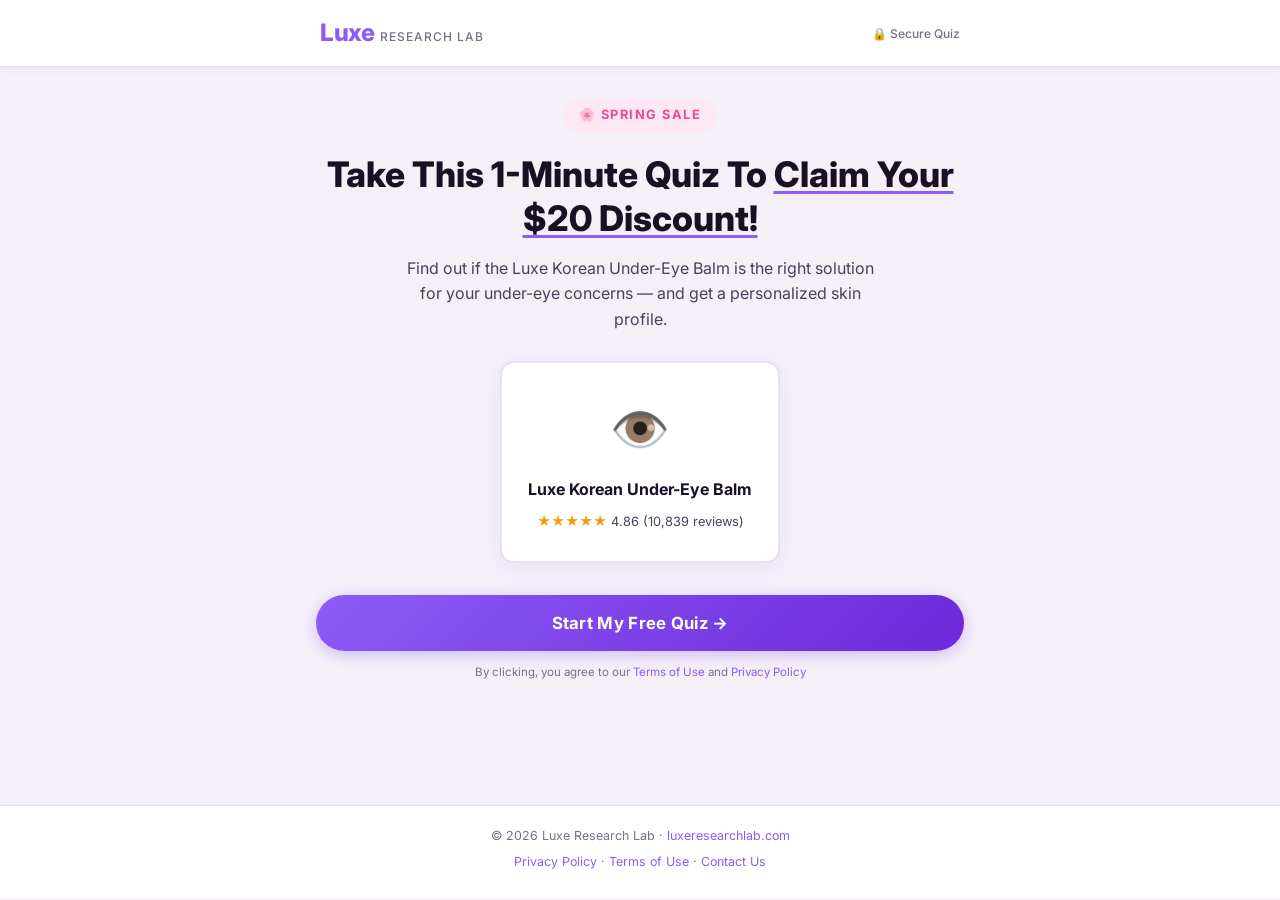
==== index.html @ 7c39bb5c "Add files via upload" ====
<!DOCTYPE html>
<html lang="en">
<head>
  <meta charset="UTF-8" />
  <meta name="viewport" content="width=device-width, initial-scale=1.0" />
  <title>Luxe | Korean Under-Eye Balm – Free Skin Quiz</title>
  <meta name="description" content="Take this 1-minute quiz to find out if the Luxe Korean Under-Eye Balm is right for you and claim your exclusive discount." />
  <link rel="preconnect" href="https://fonts.googleapis.com" />
  <link rel="preconnect" href="https://fonts.gstatic.com" crossorigin />
  <link href="https://fonts.googleapis.com/css2?family=Inter:wght@300;400;500;600;700;800&display=swap" rel="stylesheet" />
  <link rel="stylesheet" href="style.css" />
</head>
<body>

  <!-- HEADER -->
  <header class="site-header">
    <div class="header-inner">
      <div class="logo">
        <span class="logo-text">Luxe</span>
        <span class="logo-sub">Research Lab</span>
      </div>
      <div class="header-badge">🔒 Secure Quiz</div>
    </div>
  </header>

  <!-- PROGRESS BAR -->
  <div class="progress-wrap" id="progressWrap">
    <div class="progress-bar" id="progressBar"></div>
    <div class="progress-label" id="progressLabel">Question 1 of 12</div>
  </div>

  <!-- QUIZ CONTAINER -->
  <main class="quiz-container" id="quizContainer">

    <!-- ===== SCREEN 0: INTRO ===== -->
    <section class="screen active" id="screen-0">
      <div class="screen-inner intro-screen">
        <div class="promo-badge">🌸 SPRING SALE</div>
        <h1 class="headline">Take This 1-Minute Quiz To <span class="underline-accent">Claim Your $20 Discount!</span></h1>
        <p class="subheadline">Find out if the Luxe Korean Under-Eye Balm is the right solution for your under-eye concerns — and get a personalized skin profile.</p>
        <div class="product-preview">
          <div class="product-img-placeholder">
            <div class="product-icon">👁️</div>
            <p class="product-name">Luxe Korean Under-Eye Balm</p>
            <div class="stars">★★★★★ <span>4.86 (10,839 reviews)</span></div>
          </div>
        </div>
        <button class="btn-primary btn-large" onclick="startQuiz()">Start My Free Quiz →</button>
        <p class="disclaimer-small">By clicking, you agree to our <a href="#">Terms of Use</a> and <a href="#">Privacy Policy</a></p>
      </div>
    </section>

    <!-- ===== SCREEN 1: AGE ===== -->
    <section class="screen" id="screen-1">
      <div class="screen-inner">
        <div class="question-tag">Question 1 of 12</div>
        <h2 class="question-title">How old are you? 🤔</h2>
        <div class="options-list" id="q1-options">
          <label class="option-item" onclick="selectSingle(this, 'q1')">
            <span class="option-text">Over 65</span>
            <span class="option-check">✓</span>
          </label>
          <label class="option-item" onclick="selectSingle(this, 'q1')">
            <span class="option-text">55–64</span>
            <span class="option-check">✓</span>
          </label>
          <label class="option-item" onclick="selectSingle(this, 'q1')">
            <span class="option-text">45–54</span>
            <span class="option-check">✓</span>
          </label>
          <label class="option-item" onclick="selectSingle(this, 'q1')">
            <span class="option-text">35–44</span>
            <span class="option-check">✓</span>
          </label>
          <label class="option-item" onclick="selectSingle(this, 'q1')">
            <span class="option-text">Under 35</span>
            <span class="option-check">✓</span>
          </label>
        </div>
      </div>
    </section>

    <!-- ===== SCREEN 2: MAIN CONCERN ===== -->
    <section class="screen" id="screen-2">
      <div class="screen-inner">
        <div class="question-tag">Question 2 of 12</div>
        <h2 class="question-title">What is your biggest under-eye concern? 🤷</h2>
        <p class="question-sub">(Choose as many as you like)</p>
        <div class="options-list" id="q2-options">
          <label class="option-item multi" onclick="toggleMulti(this)">
            <span class="option-icon">🫧</span>
            <div class="option-content">
              <span class="option-text">Puffiness & Bags</span>
              <span class="option-desc">Swollen, puffy under-eyes in the morning</span>
            </div>
            <span class="option-check">✓</span>
          </label>
          <label class="option-item multi" onclick="toggleMulti(this)">
            <span class="option-icon">🌑</span>
            <div class="option-content">
              <span class="option-text">Dark Circles</span>
              <span class="option-desc">Shadowy, discolored skin under the eyes</span>
            </div>
            <span class="option-check">✓</span>
          </label>
          <label class="option-item multi" onclick="toggleMulti(this)">
            <span class="option-icon">〰️</span>
            <div class="option-content">
              <span class="option-text">Fine Lines & Wrinkles</span>
              <span class="option-desc">Crow's feet and crepey texture</span>
            </div>
            <span class="option-check">✓</span>
          </label>
          <label class="option-item multi" onclick="toggleMulti(this)">
            <span class="option-icon">💧</span>
            <div class="option-content">
              <span class="option-text">Dryness & Crepey Skin</span>
              <span class="option-desc">Thin, dry, papery under-eye skin</span>
            </div>
            <span class="option-check">✓</span>
          </label>
          <label class="option-item multi" onclick="toggleMulti(this)">
            <span class="option-icon">😴</span>
            <div class="option-content">
              <span class="option-text">Tired-Looking Eyes</span>
              <span class="option-desc">People always ask if you're tired</span>
            </div>
            <span class="option-check">✓</span>
          </label>
        </div>
        <button class="btn-primary btn-continue" onclick="nextScreen()">Continue →</button>
      </div>
    </section>

    <!-- ===== SCREEN 3: SEVERITY ===== -->
    <section class="screen" id="screen-3">
      <div class="screen-inner">
        <div class="question-tag">Question 3 of 12</div>
        <h2 class="question-title">How severe are your under-eye concerns? 🤷</h2>
        <p class="question-sub">(Choose as many as you like)</p>
        <div class="options-list" id="q3-options">
          <label class="option-item multi" onclick="toggleMulti(this)">
            <span class="option-text">Mild — Noticeable only up close</span>
            <span class="option-check">✓</span>
          </label>
          <label class="option-item multi" onclick="toggleMulti(this)">
            <span class="option-text">Moderate — Visible in photos & mirrors</span>
            <span class="option-check">✓</span>
          </label>
          <label class="option-item multi" onclick="toggleMulti(this)">
            <span class="option-text">Significant — Others notice & comment</span>
            <span class="option-check">✓</span>
          </label>
          <label class="option-item multi" onclick="toggleMulti(this)">
            <span class="option-text">Severe — Makes me look much older/tired</span>
            <span class="option-check">✓</span>
          </label>
        </div>
        <button class="btn-primary btn-continue" onclick="nextScreen()">Continue →</button>
      </div>
    </section>

    <!-- ===== SCREEN 4: SOCIAL PROOF INTERSTITIAL ===== -->
    <section class="screen" id="screen-4">
      <div class="screen-inner">
        <div class="interstitial-badge">💪 You're in the right place!</div>
        <h2 class="interstitial-title">Thousands of women have transformed their under-eyes with <strong>Luxe Korean Under-Eye Balm!</strong></h2>
        <div class="testimonials-stack">
          <div class="testimonial-card">
            <div class="testi-header">
              <div class="testi-avatar">M</div>
              <div>
                <strong>Margaret T., 56</strong>
                <div class="stars-small">★★★★★</div>
              </div>
            </div>
            <p>"Day 4 my husband asked what I was doing differently. By day 10 the puffiness was genuinely less visible. First eye cream that actually did something I could see with my own eyes."</p>
          </div>
          <div class="testimonial-card">
            <div class="testi-header">
              <div class="testi-avatar">D</div>
              <div>
                <strong>Diane K., 52</strong>
                <div class="stars-small">★★★★★</div>
              </div>
            </div>
            <p>"This absorbs in seconds and I could feel the difference by end of week one. My fine lines look softer. Dark circles lighter. I'm genuinely angry nobody told me about this sooner."</p>
          </div>
          <div class="testimonial-card">
            <div class="testi-header">
              <div class="testi-avatar">S</div>
              <div>
                <strong>Susan L., 47</strong>
                <div class="stars-small">★★★★★</div>
              </div>
            </div>
            <p>"Three weeks in my under-eyes look rested. Smoother. More alive. My daughter said I look like I came back from vacation. I didn't lol. Just found the right eye balm finally."</p>
          </div>
        </div>
        <button class="btn-primary btn-continue" onclick="nextScreen()">Continue My Quiz →</button>
      </div>
    </section>

    <!-- ===== SCREEN 5: SUN EXPOSURE ===== -->
    <section class="screen" id="screen-5">
      <div class="screen-inner">
        <div class="question-tag">Question 4 of 12</div>
        <h2 class="question-title">How often is your skin exposed to the sun? ☀️</h2>
        <div class="options-list" id="q5-options">
          <label class="option-item" onclick="selectSingle(this, 'q5')">
            <span class="option-text">Rarely — I stay mostly indoors</span>
            <span class="option-check">✓</span>
          </label>
          <label class="option-item" onclick="selectSingle(this, 'q5')">
            <span class="option-text">Sometimes — Occasional outdoor activities</span>
            <span class="option-check">✓</span>
          </label>
          <label class="option-item" onclick="selectSingle(this, 'q5')">
            <span class="option-text">Often — I'm outdoors most days</span>
            <span class="option-check">✓</span>
          </label>
          <label class="option-item" onclick="selectSingle(this, 'q5')">
            <span class="option-text">Daily — Extended sun exposure regularly</span>
            <span class="option-check">✓</span>
          </label>
        </div>
      </div>
    </section>

    <!-- ===== SCREEN 6: SLEEP ===== -->
    <section class="screen" id="screen-6">
      <div class="screen-inner">
        <div class="question-tag">Question 5 of 12</div>
        <h2 class="question-title">How much sleep do you usually get? 💤</h2>
        <div class="options-list" id="q6-options">
          <label class="option-item" onclick="selectSingle(this, 'q6')">
            <span class="option-text">Less than 5 hours</span>
            <span class="option-check">✓</span>
          </label>
          <label class="option-item" onclick="selectSingle(this, 'q6')">
            <span class="option-text">5–6 hours</span>
            <span class="option-check">✓</span>
          </label>
          <label class="option-item" onclick="selectSingle(this, 'q6')">
            <span class="option-text">7–8 hours</span>
            <span class="option-check">✓</span>
          </label>
          <label class="option-item" onclick="selectSingle(this, 'q6')">
            <span class="option-text">My sleep is unpredictable</span>
            <span class="option-check">✓</span>
          </label>
        </div>
      </div>
    </section>

    <!-- ===== SCREEN 7: STRESS ===== -->
    <section class="screen" id="screen-7">
      <div class="screen-inner">
        <div class="question-tag">Question 6 of 12</div>
        <h2 class="question-title">I feel the pressure of stress… 😤</h2>
        <div class="options-list" id="q7-options">
          <label class="option-item" onclick="selectSingle(this, 'q7')">
            <span class="option-text">Most days, especially at work</span>
            <span class="option-check">✓</span>
          </label>
          <label class="option-item" onclick="selectSingle(this, 'q7')">
            <span class="option-text">Mainly during busy periods</span>
            <span class="option-check">✓</span>
          </label>
          <label class="option-item" onclick="selectSingle(this, 'q7')">
            <span class="option-text">Occasionally</span>
            <span class="option-check">✓</span>
          </label>
          <label class="option-item" onclick="selectSingle(this, 'q7')">
            <span class="option-text">Rarely — I manage stress well</span>
            <span class="option-check">✓</span>
          </label>
        </div>
      </div>
    </section>

    <!-- ===== SCREEN 8: SKIN SENSITIVITY ===== -->
    <section class="screen" id="screen-8">
      <div class="screen-inner">
        <div class="question-tag">Question 7 of 12</div>
        <h2 class="question-title">Do you have sensitive skin? 🤔</h2>
        <p class="question-sub">The under-eye area is the thinnest skin on your face</p>
        <div class="options-list" id="q8-options">
          <label class="option-item" onclick="selectSingle(this, 'q8')">
            <span class="option-text">Yes — My skin reacts to most products</span>
            <span class="option-check">✓</span>
          </label>
          <label class="option-item" onclick="selectSingle(this, 'q8')">
            <span class="option-text">Sometimes — Certain ingredients irritate me</span>
            <span class="option-check">✓</span>
          </label>
          <label class="option-item" onclick="selectSingle(this, 'q8')">
            <span class="option-text">No — My skin tolerates most products</span>
            <span class="option-check">✓</span>
          </label>
        </div>
      </div>
    </section>

    <!-- ===== SCREEN 9: LOADING / PROFILE CREATION ===== -->
    <section class="screen" id="screen-9">
      <div class="screen-inner loading-screen">
        <h2 class="loading-title">Creating your eye skin profile… 🔬</h2>
        <div class="loading-steps" id="loadingSteps">
          <div class="loading-step" id="lstep-0">
            <span class="step-icon pending">○</span>
            <span>Evaluating your answers</span>
          </div>
          <div class="loading-step" id="lstep-1">
            <span class="step-icon pending">○</span>
            <span>Analyzing your under-eye condition</span>
          </div>
          <div class="loading-step" id="lstep-2">
            <span class="step-icon pending">○</span>
            <span>Determining your skin type</span>
          </div>
          <div class="loading-step" id="lstep-3">
            <span class="step-icon pending">○</span>
            <span>Building your personal profile</span>
          </div>
        </div>
        <div class="loading-bar-wrap">
          <div class="loading-bar-fill" id="loadingFill"></div>
        </div>
      </div>
    </section>

    <!-- ===== SCREEN 10: PROFILE RESULT ===== -->
    <section class="screen" id="screen-10">
      <div class="screen-inner">
        <div class="profile-badge">✅ Perfect Match for Luxe!</div>
        <h2 class="profile-title">Your Personal Under-Eye Profile</h2>
        <p class="profile-sub">Based on your age, under-eye condition, and lifestyle, you are an <strong>ideal candidate</strong> to achieve visibly brighter, smoother, and more rested-looking eyes with Luxe Korean Under-Eye Balm — with no pain or risk of side effects.</p>
        <div class="profile-metrics">
          <div class="metric-row">
            <span class="metric-label">Under-Eye Hydration</span>
            <div class="metric-bar-wrap"><div class="metric-bar low" style="width:30%"></div></div>
            <span class="metric-val low">Low</span>
          </div>
          <div class="metric-row">
            <span class="metric-label">Skin Elasticity</span>
            <div class="metric-bar-wrap"><div class="metric-bar low" style="width:25%"></div></div>
            <span class="metric-val low">Below Average</span>
          </div>
          <div class="metric-row">
            <span class="metric-label">Dark Circle Intensity</span>
            <div class="metric-bar-wrap"><div class="metric-bar high" style="width:75%"></div></div>
            <span class="metric-val high">High</span>
          </div>
        </div>
        <button class="btn-primary btn-continue" onclick="nextScreen()">See My Results →</button>
      </div>
    </section>

    <!-- ===== SCREEN 11: PREVIOUS SOLUTIONS ===== -->
    <section class="screen" id="screen-11">
      <div class="screen-inner">
        <div class="question-tag">Question 8 of 12</div>
        <h2 class="question-title">What solutions have you tried before? 💸</h2>
        <p class="question-sub">(Choose all that apply)</p>
        <div class="options-list" id="q11-options">
          <label class="option-item multi" onclick="toggleMulti(this)">
            <span class="option-text">Eye creams & serums</span>
            <span class="option-check">✓</span>
          </label>
          <label class="option-item multi" onclick="toggleMulti(this)">
            <span class="option-text">Retinol products</span>
            <span class="option-check">✓</span>
          </label>
          <label class="option-item multi" onclick="toggleMulti(this)">
            <span class="option-text">Vitamin C serums</span>
            <span class="option-check">✓</span>
          </label>
          <label class="option-item multi" onclick="toggleMulti(this)">
            <span class="option-text">Luxury department store brands</span>
            <span class="option-check">✓</span>
          </label>
          <label class="option-item multi" onclick="toggleMulti(this)">
            <span class="option-text">Concealer / makeup coverage</span>
            <span class="option-check">✓</span>
          </label>
          <label class="option-item multi" onclick="toggleMulti(this)">
            <span class="option-text">Nothing — I haven't found anything that works</span>
            <span class="option-check">✓</span>
          </label>
        </div>
        <button class="btn-primary btn-continue" onclick="nextScreen()">Continue →</button>
      </div>
    </section>

    <!-- ===== SCREEN 12: EXPERIENCE WITH PRODUCTS ===== -->
    <section class="screen" id="screen-12">
      <div class="screen-inner">
        <div class="question-tag">Question 9 of 12</div>
        <h2 class="question-title">What was your experience with these products? 😔</h2>
        <p class="question-sub">(Choose all that apply)</p>
        <div class="options-list" id="q12-options">
          <label class="option-item multi" onclick="toggleMulti(this)">
            <div class="option-content">
              <span class="option-text">Amazing</span>
              <span class="option-desc">Great results exactly as promised</span>
            </div>
            <span class="option-check">✓</span>
          </label>
          <label class="option-item multi" onclick="toggleMulti(this)">
            <div class="option-content">
              <span class="option-text">Saw some improvement</span>
              <span class="option-desc">Helped with hydration but not puffiness or dark circles</span>
            </div>
            <span class="option-check">✓</span>
          </label>
          <label class="option-item multi" onclick="toggleMulti(this)">
            <div class="option-content">
              <span class="option-text">Disappointing</span>
              <span class="option-desc">Spent a lot but saw minimal results</span>
            </div>
            <span class="option-check">✓</span>
          </label>
          <label class="option-item multi" onclick="toggleMulti(this)">
            <div class="option-content">
              <span class="option-text">Complete waste of money</span>
              <span class="option-desc">Saw zero improvement</span>
            </div>
            <span class="option-check">✓</span>
          </label>
          <label class="option-item multi" onclick="toggleMulti(this)">
            <div class="option-content">
              <span class="option-text">Irritated or damaged my skin</span>
              <span class="option-desc">Caused redness, stinging, or puffiness</span>
            </div>
            <span class="option-check">✓</span>
          </label>
        </div>
        <div class="insight-box">
          💡 <strong>If you want truly rested, younger-looking eyes</strong> you need ingredients that actually absorb into the thin under-eye skin — not sit on top of it.
        </div>
        <button class="btn-primary btn-continue" onclick="nextScreen()">Continue →</button>
      </div>
    </section>

    <!-- ===== SCREEN 13: SKINCARE ROUTINE ===== -->
    <section class="screen" id="screen-13">
      <div class="screen-inner">
        <div class="question-tag">Question 10 of 12</div>
        <h2 class="question-title">What does your current skincare routine look like? 🧴</h2>
        <div class="options-list" id="q13-options">
          <label class="option-item" onclick="selectSingle(this, 'q13')">
            <div class="option-content">
              <span class="option-text">Minimal routine</span>
              <span class="option-desc">Just cleanser and moisturizer (or less)</span>
            </div>
            <span class="option-check">✓</span>
          </label>
          <label class="option-item" onclick="selectSingle(this, 'q13')">
            <div class="option-content">
              <span class="option-text">Basic routine</span>
              <span class="option-desc">Cleanser, moisturizer, and SPF</span>
            </div>
            <span class="option-check">✓</span>
          </label>
          <label class="option-item" onclick="selectSingle(this, 'q13')">
            <div class="option-content">
              <span class="option-text">Moderate routine</span>
              <span class="option-desc">Multiple products (serums, eye cream, etc.)</span>
            </div>
            <span class="option-check">✓</span>
          </label>
          <label class="option-item" onclick="selectSingle(this, 'q13')">
            <div class="option-content">
              <span class="option-text">Extensive routine</span>
              <span class="option-desc">5+ products with active ingredients</span>
            </div>
            <span class="option-check">✓</span>
          </label>
        </div>
      </div>
    </section>

    <!-- ===== SCREEN 14: EMOTIONAL QUESTION ===== -->
    <section class="screen" id="screen-14">
      <div class="screen-inner">
        <div class="question-tag">Question 11 of 12</div>
        <h2 class="question-title">Have you ever felt like your under-eyes make you look older than you feel inside? 🤔</h2>
        <div class="options-list" id="q14-options">
          <label class="option-item" onclick="selectSingle(this, 'q14')">
            <span class="option-text">Yes — Every time I look in the mirror</span>
            <span class="option-check">✓</span>
          </label>
          <label class="option-item" onclick="selectSingle(this, 'q14')">
            <span class="option-text">Sometimes — Especially in photos</span>
            <span class="option-check">✓</span>
          </label>
          <label class="option-item" onclick="selectSingle(this, 'q14')">
            <span class="option-text">Occasionally — On bad days</span>
            <span class="option-check">✓</span>
          </label>
          <label class="option-item" onclick="selectSingle(this, 'q14')">
            <span class="option-text">Not really — I'm comfortable with my skin</span>
            <span class="option-check">✓</span>
          </label>
        </div>
      </div>
    </section>

    <!-- ===== SCREEN 15: EVENT ===== -->
    <section class="screen" id="screen-15">
      <div class="screen-inner">
        <div class="question-tag">Question 12 of 12</div>
        <h2 class="question-title">Do you have an important event coming up? 📅</h2>
        <p class="question-sub">Having something to look forward to can be a great motivator for reaching your goal</p>
        <div class="options-list" id="q15-options">
          <label class="option-item" onclick="selectSingle(this, 'q15')">
            <span class="option-text">Wedding or special celebration</span>
            <span class="option-check">✓</span>
          </label>
          <label class="option-item" onclick="selectSingle(this, 'q15')">
            <span class="option-text">Vacation or travel</span>
            <span class="option-check">✓</span>
          </label>
          <label class="option-item" onclick="selectSingle(this, 'q15')">
            <span class="option-text">Family reunion or photos</span>
            <span class="option-check">✓</span>
          </label>
          <label class="option-item" onclick="selectSingle(this, 'q15')">
            <span class="option-text">Just want to feel confident daily</span>
            <span class="option-check">✓</span>
          </label>
        </div>
      </div>
    </section>

    <!-- ===== SCREEN 16: CALCULATING ===== -->
    <section class="screen" id="screen-16">
      <div class="screen-inner loading-screen">
        <h2 class="loading-title">Calculating your possible eye transformation… ✨</h2>
        <div class="loading-bar-wrap">
          <div class="loading-bar-fill" id="loadingFill2"></div>
        </div>
        <p class="loading-sub">Analyzing your unique under-eye profile…</p>
      </div>
    </section>

    <!-- ===== SCREEN 17: RESULTS ===== -->
    <section class="screen" id="screen-17">
      <div class="screen-inner results-screen">
        <div class="results-header">
          <div class="results-badge">Based on your answers:</div>
          <h2 class="results-title">You Are Just <span class="highlight">3 Weeks Away</span> From Brighter, Rested-Looking Eyes!</h2>
          <p class="results-sub">Here's what you can expect:</p>
        </div>

        <div class="transformation-grid">
          <div class="transform-col before">
            <div class="transform-label">RIGHT NOW</div>
            <div class="transform-item bad">
              <span class="t-icon">🫧</span>
              <span>Puffiness & Bags</span>
              <span class="t-level">Visible</span>
            </div>
            <div class="transform-item bad">
              <span class="t-icon">🌑</span>
              <span>Dark Circles</span>
              <span class="t-level">Moderate–High</span>
            </div>
            <div class="transform-item bad">
              <span class="t-icon">〰️</span>
              <span>Fine Lines</span>
              <span class="t-level">Present</span>
            </div>
            <div class="transform-item bad">
              <span class="t-icon">💧</span>
              <span>Hydration</span>
              <span class="t-level">Below Average</span>
            </div>
          </div>
          <div class="transform-arrow">→</div>
          <div class="transform-col after">
            <div class="transform-label">AFTER LUXE</div>
            <div class="transform-item good">
              <span class="t-icon">✅</span>
              <span>Puffiness & Bags</span>
              <span class="t-level">Visibly Reduced</span>
            </div>
            <div class="transform-item good">
              <span class="t-icon">✅</span>
              <span>Dark Circles</span>
              <span class="t-level">Visibly Lighter</span>
            </div>
            <div class="transform-item good">
              <span class="t-icon">✅</span>
              <span>Fine Lines</span>
              <span class="t-level">Smoothed</span>
            </div>
            <div class="transform-item good">
              <span class="t-icon">✅</span>
              <span>Hydration</span>
              <span class="t-level">Deeply Restored</span>
            </div>
          </div>
        </div>

        <div class="results-checkmarks">
          <div class="result-check">✅ First visible results within just <strong>1 week</strong> of daily use.</div>
          <div class="result-check">✅ Visibly reduced puffiness and dark circles by <strong id="targetDate"></strong></div>
          <div class="result-check">✅ No fragrance, no alcohol, no harsh actives — <strong>safe for sensitive skin</strong></div>
        </div>

        <div class="how-to-use">
          <h3>You Can Use Luxe In Just 2 Minutes From Home</h3>
          <p>You don't need a complicated 10-step routine. Just apply a small dab of Luxe Korean Under-Eye Balm morning and night — and let it work its magic.</p>
          <div class="steps-row">
            <div class="step-item">
              <div class="step-num">1</div>
              <p>Cleanse your face</p>
            </div>
            <div class="step-item">
              <div class="step-num">2</div>
              <p>Apply a small dab under each eye</p>
            </div>
            <div class="step-item">
              <div class="step-num">3</div>
              <p>Let it absorb in seconds</p>
            </div>
            <div class="step-item">
              <div class="step-num">4</div>
              <p>Apply makeup or go bare — it works either way</p>
            </div>
          </div>
        </div>

        <button class="btn-primary btn-large btn-cta" onclick="nextScreen()">Claim My Discount Now →</button>
      </div>
    </section>

    <!-- ===== SCREEN 18: FINAL CTA / OFFER ===== -->
    <section class="screen" id="screen-18">
      <div class="screen-inner offer-screen">
        <div class="offer-urgency">⏰ Applying your one-time discount…</div>
        <h2 class="offer-title">Congratulations! 🎉 Your Personalized Offer is Ready</h2>

        <div class="offer-card">
          <div class="offer-product">
            <div class="offer-product-icon">👁️</div>
            <div class="offer-product-info">
              <h3>Luxe Korean Under-Eye Balm</h3>
              <p>Korea Formulated for +45 Skin</p>
              <div class="stars">★★★★★ <span>4.86 (10,839 reviews)</span></div>
            </div>
          </div>

          <div class="offer-pricing">
            <div class="price-original">Regular Price: <s>$39.95</s></div>
            <div class="price-discount">Your Quiz Price: <strong>$34.99</strong></div>
            <div class="price-save">You Save: $4.96 + FREE Shipping</div>
          </div>

          <div class="offer-guarantees">
            <div class="guarantee-item">🛡️ <strong>30-Day Money-Back Guarantee</strong> — Full refund if you don't see results</div>
            <div class="guarantee-item">🚚 <strong>Free Shipping</strong> — Ships today</div>
            <div class="guarantee-item">✅ <strong>100% Dermatologist Approved</strong></div>
          </div>

          <a href="https://luxeresearchlab.com/products/luxe-korean-under-eye-balm" class="btn-primary btn-large btn-offer" target="_blank">
            🛒 Claim My Discount — $34.99
          </a>

          <p class="offer-disclaimer">Secure checkout. 256-bit SSL encryption. You can cancel anytime.</p>
        </div>

        <div class="ingredients-section">
          <h3>Why Luxe Works When Others Don't</h3>
          <p class="ingredients-intro">Five targeted ingredients. Each one does one specific job for your under-eye skin:</p>
          <div class="ingredients-grid">
            <div class="ingredient-item">
              <strong>Sodium Hyaluronate</strong>
              <p>Pulls moisture deep into skin. Plumps dry, crepey under-eyes.</p>
            </div>
            <div class="ingredient-item">
              <strong>Adenosine</strong>
              <p>Smooths fine lines. Firms skin that's lost its bounce.</p>
            </div>
            <div class="ingredient-item">
              <strong>Argan Oil</strong>
              <p>Softens and nourishes. Absorbs fast. No greasy residue.</p>
            </div>
            <div class="ingredient-item">
              <strong>Vitamin E</strong>
              <p>Protects your skin from daily damage your eyes always show.</p>
            </div>
            <div class="ingredient-item">
              <strong>Bisabolol</strong>
              <p>Calms redness and irritation on contact. Made for sensitive skin.</p>
            </div>
          </div>
        </div>

        <div class="final-testimonials">
          <h3>Women Who Stopped Settling For "Good Enough"</h3>
          <div class="testimonials-row">
            <div class="testimonial-card">
              <div class="testi-header">
                <div class="testi-avatar">L</div>
                <div>
                  <strong>Linda R., 51</strong>
                  <div class="stars-small">★★★★★</div>
                </div>
              </div>
              <p>"Two weeks into using this I skipped concealer one morning just to test it. My coworker said I looked good. No concealer. First time in years honestly."</p>
            </div>
            <div class="testimonial-card">
              <div class="testi-header">
                <div class="testi-avatar">C</div>
                <div>
                  <strong>Carol A., 63</strong>
                  <div class="stars-small">★★★★★</div>
                </div>
              </div>
              <p>"The dark circles are visibly lighter. Yesterday I caught myself actually looking in the mirror. Not glancing. Looking. That alone was worth every penny."</p>
            </div>
            <div class="testimonial-card">
              <div class="testi-header">
                <div class="testi-avatar">B</div>
                <div>
                  <strong>Barbara M., 43</strong>
                  <div class="stars-small">★★★★★</div>
                </div>
              </div>
              <p>"Last Sunday my daughter grabbed my phone and took a selfie of us. I looked at it and didn't delete it. That hasn't happened in a long time. Three weeks using this."</p>
            </div>
          </div>
        </div>

        <div class="final-cta-wrap">
          <a href="https://luxeresearchlab.com/products/luxe-korean-under-eye-balm" class="btn-primary btn-large btn-offer" target="_blank">
            🛒 Get Luxe Korean Under-Eye Balm — $34.99
          </a>
          <p class="final-guarantee">🛡️ 30-Day Full Refund Guarantee · Free Shipping · Ships Today</p>
        </div>
      </div>
    </section>

  </main>

  <!-- FOOTER -->
  <footer class="site-footer">
    <div class="footer-inner">
      <p>© 2026 Luxe Research Lab · <a href="https://luxeresearchlab.com">luxeresearchlab.com</a></p>
      <p><a href="#">Privacy Policy</a> · <a href="#">Terms of Use</a> · <a href="#">Contact Us</a></p>
    </div>
  </footer>

  <script src="quiz.js"></script>
</body>
</html>
---- style.css ----
/* ============================================================
   LUXE KOREAN UNDER-EYE BALM — QUIZ FUNNEL STYLES
   Inspired by Seranova Beauty quiz structure
   ============================================================ */

/* ---------- RESET & BASE ---------- */
*, *::before, *::after { box-sizing: border-box; margin: 0; padding: 0; }

:root {
  --bg:          #f5f0f8;
  --white:       #ffffff;
  --card:        #faf8fc;
  --border:      #e8e0f0;
  --text-dark:   #1a1025;
  --text-mid:    #4a3f5c;
  --text-light:  #7a6e8a;
  --accent:      #8b5cf6;       /* Purple — Luxe brand */
  --accent-dark: #6d28d9;
  --accent-light:#ede9fe;
  --pink:        #ec4899;
  --pink-light:  #fce7f3;
  --green:       #10b981;
  --green-light: #d1fae5;
  --red:         #ef4444;
  --red-light:   #fee2e2;
  --gold:        #f59e0b;
  --radius:      14px;
  --radius-sm:   8px;
  --shadow:      0 4px 24px rgba(139,92,246,0.10);
  --shadow-card: 0 2px 12px rgba(0,0,0,0.07);
  --transition:  0.22s ease;
  --font:        'Inter', -apple-system, BlinkMacSystemFont, 'Segoe UI', sans-serif;
}

html { scroll-behavior: smooth; }

body {
  font-family: var(--font);
  background-color: var(--bg);
  color: var(--text-dark);
  min-height: 100vh;
  font-size: 16px;
  line-height: 1.6;
  -webkit-font-smoothing: antialiased;
}

a { color: var(--accent); text-decoration: none; }
a:hover { text-decoration: underline; }

/* ---------- HEADER ---------- */
.site-header {
  background: var(--white);
  border-bottom: 1px solid var(--border);
  position: sticky;
  top: 0;
  z-index: 100;
  box-shadow: 0 2px 8px rgba(0,0,0,0.06);
}
.header-inner {
  max-width: 680px;
  margin: 0 auto;
  padding: 14px 20px;
  display: flex;
  align-items: center;
  justify-content: space-between;
}
.logo { display: flex; align-items: baseline; gap: 6px; }
.logo-text {
  font-size: 1.5rem;
  font-weight: 800;
  color: var(--accent);
  letter-spacing: -0.5px;
}
.logo-sub {
  font-size: 0.75rem;
  font-weight: 500;
  color: var(--text-light);
  text-transform: uppercase;
  letter-spacing: 1px;
}
.header-badge {
  font-size: 0.75rem;
  color: var(--text-light);
  font-weight: 500;
}

/* ---------- PROGRESS BAR ---------- */
.progress-wrap {
  background: var(--white);
  border-bottom: 1px solid var(--border);
  padding: 10px 20px 8px;
  display: none;
}
.progress-wrap.visible { display: block; }
.progress-bar {
  height: 6px;
  background: var(--border);
  border-radius: 99px;
  overflow: hidden;
  margin-bottom: 6px;
}
.progress-bar::after {
  content: '';
  display: block;
  height: 100%;
  background: linear-gradient(90deg, var(--accent), var(--pink));
  border-radius: 99px;
  width: var(--progress, 0%);
  transition: width 0.4s ease;
}
.progress-label {
  font-size: 0.72rem;
  color: var(--text-light);
  text-align: center;
  font-weight: 500;
}

/* ---------- QUIZ CONTAINER ---------- */
.quiz-container {
  max-width: 680px;
  margin: 0 auto;
  padding: 0 16px 60px;
}

/* ---------- SCREENS ---------- */
.screen { display: none; }
.screen.active { display: block; animation: fadeIn 0.3s ease; }

@keyframes fadeIn {
  from { opacity: 0; transform: translateY(12px); }
  to   { opacity: 1; transform: translateY(0); }
}

.screen-inner {
  padding: 32px 0 24px;
}

/* ---------- INTRO SCREEN ---------- */
.intro-screen { text-align: center; }

.promo-badge {
  display: inline-block;
  background: var(--pink-light);
  color: var(--pink);
  font-weight: 700;
  font-size: 0.8rem;
  letter-spacing: 1.5px;
  text-transform: uppercase;
  padding: 6px 16px;
  border-radius: 99px;
  margin-bottom: 20px;
}

.headline {
  font-size: clamp(1.6rem, 5vw, 2.2rem);
  font-weight: 800;
  line-height: 1.25;
  color: var(--text-dark);
  margin-bottom: 16px;
}
.underline-accent {
  text-decoration: underline;
  text-decoration-color: var(--accent);
  text-underline-offset: 4px;
}

.subheadline {
  font-size: 1rem;
  color: var(--text-mid);
  max-width: 480px;
  margin: 0 auto 28px;
  line-height: 1.6;
}

.product-preview {
  margin: 0 auto 32px;
  max-width: 280px;
}
.product-img-placeholder {
  background: var(--white);
  border: 2px solid var(--border);
  border-radius: var(--radius);
  padding: 28px 20px;
  box-shadow: var(--shadow);
}
.product-icon { font-size: 3rem; margin-bottom: 10px; }
.product-name {
  font-weight: 700;
  font-size: 1rem;
  color: var(--text-dark);
  margin-bottom: 8px;
}
.stars {
  color: var(--gold);
  font-size: 0.85rem;
}
.stars span { color: var(--text-mid); font-size: 0.8rem; }

.disclaimer-small {
  font-size: 0.72rem;
  color: var(--text-light);
  margin-top: 12px;
}

/* ---------- QUESTION SCREENS ---------- */
.question-tag {
  font-size: 0.72rem;
  font-weight: 600;
  color: var(--accent);
  text-transform: uppercase;
  letter-spacing: 1px;
  margin-bottom: 12px;
}
.question-title {
  font-size: clamp(1.2rem, 4vw, 1.55rem);
  font-weight: 700;
  line-height: 1.3;
  color: var(--text-dark);
  margin-bottom: 8px;
}
.question-sub {
  font-size: 0.85rem;
  color: var(--text-light);
  margin-bottom: 20px;
}

/* ---------- OPTIONS ---------- */
.options-list {
  display: flex;
  flex-direction: column;
  gap: 10px;
  margin-bottom: 24px;
}

.option-item {
  display: flex;
  align-items: center;
  gap: 14px;
  background: var(--white);
  border: 2px solid var(--border);
  border-radius: var(--radius);
  padding: 16px 18px;
  cursor: pointer;
  transition: all var(--transition);
  user-select: none;
  position: relative;
}
.option-item:hover {
  border-color: var(--accent);
  background: var(--accent-light);
  transform: translateY(-1px);
  box-shadow: var(--shadow-card);
}
.option-item.selected {
  border-color: var(--accent);
  background: var(--accent-light);
  box-shadow: 0 0 0 3px rgba(139,92,246,0.15);
}
.option-item.selected .option-check {
  background: var(--accent);
  color: white;
  border-color: var(--accent);
}

.option-icon { font-size: 1.3rem; flex-shrink: 0; }

.option-content { flex: 1; }
.option-text {
  font-weight: 600;
  font-size: 0.95rem;
  color: var(--text-dark);
  display: block;
}
.option-desc {
  font-size: 0.78rem;
  color: var(--text-light);
  display: block;
  margin-top: 2px;
}

.option-check {
  width: 24px;
  height: 24px;
  border-radius: 50%;
  border: 2px solid var(--border);
  display: flex;
  align-items: center;
  justify-content: center;
  font-size: 0.7rem;
  font-weight: 700;
  color: transparent;
  flex-shrink: 0;
  transition: all var(--transition);
  margin-left: auto;
}

/* ---------- BUTTONS ---------- */
.btn-primary {
  display: block;
  width: 100%;
  background: linear-gradient(135deg, var(--accent), var(--accent-dark));
  color: white;
  font-family: var(--font);
  font-size: 1rem;
  font-weight: 700;
  padding: 16px 24px;
  border: none;
  border-radius: 99px;
  cursor: pointer;
  text-align: center;
  transition: all var(--transition);
  box-shadow: 0 4px 16px rgba(139,92,246,0.35);
  letter-spacing: 0.3px;
}
.btn-primary:hover {
  transform: translateY(-2px);
  box-shadow: 0 8px 24px rgba(139,92,246,0.45);
  text-decoration: none;
  color: white;
}
.btn-primary:active { transform: translateY(0); }

.btn-large { font-size: 1.05rem; padding: 18px 28px; }
.btn-continue { margin-top: 8px; }
.btn-cta {
  background: linear-gradient(135deg, var(--pink), #be185d);
  box-shadow: 0 4px 16px rgba(236,72,153,0.35);
  font-size: 1.1rem;
}
.btn-cta:hover { box-shadow: 0 8px 24px rgba(236,72,153,0.45); }
.btn-offer {
  background: linear-gradient(135deg, #10b981, #059669);
  box-shadow: 0 4px 16px rgba(16,185,129,0.35);
  font-size: 1.05rem;
}
.btn-offer:hover { box-shadow: 0 8px 24px rgba(16,185,129,0.45); }

/* ---------- INTERSTITIAL ---------- */
.interstitial-badge {
  display: inline-block;
  background: var(--green-light);
  color: var(--green);
  font-weight: 700;
  font-size: 0.9rem;
  padding: 8px 20px;
  border-radius: 99px;
  margin-bottom: 20px;
}
.interstitial-title {
  font-size: clamp(1.2rem, 4vw, 1.5rem);
  font-weight: 700;
  line-height: 1.35;
  margin-bottom: 28px;
  color: var(--text-dark);
}

/* ---------- TESTIMONIALS ---------- */
.testimonials-stack {
  display: flex;
  flex-direction: column;
  gap: 14px;
  margin-bottom: 28px;
}
.testimonials-row {
  display: flex;
  flex-direction: column;
  gap: 14px;
  margin-bottom: 32px;
}
@media (min-width: 600px) {
  .testimonials-row { flex-direction: row; }
  .testimonials-row .testimonial-card { flex: 1; }
}

.testimonial-card {
  background: var(--white);
  border: 1px solid var(--border);
  border-radius: var(--radius);
  padding: 18px;
  box-shadow: var(--shadow-card);
}
.testi-header {
  display: flex;
  align-items: center;
  gap: 12px;
  margin-bottom: 10px;
}
.testi-avatar {
  width: 38px;
  height: 38px;
  border-radius: 50%;
  background: linear-gradient(135deg, var(--accent), var(--pink));
  color: white;
  font-weight: 700;
  font-size: 1rem;
  display: flex;
  align-items: center;
  justify-content: center;
  flex-shrink: 0;
}
.testi-header strong { font-size: 0.9rem; color: var(--text-dark); }
.stars-small { color: var(--gold); font-size: 0.75rem; }
.testimonial-card p {
  font-size: 0.85rem;
  color: var(--text-mid);
  line-height: 1.55;
  font-style: italic;
}

/* ---------- LOADING SCREEN ---------- */
.loading-screen { text-align: center; padding-top: 48px; }
.loading-title {
  font-size: 1.3rem;
  font-weight: 700;
  margin-bottom: 36px;
  color: var(--text-dark);
}
.loading-steps {
  display: flex;
  flex-direction: column;
  gap: 16px;
  max-width: 340px;
  margin: 0 auto 32px;
  text-align: left;
}
.loading-step {
  display: flex;
  align-items: center;
  gap: 14px;
  font-size: 0.95rem;
  color: var(--text-mid);
  font-weight: 500;
}
.step-icon {
  width: 26px;
  height: 26px;
  border-radius: 50%;
  border: 2px solid var(--border);
  display: flex;
  align-items: center;
  justify-content: center;
  font-size: 0.75rem;
  flex-shrink: 0;
  transition: all 0.3s;
}
.step-icon.done {
  background: var(--green);
  border-color: var(--green);
  color: white;
  content: '✓';
}
.step-icon.active {
  border-color: var(--accent);
  color: var(--accent);
  animation: pulse 1s infinite;
}
@keyframes pulse {
  0%, 100% { transform: scale(1); }
  50% { transform: scale(1.1); }
}
.loading-bar-wrap {
  height: 8px;
  background: var(--border);
  border-radius: 99px;
  overflow: hidden;
  max-width: 340px;
  margin: 0 auto;
}
.loading-bar-fill {
  height: 100%;
  background: linear-gradient(90deg, var(--accent), var(--pink));
  border-radius: 99px;
  width: 0%;
  transition: width 0.3s ease;
}
.loading-sub {
  font-size: 0.85rem;
  color: var(--text-light);
  margin-top: 14px;
}

/* ---------- PROFILE SCREEN ---------- */
.profile-badge {
  display: inline-block;
  background: var(--green-light);
  color: var(--green);
  font-weight: 700;
  font-size: 0.9rem;
  padding: 8px 20px;
  border-radius: 99px;
  margin-bottom: 16px;
}
.profile-title {
  font-size: 1.4rem;
  font-weight: 800;
  margin-bottom: 12px;
}
.profile-sub {
  font-size: 0.9rem;
  color: var(--text-mid);
  margin-bottom: 28px;
  line-height: 1.6;
}
.profile-metrics {
  background: var(--white);
  border: 1px solid var(--border);
  border-radius: var(--radius);
  padding: 20px;
  margin-bottom: 28px;
  box-shadow: var(--shadow-card);
}
.metric-row {
  display: flex;
  align-items: center;
  gap: 12px;
  margin-bottom: 14px;
}
.metric-row:last-child { margin-bottom: 0; }
.metric-label {
  font-size: 0.82rem;
  font-weight: 600;
  color: var(--text-mid);
  width: 140px;
  flex-shrink: 0;
}
.metric-bar-wrap {
  flex: 1;
  height: 8px;
  background: var(--border);
  border-radius: 99px;
  overflow: hidden;
}
.metric-bar {
  height: 100%;
  border-radius: 99px;
  transition: width 1s ease;
}
.metric-bar.low { background: var(--red); }
.metric-bar.high { background: var(--gold); }
.metric-val {
  font-size: 0.78rem;
  font-weight: 700;
  width: 90px;
  text-align: right;
  flex-shrink: 0;
}
.metric-val.low { color: var(--red); }
.metric-val.high { color: var(--gold); }

/* ---------- INSIGHT BOX ---------- */
.insight-box {
  background: var(--accent-light);
  border: 1px solid rgba(139,92,246,0.25);
  border-radius: var(--radius-sm);
  padding: 14px 16px;
  font-size: 0.85rem;
  color: var(--text-mid);
  line-height: 1.55;
  margin-bottom: 20px;
}

/* ---------- RESULTS SCREEN ---------- */
.results-screen { padding-top: 24px; }
.results-header { text-align: center; margin-bottom: 32px; }
.results-badge {
  font-size: 0.78rem;
  font-weight: 600;
  color: var(--text-light);
  text-transform: uppercase;
  letter-spacing: 1px;
  margin-bottom: 10px;
}
.results-title {
  font-size: clamp(1.3rem, 4vw, 1.7rem);
  font-weight: 800;
  line-height: 1.3;
  margin-bottom: 8px;
}
.highlight { color: var(--accent); }
.results-sub {
  font-size: 0.9rem;
  color: var(--text-light);
}

.transformation-grid {
  display: flex;
  align-items: flex-start;
  gap: 12px;
  margin-bottom: 28px;
  background: var(--white);
  border: 1px solid var(--border);
  border-radius: var(--radius);
  padding: 20px;
  box-shadow: var(--shadow-card);
}
.transform-col { flex: 1; }
.transform-arrow {
  font-size: 1.5rem;
  color: var(--accent);
  align-self: center;
  flex-shrink: 0;
}
.transform-label {
  font-size: 0.7rem;
  font-weight: 700;
  letter-spacing: 1px;
  text-transform: uppercase;
  color: var(--text-light);
  margin-bottom: 12px;
}
.transform-item {
  display: flex;
  flex-direction: column;
  gap: 2px;
  padding: 8px 10px;
  border-radius: var(--radius-sm);
  margin-bottom: 8px;
  font-size: 0.82rem;
}
.transform-item .t-icon { font-size: 1rem; }
.transform-item span:nth-child(2) { font-weight: 600; color: var(--text-dark); }
.t-level { font-size: 0.75rem; font-weight: 700; }
.transform-item.bad { background: var(--red-light); }
.transform-item.bad .t-level { color: var(--red); }
.transform-item.good { background: var(--green-light); }
.transform-item.good .t-level { color: var(--green); }

.results-checkmarks {
  display: flex;
  flex-direction: column;
  gap: 10px;
  margin-bottom: 32px;
}
.result-check {
  font-size: 0.9rem;
  color: var(--text-mid);
  padding: 10px 14px;
  background: var(--green-light);
  border-radius: var(--radius-sm);
  line-height: 1.5;
}

.how-to-use {
  background: var(--white);
  border: 1px solid var(--border);
  border-radius: var(--radius);
  padding: 24px;
  margin-bottom: 32px;
  box-shadow: var(--shadow-card);
}
.how-to-use h3 {
  font-size: 1.05rem;
  font-weight: 700;
  margin-bottom: 8px;
  color: var(--text-dark);
}
.how-to-use p {
  font-size: 0.85rem;
  color: var(--text-mid);
  margin-bottom: 20px;
}
.steps-row {
  display: grid;
  grid-template-columns: repeat(2, 1fr);
  gap: 12px;
}
@media (min-width: 480px) {
  .steps-row { grid-template-columns: repeat(4, 1fr); }
}
.step-item { text-align: center; }
.step-num {
  width: 36px;
  height: 36px;
  border-radius: 50%;
  background: linear-gradient(135deg, var(--accent), var(--pink));
  color: white;
  font-weight: 700;
  font-size: 1rem;
  display: flex;
  align-items: center;
  justify-content: center;
  margin: 0 auto 8px;
}
.step-item p { font-size: 0.78rem; color: var(--text-mid); line-height: 1.4; }

/* ---------- OFFER SCREEN ---------- */
.offer-screen { padding-top: 24px; }
.offer-urgency {
  text-align: center;
  font-size: 0.82rem;
  color: var(--text-light);
  margin-bottom: 16px;
  font-style: italic;
}
.offer-title {
  font-size: clamp(1.3rem, 4vw, 1.7rem);
  font-weight: 800;
  text-align: center;
  margin-bottom: 28px;
  line-height: 1.3;
}
.offer-card {
  background: var(--white);
  border: 2px solid var(--accent);
  border-radius: var(--radius);
  padding: 24px;
  margin-bottom: 40px;
  box-shadow: var(--shadow);
}
.offer-product {
  display: flex;
  align-items: center;
  gap: 16px;
  margin-bottom: 20px;
  padding-bottom: 20px;
  border-bottom: 1px solid var(--border);
}
.offer-product-icon { font-size: 2.5rem; }
.offer-product-info h3 {
  font-size: 1.05rem;
  font-weight: 700;
  margin-bottom: 4px;
}
.offer-product-info p {
  font-size: 0.78rem;
  color: var(--text-light);
  margin-bottom: 4px;
}
.offer-pricing {
  margin-bottom: 20px;
  padding-bottom: 20px;
  border-bottom: 1px solid var(--border);
}
.price-original {
  font-size: 0.85rem;
  color: var(--text-light);
  margin-bottom: 4px;
}
.price-original s { color: var(--red); }
.price-discount {
  font-size: 1.3rem;
  font-weight: 800;
  color: var(--text-dark);
  margin-bottom: 4px;
}
.price-discount strong { color: var(--green); }
.price-save {
  font-size: 0.85rem;
  font-weight: 600;
  color: var(--green);
}
.offer-guarantees {
  display: flex;
  flex-direction: column;
  gap: 10px;
  margin-bottom: 24px;
}
.guarantee-item {
  font-size: 0.85rem;
  color: var(--text-mid);
  line-height: 1.5;
}
.offer-disclaimer {
  text-align: center;
  font-size: 0.72rem;
  color: var(--text-light);
  margin-top: 12px;
}

/* ---------- INGREDIENTS ---------- */
.ingredients-section {
  margin-bottom: 40px;
}
.ingredients-section h3 {
  font-size: 1.2rem;
  font-weight: 700;
  margin-bottom: 8px;
  text-align: center;
}
.ingredients-intro {
  font-size: 0.88rem;
  color: var(--text-mid);
  text-align: center;
  margin-bottom: 20px;
}
.ingredients-grid {
  display: grid;
  grid-template-columns: 1fr;
  gap: 12px;
}
@media (min-width: 480px) {
  .ingredients-grid { grid-template-columns: repeat(2, 1fr); }
}
.ingredient-item {
  background: var(--white);
  border: 1px solid var(--border);
  border-radius: var(--radius-sm);
  padding: 14px 16px;
  box-shadow: var(--shadow-card);
}
.ingredient-item strong {
  display: block;
  font-size: 0.88rem;
  color: var(--accent);
  margin-bottom: 4px;
}
.ingredient-item p {
  font-size: 0.8rem;
  color: var(--text-mid);
  line-height: 1.5;
}

/* ---------- FINAL CTA ---------- */
.final-cta-wrap { text-align: center; }
.final-guarantee {
  font-size: 0.8rem;
  color: var(--text-light);
  margin-top: 12px;
  text-align: center;
}

/* ---------- FOOTER ---------- */
.site-footer {
  background: var(--white);
  border-top: 1px solid var(--border);
  padding: 20px;
  margin-top: 40px;
}
.footer-inner {
  max-width: 680px;
  margin: 0 auto;
  text-align: center;
}
.footer-inner p {
  font-size: 0.78rem;
  color: var(--text-light);
  margin-bottom: 6px;
}

/* ---------- RESPONSIVE ---------- */
@media (max-width: 480px) {
  .transformation-grid { flex-direction: column; }
  .transform-arrow { align-self: center; transform: rotate(90deg); }
  .option-item { padding: 14px 14px; }
}
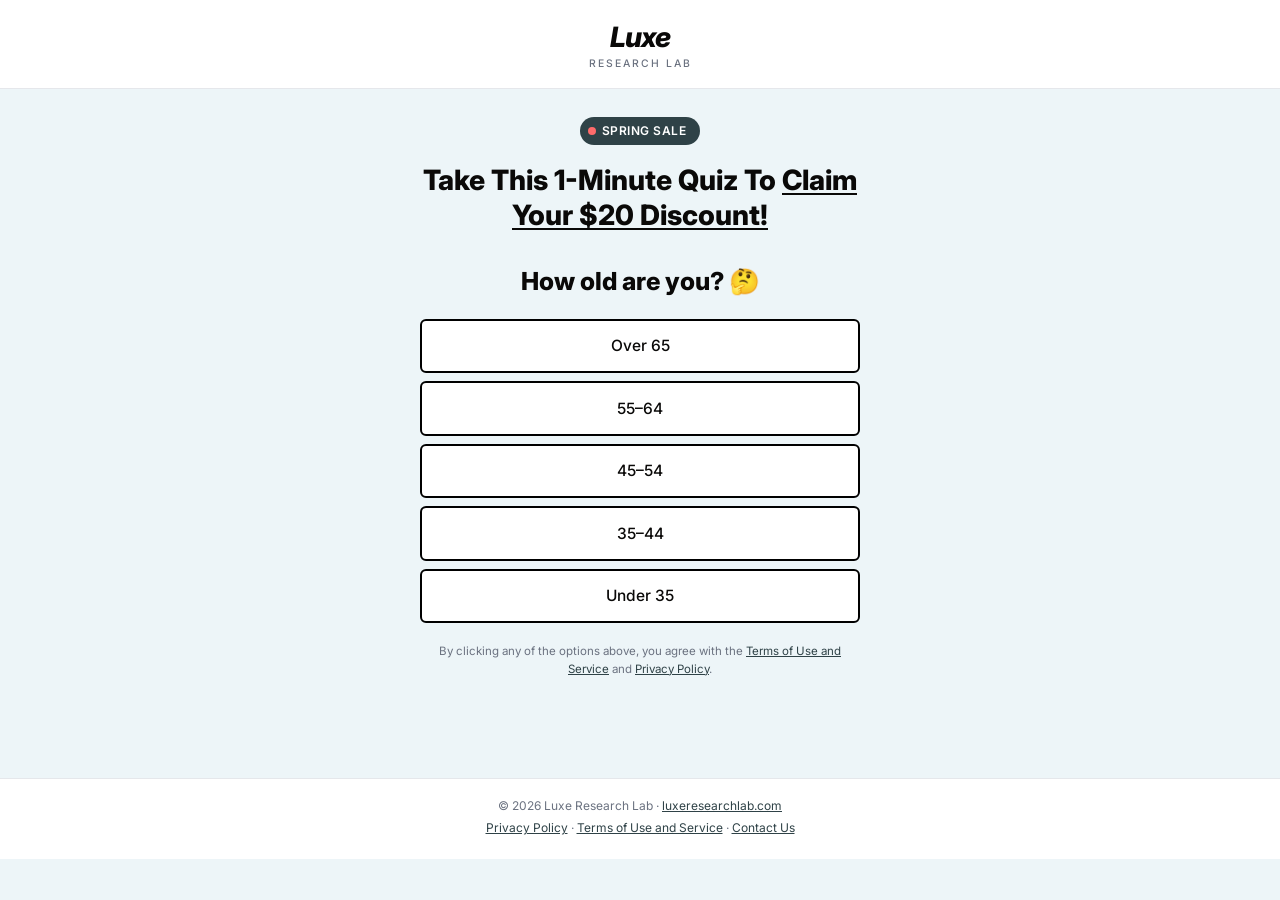
==== commit b6d6a70a: "Add files via upload" ====
--- a/index.html
+++ b/index.html
@@ -12,166 +12,167 @@
 </head>
 <body>
 
-  <!-- HEADER -->
+  <!-- ===== HEADER ===== -->
   <header class="site-header">
     <div class="header-inner">
       <div class="logo">
         <span class="logo-text">Luxe</span>
         <span class="logo-sub">Research Lab</span>
       </div>
-      <div class="header-badge">🔒 Secure Quiz</div>
     </div>
   </header>
 
-  <!-- PROGRESS BAR -->
+  <!-- ===== PROGRESS BAR ===== -->
   <div class="progress-wrap" id="progressWrap">
-    <div class="progress-bar" id="progressBar"></div>
-    <div class="progress-label" id="progressLabel">Question 1 of 12</div>
+    <div class="progress-bar-track">
+      <div class="progress-bar-fill" id="progressBarFill"></div>
+    </div>
   </div>
 
-  <!-- QUIZ CONTAINER -->
+  <!-- ===== QUIZ CONTAINER ===== -->
   <main class="quiz-container" id="quizContainer">
 
-    <!-- ===== SCREEN 0: INTRO ===== -->
+    <!-- ══════════════════════════════════════
+         SCREEN 0 — INTRO + AGE (Seranova style: combined)
+    ══════════════════════════════════════ -->
     <section class="screen active" id="screen-0">
       <div class="screen-inner intro-screen">
-        <div class="promo-badge">🌸 SPRING SALE</div>
-        <h1 class="headline">Take This 1-Minute Quiz To <span class="underline-accent">Claim Your $20 Discount!</span></h1>
-        <p class="subheadline">Find out if the Luxe Korean Under-Eye Balm is the right solution for your under-eye concerns — and get a personalized skin profile.</p>
-        <div class="product-preview">
-          <div class="product-img-placeholder">
-            <div class="product-icon">👁️</div>
-            <p class="product-name">Luxe Korean Under-Eye Balm</p>
-            <div class="stars">★★★★★ <span>4.86 (10,839 reviews)</span></div>
-          </div>
-        </div>
-        <button class="btn-primary btn-large" onclick="startQuiz()">Start My Free Quiz →</button>
-        <p class="disclaimer-small">By clicking, you agree to our <a href="#">Terms of Use</a> and <a href="#">Privacy Policy</a></p>
-      </div>
-    </section>
-
-    <!-- ===== SCREEN 1: AGE ===== -->
-    <section class="screen" id="screen-1">
-      <div class="screen-inner">
-        <div class="question-tag">Question 1 of 12</div>
-        <h2 class="question-title">How old are you? 🤔</h2>
-        <div class="options-list" id="q1-options">
-          <label class="option-item" onclick="selectSingle(this, 'q1')">
-            <span class="option-text">Over 65</span>
-            <span class="option-check">✓</span>
-          </label>
-          <label class="option-item" onclick="selectSingle(this, 'q1')">
-            <span class="option-text">55–64</span>
-            <span class="option-check">✓</span>
-          </label>
-          <label class="option-item" onclick="selectSingle(this, 'q1')">
-            <span class="option-text">45–54</span>
-            <span class="option-check">✓</span>
-          </label>
-          <label class="option-item" onclick="selectSingle(this, 'q1')">
-            <span class="option-text">35–44</span>
-            <span class="option-check">✓</span>
-          </label>
-          <label class="option-item" onclick="selectSingle(this, 'q1')">
-            <span class="option-text">Under 35</span>
-            <span class="option-check">✓</span>
-          </label>
-        </div>
-      </div>
-    </section>
-
-    <!-- ===== SCREEN 2: MAIN CONCERN ===== -->
+        <div class="sale-badge">
+          <span class="sale-badge-dot"></span>
+          SPRING SALE
+        </div>
+        <h1 class="intro-headline">
+          Take This 1-Minute Quiz To <span class="underline">Claim Your $20 Discount!</span>
+        </h1>
+        <div class="question-header" style="margin-top:24px;">
+          <h2 class="question-title">How old are you? 🤔</h2>
+        </div>
+        <div class="options-list">
+          <div class="option-item" onclick="selectSingleIntro(this)">
+            <div class="option-text-wrap"><span class="option-main-text">Over 65</span></div>
+          </div>
+          <div class="option-item" onclick="selectSingleIntro(this)">
+            <div class="option-text-wrap"><span class="option-main-text">55–64</span></div>
+          </div>
+          <div class="option-item" onclick="selectSingleIntro(this)">
+            <div class="option-text-wrap"><span class="option-main-text">45–54</span></div>
+          </div>
+          <div class="option-item" onclick="selectSingleIntro(this)">
+            <div class="option-text-wrap"><span class="option-main-text">35–44</span></div>
+          </div>
+          <div class="option-item" onclick="selectSingleIntro(this)">
+            <div class="option-text-wrap"><span class="option-main-text">Under 35</span></div>
+          </div>
+        </div>
+        <p class="disclaimer-small">By clicking any of the options above, you agree with the <a href="#">Terms of Use and Service</a> and <a href="#">Privacy Policy</a>.</p>
+      </div>
+    </section>
+
+    <!-- ══════════════════════════════════════
+         SCREEN 1 — (placeholder, skip to 2)
+    ══════════════════════════════════════ -->
+    <section class="screen" id="screen-1" style="display:none;"></section>
+
+    <!-- ══════════════════════════════════════
+         SCREEN 2 — MAIN CONCERN (multi)
+    ══════════════════════════════════════ -->
     <section class="screen" id="screen-2">
       <div class="screen-inner">
-        <div class="question-tag">Question 2 of 12</div>
-        <h2 class="question-title">What is your biggest under-eye concern? 🤷</h2>
-        <p class="question-sub">(Choose as many as you like)</p>
-        <div class="options-list" id="q2-options">
-          <label class="option-item multi" onclick="toggleMulti(this)">
-            <span class="option-icon">🫧</span>
-            <div class="option-content">
-              <span class="option-text">Puffiness & Bags</span>
-              <span class="option-desc">Swollen, puffy under-eyes in the morning</span>
-            </div>
-            <span class="option-check">✓</span>
-          </label>
-          <label class="option-item multi" onclick="toggleMulti(this)">
-            <span class="option-icon">🌑</span>
-            <div class="option-content">
-              <span class="option-text">Dark Circles</span>
-              <span class="option-desc">Shadowy, discolored skin under the eyes</span>
-            </div>
-            <span class="option-check">✓</span>
-          </label>
-          <label class="option-item multi" onclick="toggleMulti(this)">
-            <span class="option-icon">〰️</span>
-            <div class="option-content">
-              <span class="option-text">Fine Lines & Wrinkles</span>
-              <span class="option-desc">Crow's feet and crepey texture</span>
-            </div>
-            <span class="option-check">✓</span>
-          </label>
-          <label class="option-item multi" onclick="toggleMulti(this)">
-            <span class="option-icon">💧</span>
-            <div class="option-content">
-              <span class="option-text">Dryness & Crepey Skin</span>
-              <span class="option-desc">Thin, dry, papery under-eye skin</span>
-            </div>
-            <span class="option-check">✓</span>
-          </label>
-          <label class="option-item multi" onclick="toggleMulti(this)">
-            <span class="option-icon">😴</span>
-            <div class="option-content">
-              <span class="option-text">Tired-Looking Eyes</span>
-              <span class="option-desc">People always ask if you're tired</span>
-            </div>
-            <span class="option-check">✓</span>
-          </label>
-        </div>
-        <button class="btn-primary btn-continue" onclick="nextScreen()">Continue →</button>
-      </div>
-    </section>
-
-    <!-- ===== SCREEN 3: SEVERITY ===== -->
+        <div class="question-header">
+          <h2 class="question-title">What is your biggest under-eye concern? 🤷</h2>
+          <p class="question-sub">(Choose as many as you like)</p>
+        </div>
+        <div class="options-list">
+          <div class="option-item" onclick="toggleMulti(this)">
+            <span class="option-checkbox">✓</span>
+            <span class="option-emoji">🫧</span>
+            <div class="option-text-wrap">
+              <span class="option-main-text">Puffiness & Bags</span>
+              <span class="option-sub-text">Swollen, puffy under-eyes in the morning</span>
+            </div>
+          </div>
+          <div class="option-item" onclick="toggleMulti(this)">
+            <span class="option-checkbox">✓</span>
+            <span class="option-emoji">🌑</span>
+            <div class="option-text-wrap">
+              <span class="option-main-text">Dark Circles</span>
+              <span class="option-sub-text">Shadowy, discolored skin under the eyes</span>
+            </div>
+          </div>
+          <div class="option-item" onclick="toggleMulti(this)">
+            <span class="option-checkbox">✓</span>
+            <span class="option-emoji">〰️</span>
+            <div class="option-text-wrap">
+              <span class="option-main-text">Fine Lines & Wrinkles</span>
+              <span class="option-sub-text">Crow's feet and crepey texture</span>
+            </div>
+          </div>
+          <div class="option-item" onclick="toggleMulti(this)">
+            <span class="option-checkbox">✓</span>
+            <span class="option-emoji">💧</span>
+            <div class="option-text-wrap">
+              <span class="option-main-text">Dryness & Crepey Skin</span>
+              <span class="option-sub-text">Thin, dry, papery under-eye skin</span>
+            </div>
+          </div>
+          <div class="option-item" onclick="toggleMulti(this)">
+            <span class="option-checkbox">✓</span>
+            <span class="option-emoji">😴</span>
+            <div class="option-text-wrap">
+              <span class="option-main-text">Tired-Looking Eyes</span>
+              <span class="option-sub-text">People always ask if you're tired</span>
+            </div>
+          </div>
+        </div>
+        <button class="btn-primary" onclick="nextScreen()">Continue →</button>
+      </div>
+    </section>
+
+    <!-- ══════════════════════════════════════
+         SCREEN 3 — SEVERITY (multi)
+    ══════════════════════════════════════ -->
     <section class="screen" id="screen-3">
       <div class="screen-inner">
-        <div class="question-tag">Question 3 of 12</div>
-        <h2 class="question-title">How severe are your under-eye concerns? 🤷</h2>
-        <p class="question-sub">(Choose as many as you like)</p>
-        <div class="options-list" id="q3-options">
-          <label class="option-item multi" onclick="toggleMulti(this)">
-            <span class="option-text">Mild — Noticeable only up close</span>
-            <span class="option-check">✓</span>
-          </label>
-          <label class="option-item multi" onclick="toggleMulti(this)">
-            <span class="option-text">Moderate — Visible in photos & mirrors</span>
-            <span class="option-check">✓</span>
-          </label>
-          <label class="option-item multi" onclick="toggleMulti(this)">
-            <span class="option-text">Significant — Others notice & comment</span>
-            <span class="option-check">✓</span>
-          </label>
-          <label class="option-item multi" onclick="toggleMulti(this)">
-            <span class="option-text">Severe — Makes me look much older/tired</span>
-            <span class="option-check">✓</span>
-          </label>
-        </div>
-        <button class="btn-primary btn-continue" onclick="nextScreen()">Continue →</button>
-      </div>
-    </section>
-
-    <!-- ===== SCREEN 4: SOCIAL PROOF INTERSTITIAL ===== -->
+        <div class="question-header">
+          <h2 class="question-title">How severe are your under-eye concerns? 🤷</h2>
+          <p class="question-sub">(Choose as many as you like)</p>
+        </div>
+        <div class="options-list">
+          <div class="option-item" onclick="toggleMulti(this)">
+            <span class="option-checkbox">✓</span>
+            <div class="option-text-wrap"><span class="option-main-text">Mild — Noticeable only up close</span></div>
+          </div>
+          <div class="option-item" onclick="toggleMulti(this)">
+            <span class="option-checkbox">✓</span>
+            <div class="option-text-wrap"><span class="option-main-text">Moderate — Visible in photos & mirrors</span></div>
+          </div>
+          <div class="option-item" onclick="toggleMulti(this)">
+            <span class="option-checkbox">✓</span>
+            <div class="option-text-wrap"><span class="option-main-text">Significant — Others notice & comment</span></div>
+          </div>
+          <div class="option-item" onclick="toggleMulti(this)">
+            <span class="option-checkbox">✓</span>
+            <div class="option-text-wrap"><span class="option-main-text">Severe — Makes me look much older/tired</span></div>
+          </div>
+        </div>
+        <button class="btn-primary" onclick="nextScreen()">Continue →</button>
+      </div>
+    </section>
+
+    <!-- ══════════════════════════════════════
+         SCREEN 4 — SOCIAL PROOF INTERSTITIAL
+    ══════════════════════════════════════ -->
     <section class="screen" id="screen-4">
-      <div class="screen-inner">
-        <div class="interstitial-badge">💪 You're in the right place!</div>
-        <h2 class="interstitial-title">Thousands of women have transformed their under-eyes with <strong>Luxe Korean Under-Eye Balm!</strong></h2>
+      <div class="screen-inner interstitial-screen">
+        <div class="interstitial-icon">💪</div>
+        <h2 class="interstitial-title">You are in the right place!<br>Thousands of women have transformed their under-eyes thanks to <strong>Luxe!</strong></h2>
         <div class="testimonials-stack">
           <div class="testimonial-card">
             <div class="testi-header">
               <div class="testi-avatar">M</div>
               <div>
-                <strong>Margaret T., 56</strong>
-                <div class="stars-small">★★★★★</div>
+                <div class="testi-name">Margaret T., 56</div>
+                <div class="testi-stars">★★★★★</div>
               </div>
             </div>
             <p>"Day 4 my husband asked what I was doing differently. By day 10 the puffiness was genuinely less visible. First eye cream that actually did something I could see with my own eyes."</p>
@@ -180,8 +181,8 @@
             <div class="testi-header">
               <div class="testi-avatar">D</div>
               <div>
-                <strong>Diane K., 52</strong>
-                <div class="stars-small">★★★★★</div>
+                <div class="testi-name">Diane K., 52</div>
+                <div class="testi-stars">★★★★★</div>
               </div>
             </div>
             <p>"This absorbs in seconds and I could feel the difference by end of week one. My fine lines look softer. Dark circles lighter. I'm genuinely angry nobody told me about this sooner."</p>
@@ -190,461 +191,520 @@
             <div class="testi-header">
               <div class="testi-avatar">S</div>
               <div>
-                <strong>Susan L., 47</strong>
-                <div class="stars-small">★★★★★</div>
+                <div class="testi-name">Susan L., 47</div>
+                <div class="testi-stars">★★★★★</div>
               </div>
             </div>
             <p>"Three weeks in my under-eyes look rested. Smoother. More alive. My daughter said I look like I came back from vacation. I didn't lol. Just found the right eye balm finally."</p>
           </div>
         </div>
-        <button class="btn-primary btn-continue" onclick="nextScreen()">Continue My Quiz →</button>
-      </div>
-    </section>
-
-    <!-- ===== SCREEN 5: SUN EXPOSURE ===== -->
+        <button class="btn-primary" onclick="nextScreen()">Continue My Quiz →</button>
+      </div>
+    </section>
+
+    <!-- ══════════════════════════════════════
+         SCREEN 5 — SUN EXPOSURE
+    ══════════════════════════════════════ -->
     <section class="screen" id="screen-5">
       <div class="screen-inner">
-        <div class="question-tag">Question 4 of 12</div>
-        <h2 class="question-title">How often is your skin exposed to the sun? ☀️</h2>
-        <div class="options-list" id="q5-options">
-          <label class="option-item" onclick="selectSingle(this, 'q5')">
-            <span class="option-text">Rarely — I stay mostly indoors</span>
-            <span class="option-check">✓</span>
-          </label>
-          <label class="option-item" onclick="selectSingle(this, 'q5')">
-            <span class="option-text">Sometimes — Occasional outdoor activities</span>
-            <span class="option-check">✓</span>
-          </label>
-          <label class="option-item" onclick="selectSingle(this, 'q5')">
-            <span class="option-text">Often — I'm outdoors most days</span>
-            <span class="option-check">✓</span>
-          </label>
-          <label class="option-item" onclick="selectSingle(this, 'q5')">
-            <span class="option-text">Daily — Extended sun exposure regularly</span>
-            <span class="option-check">✓</span>
-          </label>
-        </div>
-      </div>
-    </section>
-
-    <!-- ===== SCREEN 6: SLEEP ===== -->
+        <div class="question-header">
+          <h2 class="question-title">How often is your skin exposed to the sun? ☀️</h2>
+        </div>
+        <div class="options-list">
+          <div class="option-item" onclick="selectSingle(this)">
+            <span class="option-radio"></span>
+            <div class="option-text-wrap"><span class="option-main-text">Rarely — I stay mostly indoors</span></div>
+          </div>
+          <div class="option-item" onclick="selectSingle(this)">
+            <span class="option-radio"></span>
+            <div class="option-text-wrap"><span class="option-main-text">Sometimes — Occasional outdoor activities</span></div>
+          </div>
+          <div class="option-item" onclick="selectSingle(this)">
+            <span class="option-radio"></span>
+            <div class="option-text-wrap"><span class="option-main-text">Often — I'm outdoors most days</span></div>
+          </div>
+          <div class="option-item" onclick="selectSingle(this)">
+            <span class="option-radio"></span>
+            <div class="option-text-wrap"><span class="option-main-text">Daily — Extended sun exposure regularly</span></div>
+          </div>
+        </div>
+      </div>
+    </section>
+
+    <!-- ══════════════════════════════════════
+         SCREEN 6 — SLEEP
+    ══════════════════════════════════════ -->
     <section class="screen" id="screen-6">
       <div class="screen-inner">
-        <div class="question-tag">Question 5 of 12</div>
-        <h2 class="question-title">How much sleep do you usually get? 💤</h2>
-        <div class="options-list" id="q6-options">
-          <label class="option-item" onclick="selectSingle(this, 'q6')">
-            <span class="option-text">Less than 5 hours</span>
-            <span class="option-check">✓</span>
-          </label>
-          <label class="option-item" onclick="selectSingle(this, 'q6')">
-            <span class="option-text">5–6 hours</span>
-            <span class="option-check">✓</span>
-          </label>
-          <label class="option-item" onclick="selectSingle(this, 'q6')">
-            <span class="option-text">7–8 hours</span>
-            <span class="option-check">✓</span>
-          </label>
-          <label class="option-item" onclick="selectSingle(this, 'q6')">
-            <span class="option-text">My sleep is unpredictable</span>
-            <span class="option-check">✓</span>
-          </label>
-        </div>
-      </div>
-    </section>
-
-    <!-- ===== SCREEN 7: STRESS ===== -->
+        <div class="question-header">
+          <h2 class="question-title">How much sleep do you usually get? 💤</h2>
+        </div>
+        <div class="options-list">
+          <div class="option-item" onclick="selectSingle(this)">
+            <span class="option-radio"></span>
+            <div class="option-text-wrap"><span class="option-main-text">Less than 5 hours</span></div>
+          </div>
+          <div class="option-item" onclick="selectSingle(this)">
+            <span class="option-radio"></span>
+            <div class="option-text-wrap"><span class="option-main-text">5–6 hours</span></div>
+          </div>
+          <div class="option-item" onclick="selectSingle(this)">
+            <span class="option-radio"></span>
+            <div class="option-text-wrap"><span class="option-main-text">7–8 hours</span></div>
+          </div>
+          <div class="option-item" onclick="selectSingle(this)">
+            <span class="option-radio"></span>
+            <div class="option-text-wrap"><span class="option-main-text">My sleep is unpredictable</span></div>
+          </div>
+        </div>
+      </div>
+    </section>
+
+    <!-- ══════════════════════════════════════
+         SCREEN 7 — STRESS
+    ══════════════════════════════════════ -->
     <section class="screen" id="screen-7">
       <div class="screen-inner">
-        <div class="question-tag">Question 6 of 12</div>
-        <h2 class="question-title">I feel the pressure of stress… 😤</h2>
-        <div class="options-list" id="q7-options">
-          <label class="option-item" onclick="selectSingle(this, 'q7')">
-            <span class="option-text">Most days, especially at work</span>
-            <span class="option-check">✓</span>
-          </label>
-          <label class="option-item" onclick="selectSingle(this, 'q7')">
-            <span class="option-text">Mainly during busy periods</span>
-            <span class="option-check">✓</span>
-          </label>
-          <label class="option-item" onclick="selectSingle(this, 'q7')">
-            <span class="option-text">Occasionally</span>
-            <span class="option-check">✓</span>
-          </label>
-          <label class="option-item" onclick="selectSingle(this, 'q7')">
-            <span class="option-text">Rarely — I manage stress well</span>
-            <span class="option-check">✓</span>
-          </label>
-        </div>
-      </div>
-    </section>
-
-    <!-- ===== SCREEN 8: SKIN SENSITIVITY ===== -->
+        <div class="question-header">
+          <h2 class="question-title">I feel the pressure of stress… 😤</h2>
+        </div>
+        <div class="options-list">
+          <div class="option-item" onclick="selectSingle(this)">
+            <span class="option-radio"></span>
+            <div class="option-text-wrap"><span class="option-main-text">Most days, especially at work</span></div>
+          </div>
+          <div class="option-item" onclick="selectSingle(this)">
+            <span class="option-radio"></span>
+            <div class="option-text-wrap"><span class="option-main-text">Mainly during busy periods</span></div>
+          </div>
+          <div class="option-item" onclick="selectSingle(this)">
+            <span class="option-radio"></span>
+            <div class="option-text-wrap"><span class="option-main-text">Occasionally</span></div>
+          </div>
+          <div class="option-item" onclick="selectSingle(this)">
+            <span class="option-radio"></span>
+            <div class="option-text-wrap"><span class="option-main-text">Rarely — I manage stress well</span></div>
+          </div>
+        </div>
+      </div>
+    </section>
+
+    <!-- ══════════════════════════════════════
+         SCREEN 8 — SENSITIVE SKIN
+    ══════════════════════════════════════ -->
     <section class="screen" id="screen-8">
       <div class="screen-inner">
-        <div class="question-tag">Question 7 of 12</div>
-        <h2 class="question-title">Do you have sensitive skin? 🤔</h2>
-        <p class="question-sub">The under-eye area is the thinnest skin on your face</p>
-        <div class="options-list" id="q8-options">
-          <label class="option-item" onclick="selectSingle(this, 'q8')">
-            <span class="option-text">Yes — My skin reacts to most products</span>
-            <span class="option-check">✓</span>
-          </label>
-          <label class="option-item" onclick="selectSingle(this, 'q8')">
-            <span class="option-text">Sometimes — Certain ingredients irritate me</span>
-            <span class="option-check">✓</span>
-          </label>
-          <label class="option-item" onclick="selectSingle(this, 'q8')">
-            <span class="option-text">No — My skin tolerates most products</span>
-            <span class="option-check">✓</span>
-          </label>
-        </div>
-      </div>
-    </section>
-
-    <!-- ===== SCREEN 9: LOADING / PROFILE CREATION ===== -->
+        <div class="question-header">
+          <h2 class="question-title">Do you have sensitive skin? 🤔</h2>
+          <p class="question-sub">The under-eye area is the thinnest skin on your face</p>
+        </div>
+        <div class="options-list">
+          <div class="option-item" onclick="selectSingle(this)">
+            <span class="option-radio"></span>
+            <div class="option-text-wrap"><span class="option-main-text">Yes — My skin reacts to most products</span></div>
+          </div>
+          <div class="option-item" onclick="selectSingle(this)">
+            <span class="option-radio"></span>
+            <div class="option-text-wrap"><span class="option-main-text">Sometimes — Certain ingredients irritate me</span></div>
+          </div>
+          <div class="option-item" onclick="selectSingle(this)">
+            <span class="option-radio"></span>
+            <div class="option-text-wrap"><span class="option-main-text">No — My skin tolerates most products</span></div>
+          </div>
+        </div>
+      </div>
+    </section>
+
+    <!-- ══════════════════════════════════════
+         SCREEN 9 — LOADING (profile)
+    ══════════════════════════════════════ -->
     <section class="screen" id="screen-9">
       <div class="screen-inner loading-screen">
-        <h2 class="loading-title">Creating your eye skin profile… 🔬</h2>
-        <div class="loading-steps" id="loadingSteps">
+        <h2 class="loading-title">Creating your skin profile….</h2>
+        <div class="loading-steps">
           <div class="loading-step" id="lstep-0">
-            <span class="step-icon pending">○</span>
+            <span class="step-icon" id="sicon-0">○</span>
             <span>Evaluating your answers</span>
           </div>
           <div class="loading-step" id="lstep-1">
-            <span class="step-icon pending">○</span>
+            <span class="step-icon" id="sicon-1">○</span>
             <span>Analyzing your under-eye condition</span>
           </div>
           <div class="loading-step" id="lstep-2">
-            <span class="step-icon pending">○</span>
+            <span class="step-icon" id="sicon-2">○</span>
             <span>Determining your skin type</span>
           </div>
           <div class="loading-step" id="lstep-3">
-            <span class="step-icon pending">○</span>
-            <span>Building your personal profile</span>
-          </div>
-        </div>
-        <div class="loading-bar-wrap">
-          <div class="loading-bar-fill" id="loadingFill"></div>
-        </div>
-      </div>
-    </section>
-
-    <!-- ===== SCREEN 10: PROFILE RESULT ===== -->
+            <span class="step-icon" id="sicon-3">○</span>
+            <span>Building your summary</span>
+          </div>
+        </div>
+        <div class="progress-track-wrap">
+          <div class="progress-track-fill" id="loadingFill1"></div>
+        </div>
+      </div>
+    </section>
+
+    <!-- ══════════════════════════════════════
+         SCREEN 10 — PROFILE RESULT
+    ══════════════════════════════════════ -->
     <section class="screen" id="screen-10">
       <div class="screen-inner">
-        <div class="profile-badge">✅ Perfect Match for Luxe!</div>
-        <h2 class="profile-title">Your Personal Under-Eye Profile</h2>
-        <p class="profile-sub">Based on your age, under-eye condition, and lifestyle, you are an <strong>ideal candidate</strong> to achieve visibly brighter, smoother, and more rested-looking eyes with Luxe Korean Under-Eye Balm — with no pain or risk of side effects.</p>
+        <div style="text-align:center; margin-bottom:16px;">
+          <div class="profile-badge">Perfect Match for Luxe! ✅</div>
+        </div>
+        <h2 class="profile-title" style="text-align:center;">Your Personal Skin Profile</h2>
+        <p class="profile-sub">Based on your age, under-eye condition, and lifestyle, you are an <strong>ideal candidate</strong> to achieve visibly brighter, smoother, and more rested-looking eyes with Luxe Korean Under-Eye Balm — with virtually no pain or risk of side effects!</p>
         <div class="profile-metrics">
           <div class="metric-row">
             <span class="metric-label">Under-Eye Hydration</span>
-            <div class="metric-bar-wrap"><div class="metric-bar low" style="width:30%"></div></div>
-            <span class="metric-val low">Low</span>
+            <div class="metric-bar-track"><div class="metric-bar-fill bad" style="width:28%"></div></div>
+            <span class="metric-val bad">Low</span>
           </div>
           <div class="metric-row">
             <span class="metric-label">Skin Elasticity</span>
-            <div class="metric-bar-wrap"><div class="metric-bar low" style="width:25%"></div></div>
-            <span class="metric-val low">Below Average</span>
+            <div class="metric-bar-track"><div class="metric-bar-fill bad" style="width:22%"></div></div>
+            <span class="metric-val bad">Below Avg</span>
           </div>
           <div class="metric-row">
             <span class="metric-label">Dark Circle Intensity</span>
-            <div class="metric-bar-wrap"><div class="metric-bar high" style="width:75%"></div></div>
-            <span class="metric-val high">High</span>
-          </div>
-        </div>
-        <button class="btn-primary btn-continue" onclick="nextScreen()">See My Results →</button>
-      </div>
-    </section>
-
-    <!-- ===== SCREEN 11: PREVIOUS SOLUTIONS ===== -->
+            <div class="metric-bar-track"><div class="metric-bar-fill warn" style="width:72%"></div></div>
+            <span class="metric-val warn">High</span>
+          </div>
+        </div>
+        <button class="btn-primary" onclick="nextScreen()">Continue →</button>
+      </div>
+    </section>
+
+    <!-- ══════════════════════════════════════
+         SCREEN 11 — PREVIOUS SOLUTIONS (multi)
+    ══════════════════════════════════════ -->
     <section class="screen" id="screen-11">
       <div class="screen-inner">
-        <div class="question-tag">Question 8 of 12</div>
-        <h2 class="question-title">What solutions have you tried before? 💸</h2>
-        <p class="question-sub">(Choose all that apply)</p>
-        <div class="options-list" id="q11-options">
-          <label class="option-item multi" onclick="toggleMulti(this)">
-            <span class="option-text">Eye creams & serums</span>
-            <span class="option-check">✓</span>
-          </label>
-          <label class="option-item multi" onclick="toggleMulti(this)">
-            <span class="option-text">Retinol products</span>
-            <span class="option-check">✓</span>
-          </label>
-          <label class="option-item multi" onclick="toggleMulti(this)">
-            <span class="option-text">Vitamin C serums</span>
-            <span class="option-check">✓</span>
-          </label>
-          <label class="option-item multi" onclick="toggleMulti(this)">
-            <span class="option-text">Luxury department store brands</span>
-            <span class="option-check">✓</span>
-          </label>
-          <label class="option-item multi" onclick="toggleMulti(this)">
-            <span class="option-text">Concealer / makeup coverage</span>
-            <span class="option-check">✓</span>
-          </label>
-          <label class="option-item multi" onclick="toggleMulti(this)">
-            <span class="option-text">Nothing — I haven't found anything that works</span>
-            <span class="option-check">✓</span>
-          </label>
-        </div>
-        <button class="btn-primary btn-continue" onclick="nextScreen()">Continue →</button>
-      </div>
-    </section>
-
-    <!-- ===== SCREEN 12: EXPERIENCE WITH PRODUCTS ===== -->
+        <div class="question-header">
+          <h2 class="question-title">What solutions have you tried before?</h2>
+          <p class="question-sub">(Choose all that apply)</p>
+        </div>
+        <div class="options-list">
+          <div class="option-item" onclick="toggleMulti(this)">
+            <span class="option-checkbox">✓</span>
+            <div class="option-text-wrap"><span class="option-main-text">Eye creams & serums</span></div>
+          </div>
+          <div class="option-item" onclick="toggleMulti(this)">
+            <span class="option-checkbox">✓</span>
+            <div class="option-text-wrap"><span class="option-main-text">Retinol products</span></div>
+          </div>
+          <div class="option-item" onclick="toggleMulti(this)">
+            <span class="option-checkbox">✓</span>
+            <div class="option-text-wrap"><span class="option-main-text">Vitamin C serums</span></div>
+          </div>
+          <div class="option-item" onclick="toggleMulti(this)">
+            <span class="option-checkbox">✓</span>
+            <div class="option-text-wrap"><span class="option-main-text">Luxury department store brands</span></div>
+          </div>
+          <div class="option-item" onclick="toggleMulti(this)">
+            <span class="option-checkbox">✓</span>
+            <div class="option-text-wrap"><span class="option-main-text">Concealer / makeup coverage</span></div>
+          </div>
+          <div class="option-item" onclick="toggleMulti(this)">
+            <span class="option-checkbox">✓</span>
+            <div class="option-text-wrap"><span class="option-main-text">Nothing — I haven't found anything that works</span></div>
+          </div>
+        </div>
+        <button class="btn-primary" onclick="nextScreen()">Continue →</button>
+      </div>
+    </section>
+
+    <!-- ══════════════════════════════════════
+         SCREEN 12 — EXPERIENCE (multi)
+    ══════════════════════════════════════ -->
     <section class="screen" id="screen-12">
       <div class="screen-inner">
-        <div class="question-tag">Question 9 of 12</div>
-        <h2 class="question-title">What was your experience with these products? 😔</h2>
-        <p class="question-sub">(Choose all that apply)</p>
-        <div class="options-list" id="q12-options">
-          <label class="option-item multi" onclick="toggleMulti(this)">
-            <div class="option-content">
-              <span class="option-text">Amazing</span>
-              <span class="option-desc">Great results exactly as promised</span>
-            </div>
-            <span class="option-check">✓</span>
-          </label>
-          <label class="option-item multi" onclick="toggleMulti(this)">
-            <div class="option-content">
-              <span class="option-text">Saw some improvement</span>
-              <span class="option-desc">Helped with hydration but not puffiness or dark circles</span>
-            </div>
-            <span class="option-check">✓</span>
-          </label>
-          <label class="option-item multi" onclick="toggleMulti(this)">
-            <div class="option-content">
-              <span class="option-text">Disappointing</span>
-              <span class="option-desc">Spent a lot but saw minimal results</span>
-            </div>
-            <span class="option-check">✓</span>
-          </label>
-          <label class="option-item multi" onclick="toggleMulti(this)">
-            <div class="option-content">
-              <span class="option-text">Complete waste of money</span>
-              <span class="option-desc">Saw zero improvement</span>
-            </div>
-            <span class="option-check">✓</span>
-          </label>
-          <label class="option-item multi" onclick="toggleMulti(this)">
-            <div class="option-content">
-              <span class="option-text">Irritated or damaged my skin</span>
-              <span class="option-desc">Caused redness, stinging, or puffiness</span>
-            </div>
-            <span class="option-check">✓</span>
-          </label>
+        <div class="question-header">
+          <h2 class="question-title">What was your experience with these products?</h2>
+          <p class="question-sub">(Choose all that apply)</p>
+        </div>
+        <div class="options-list">
+          <div class="option-item" onclick="toggleMulti(this)">
+            <span class="option-checkbox">✓</span>
+            <div class="option-text-wrap">
+              <span class="option-main-text">Amazing</span>
+              <span class="option-sub-text">Great results exactly as promised</span>
+            </div>
+          </div>
+          <div class="option-item" onclick="toggleMulti(this)">
+            <span class="option-checkbox">✓</span>
+            <div class="option-text-wrap">
+              <span class="option-main-text">Saw improvements</span>
+              <span class="option-sub-text">Helped with hydration but not puffiness or dark circles</span>
+            </div>
+          </div>
+          <div class="option-item" onclick="toggleMulti(this)">
+            <span class="option-checkbox">✓</span>
+            <div class="option-text-wrap">
+              <span class="option-main-text">Disappointing</span>
+              <span class="option-sub-text">Spent a lot but saw minimal results</span>
+            </div>
+          </div>
+          <div class="option-item" onclick="toggleMulti(this)">
+            <span class="option-checkbox">✓</span>
+            <div class="option-text-wrap">
+              <span class="option-main-text">Complete waste of money</span>
+              <span class="option-sub-text">Saw zero improvement</span>
+            </div>
+          </div>
+          <div class="option-item" onclick="toggleMulti(this)">
+            <span class="option-checkbox">✓</span>
+            <div class="option-text-wrap">
+              <span class="option-main-text">Irritated or damaged my skin</span>
+              <span class="option-sub-text">Caused redness, stinging, or puffiness</span>
+            </div>
+          </div>
         </div>
         <div class="insight-box">
-          💡 <strong>If you want truly rested, younger-looking eyes</strong> you need ingredients that actually absorb into the thin under-eye skin — not sit on top of it.
-        </div>
-        <button class="btn-primary btn-continue" onclick="nextScreen()">Continue →</button>
-      </div>
-    </section>
-
-    <!-- ===== SCREEN 13: SKINCARE ROUTINE ===== -->
+          💡 If you want truly rested, younger-looking eyes you need ingredients that actually absorb into the thin under-eye skin — not sit on top of it.
+        </div>
+        <button class="btn-primary" onclick="nextScreen()">Continue →</button>
+      </div>
+    </section>
+
+    <!-- ══════════════════════════════════════
+         SCREEN 13 — SKINCARE ROUTINE
+    ══════════════════════════════════════ -->
     <section class="screen" id="screen-13">
       <div class="screen-inner">
-        <div class="question-tag">Question 10 of 12</div>
-        <h2 class="question-title">What does your current skincare routine look like? 🧴</h2>
-        <div class="options-list" id="q13-options">
-          <label class="option-item" onclick="selectSingle(this, 'q13')">
-            <div class="option-content">
-              <span class="option-text">Minimal routine</span>
-              <span class="option-desc">Just cleanser and moisturizer (or less)</span>
-            </div>
-            <span class="option-check">✓</span>
-          </label>
-          <label class="option-item" onclick="selectSingle(this, 'q13')">
-            <div class="option-content">
-              <span class="option-text">Basic routine</span>
-              <span class="option-desc">Cleanser, moisturizer, and SPF</span>
-            </div>
-            <span class="option-check">✓</span>
-          </label>
-          <label class="option-item" onclick="selectSingle(this, 'q13')">
-            <div class="option-content">
-              <span class="option-text">Moderate routine</span>
-              <span class="option-desc">Multiple products (serums, eye cream, etc.)</span>
-            </div>
-            <span class="option-check">✓</span>
-          </label>
-          <label class="option-item" onclick="selectSingle(this, 'q13')">
-            <div class="option-content">
-              <span class="option-text">Extensive routine</span>
-              <span class="option-desc">5+ products with active ingredients</span>
-            </div>
-            <span class="option-check">✓</span>
-          </label>
-        </div>
-      </div>
-    </section>
-
-    <!-- ===== SCREEN 14: EMOTIONAL QUESTION ===== -->
+        <div class="question-header">
+          <h2 class="question-title">What does your current skin care routine look like?</h2>
+        </div>
+        <div class="options-list">
+          <div class="option-item" onclick="selectSingle(this)">
+            <span class="option-radio"></span>
+            <div class="option-text-wrap">
+              <span class="option-main-text">Minimal routine</span>
+              <span class="option-sub-text">Just cleanser, moisturizer (or less)</span>
+            </div>
+          </div>
+          <div class="option-item" onclick="selectSingle(this)">
+            <span class="option-radio"></span>
+            <div class="option-text-wrap">
+              <span class="option-main-text">Basic routine</span>
+              <span class="option-sub-text">Cleanser, Moisturizer, and SPF</span>
+            </div>
+          </div>
+          <div class="option-item" onclick="selectSingle(this)">
+            <span class="option-radio"></span>
+            <div class="option-text-wrap">
+              <span class="option-main-text">Moderate Routine</span>
+              <span class="option-sub-text">Multiple products (serums, eye cream, etc)</span>
+            </div>
+          </div>
+          <div class="option-item" onclick="selectSingle(this)">
+            <span class="option-radio"></span>
+            <div class="option-text-wrap">
+              <span class="option-main-text">Extensive Routine</span>
+              <span class="option-sub-text">5+ products with active ingredients (retinol, vitamin c, etc.)</span>
+            </div>
+          </div>
+        </div>
+      </div>
+    </section>
+
+    <!-- ══════════════════════════════════════
+         SCREEN 14 — REPLACE ROUTINE (interstitial)
+    ══════════════════════════════════════ -->
     <section class="screen" id="screen-14">
-      <div class="screen-inner">
-        <div class="question-tag">Question 11 of 12</div>
-        <h2 class="question-title">Have you ever felt like your under-eyes make you look older than you feel inside? 🤔</h2>
-        <div class="options-list" id="q14-options">
-          <label class="option-item" onclick="selectSingle(this, 'q14')">
-            <span class="option-text">Yes — Every time I look in the mirror</span>
-            <span class="option-check">✓</span>
-          </label>
-          <label class="option-item" onclick="selectSingle(this, 'q14')">
-            <span class="option-text">Sometimes — Especially in photos</span>
-            <span class="option-check">✓</span>
-          </label>
-          <label class="option-item" onclick="selectSingle(this, 'q14')">
-            <span class="option-text">Occasionally — On bad days</span>
-            <span class="option-check">✓</span>
-          </label>
-          <label class="option-item" onclick="selectSingle(this, 'q14')">
-            <span class="option-text">Not really — I'm comfortable with my skin</span>
-            <span class="option-check">✓</span>
-          </label>
-        </div>
-      </div>
-    </section>
-
-    <!-- ===== SCREEN 15: EVENT ===== -->
+      <div class="screen-inner interstitial-screen">
+        <h2 class="interstitial-title">Replace Your Entire Eye Care Routine With Luxe</h2>
+        <p style="font-size:0.9rem;color:var(--text-secondary);margin-bottom:20px;text-align:center;">"Better results for much less cost and time"</p>
+        <div class="testimonials-stack">
+          <div class="testimonial-card">
+            <div class="testi-header">
+              <div class="testi-avatar">L</div>
+              <div>
+                <div class="testi-name">Linda R., 51</div>
+                <div class="testi-stars">★★★★★</div>
+              </div>
+            </div>
+            <p>"Two weeks into using this I skipped concealer one morning just to test it. My coworker said I looked good. No concealer. First time in years honestly."</p>
+          </div>
+          <div class="testimonial-card">
+            <div class="testi-header">
+              <div class="testi-avatar">C</div>
+              <div>
+                <div class="testi-name">Carol A., 63</div>
+                <div class="testi-stars">★★★★★</div>
+              </div>
+            </div>
+            <p>"I threw away an entire drawer of eye creams. Spent thousands over the years and they never worked. With Luxe, I actually see results. My dark circles are fading and I'm saving hundreds every month."</p>
+          </div>
+        </div>
+        <button class="btn-primary" onclick="nextScreen()">Continue →</button>
+      </div>
+    </section>
+
+    <!-- ══════════════════════════════════════
+         SCREEN 15 — EMOTIONAL QUESTION
+    ══════════════════════════════════════ -->
     <section class="screen" id="screen-15">
       <div class="screen-inner">
-        <div class="question-tag">Question 12 of 12</div>
-        <h2 class="question-title">Do you have an important event coming up? 📅</h2>
-        <p class="question-sub">Having something to look forward to can be a great motivator for reaching your goal</p>
-        <div class="options-list" id="q15-options">
-          <label class="option-item" onclick="selectSingle(this, 'q15')">
-            <span class="option-text">Wedding or special celebration</span>
-            <span class="option-check">✓</span>
-          </label>
-          <label class="option-item" onclick="selectSingle(this, 'q15')">
-            <span class="option-text">Vacation or travel</span>
-            <span class="option-check">✓</span>
-          </label>
-          <label class="option-item" onclick="selectSingle(this, 'q15')">
-            <span class="option-text">Family reunion or photos</span>
-            <span class="option-check">✓</span>
-          </label>
-          <label class="option-item" onclick="selectSingle(this, 'q15')">
-            <span class="option-text">Just want to feel confident daily</span>
-            <span class="option-check">✓</span>
-          </label>
-        </div>
-      </div>
-    </section>
-
-    <!-- ===== SCREEN 16: CALCULATING ===== -->
+        <div class="question-header">
+          <h2 class="question-title">Have you ever felt like your under-eyes make you look older than you feel inside? 🤔</h2>
+        </div>
+        <div class="options-list">
+          <div class="option-item" onclick="selectSingle(this)">
+            <span class="option-radio"></span>
+            <div class="option-text-wrap"><span class="option-main-text">Yes — Every time I look in the mirror</span></div>
+          </div>
+          <div class="option-item" onclick="selectSingle(this)">
+            <span class="option-radio"></span>
+            <div class="option-text-wrap"><span class="option-main-text">Sometimes — Especially in photos</span></div>
+          </div>
+          <div class="option-item" onclick="selectSingle(this)">
+            <span class="option-radio"></span>
+            <div class="option-text-wrap"><span class="option-main-text">Occasionally — On bad days</span></div>
+          </div>
+          <div class="option-item" onclick="selectSingle(this)">
+            <span class="option-radio"></span>
+            <div class="option-text-wrap"><span class="option-main-text">Not really — I'm comfortable with my skin</span></div>
+          </div>
+        </div>
+      </div>
+    </section>
+
+    <!-- ══════════════════════════════════════
+         SCREEN 16 — CONFIDENCE QUESTION
+    ══════════════════════════════════════ -->
     <section class="screen" id="screen-16">
+      <div class="screen-inner">
+        <div class="question-header">
+          <h2 class="question-title">What would it feel like to see bright, rested eyes looking back at you in the mirror?</h2>
+        </div>
+        <div class="options-list">
+          <div class="option-item" onclick="selectSingle(this)">
+            <span class="option-radio"></span>
+            <div class="option-text-wrap"><span class="option-main-text">I'd feel a surge of confidence</span></div>
+          </div>
+          <div class="option-item" onclick="selectSingle(this)">
+            <span class="option-radio"></span>
+            <div class="option-text-wrap"><span class="option-main-text">I'd finally feel like myself again</span></div>
+          </div>
+          <div class="option-item" onclick="selectSingle(this)">
+            <span class="option-radio"></span>
+            <div class="option-text-wrap"><span class="option-main-text">I'd stop hiding from cameras</span></div>
+          </div>
+          <div class="option-item" onclick="selectSingle(this)">
+            <span class="option-radio"></span>
+            <div class="option-text-wrap"><span class="option-main-text">I'd skip the concealer for the first time in years</span></div>
+          </div>
+        </div>
+      </div>
+    </section>
+
+    <!-- ══════════════════════════════════════
+         SCREEN 17 — EVENT
+    ══════════════════════════════════════ -->
+    <section class="screen" id="screen-17">
+      <div class="screen-inner">
+        <div class="question-header">
+          <h2 class="question-title">Do you have an important event coming up?</h2>
+          <p class="question-sub">Having something to look forward to can be a great motivator for reaching your goal</p>
+        </div>
+        <div class="options-list">
+          <div class="option-item" onclick="selectSingle(this)">
+            <span class="option-radio"></span>
+            <div class="option-text-wrap"><span class="option-main-text">Wedding or special celebration</span></div>
+          </div>
+          <div class="option-item" onclick="selectSingle(this)">
+            <span class="option-radio"></span>
+            <div class="option-text-wrap"><span class="option-main-text">Vacation or travel</span></div>
+          </div>
+          <div class="option-item" onclick="selectSingle(this)">
+            <span class="option-radio"></span>
+            <div class="option-text-wrap"><span class="option-main-text">Family reunion or photos</span></div>
+          </div>
+          <div class="option-item" onclick="selectSingle(this)">
+            <span class="option-radio"></span>
+            <div class="option-text-wrap"><span class="option-main-text">Just want to feel confident daily</span></div>
+          </div>
+        </div>
+      </div>
+    </section>
+
+    <!-- ══════════════════════════════════════
+         SCREEN 18 — CALCULATING (loading)
+    ══════════════════════════════════════ -->
+    <section class="screen" id="screen-18">
       <div class="screen-inner loading-screen">
-        <h2 class="loading-title">Calculating your possible eye transformation… ✨</h2>
-        <div class="loading-bar-wrap">
-          <div class="loading-bar-fill" id="loadingFill2"></div>
+        <h2 class="loading-title">Calculating possible skin transformation…</h2>
+        <div class="progress-track-wrap">
+          <div class="progress-track-fill" id="loadingFill2"></div>
         </div>
         <p class="loading-sub">Analyzing your unique under-eye profile…</p>
       </div>
     </section>
 
-    <!-- ===== SCREEN 17: RESULTS ===== -->
-    <section class="screen" id="screen-17">
-      <div class="screen-inner results-screen">
+    <!-- ══════════════════════════════════════
+         SCREEN 19 — RESULTS
+    ══════════════════════════════════════ -->
+    <section class="screen" id="screen-19">
+      <div class="screen-inner">
         <div class="results-header">
-          <div class="results-badge">Based on your answers:</div>
+          <p class="results-eyebrow">Based on your answers:</p>
           <h2 class="results-title">You Are Just <span class="highlight">3 Weeks Away</span> From Brighter, Rested-Looking Eyes!</h2>
           <p class="results-sub">Here's what you can expect:</p>
         </div>
 
-        <div class="transformation-grid">
-          <div class="transform-col before">
-            <div class="transform-label">RIGHT NOW</div>
-            <div class="transform-item bad">
-              <span class="t-icon">🫧</span>
-              <span>Puffiness & Bags</span>
-              <span class="t-level">Visible</span>
-            </div>
-            <div class="transform-item bad">
-              <span class="t-icon">🌑</span>
-              <span>Dark Circles</span>
-              <span class="t-level">Moderate–High</span>
-            </div>
-            <div class="transform-item bad">
-              <span class="t-icon">〰️</span>
-              <span>Fine Lines</span>
-              <span class="t-level">Present</span>
-            </div>
-            <div class="transform-item bad">
-              <span class="t-icon">💧</span>
-              <span>Hydration</span>
-              <span class="t-level">Below Average</span>
-            </div>
-          </div>
-          <div class="transform-arrow">→</div>
-          <div class="transform-col after">
-            <div class="transform-label">AFTER LUXE</div>
-            <div class="transform-item good">
-              <span class="t-icon">✅</span>
-              <span>Puffiness & Bags</span>
-              <span class="t-level">Visibly Reduced</span>
-            </div>
-            <div class="transform-item good">
-              <span class="t-icon">✅</span>
-              <span>Dark Circles</span>
-              <span class="t-level">Visibly Lighter</span>
-            </div>
-            <div class="transform-item good">
-              <span class="t-icon">✅</span>
-              <span>Fine Lines</span>
-              <span class="t-level">Smoothed</span>
-            </div>
-            <div class="transform-item good">
-              <span class="t-icon">✅</span>
-              <span>Hydration</span>
-              <span class="t-level">Deeply Restored</span>
-            </div>
-          </div>
-        </div>
-
-        <div class="results-checkmarks">
-          <div class="result-check">✅ First visible results within just <strong>1 week</strong> of daily use.</div>
-          <div class="result-check">✅ Visibly reduced puffiness and dark circles by <strong id="targetDate"></strong></div>
-          <div class="result-check">✅ No fragrance, no alcohol, no harsh actives — <strong>safe for sensitive skin</strong></div>
+        <div class="transformation-card">
+          <div class="transformation-grid">
+            <div>
+              <div class="transform-col-label">RIGHT NOW</div>
+              <div class="transform-item bad"><span>🫧</span><span>Puffiness & Bags</span><span class="transform-level">Visible</span></div>
+              <div class="transform-item bad"><span>🌑</span><span>Dark Circles</span><span class="transform-level">Moderate–High</span></div>
+              <div class="transform-item bad"><span>〰️</span><span>Fine Lines</span><span class="transform-level">Present</span></div>
+              <div class="transform-item bad"><span>💧</span><span>Hydration</span><span class="transform-level">Below Avg</span></div>
+            </div>
+            <div class="transform-arrow">→</div>
+            <div>
+              <div class="transform-col-label">AFTER LUXE</div>
+              <div class="transform-item good"><span>✅</span><span>Puffiness & Bags</span><span class="transform-level">Visibly Reduced</span></div>
+              <div class="transform-item good"><span>✅</span><span>Dark Circles</span><span class="transform-level">Visibly Lighter</span></div>
+              <div class="transform-item good"><span>✅</span><span>Fine Lines</span><span class="transform-level">Smoothed</span></div>
+              <div class="transform-item good"><span>✅</span><span>Hydration</span><span class="transform-level">Deeply Restored</span></div>
+            </div>
+          </div>
+        </div>
+
+        <div class="results-checks">
+          <div class="result-check"><span class="result-check-icon">✅</span>First visible results after just <strong>&nbsp;1 week</strong> of daily use.</div>
+          <div class="result-check"><span class="result-check-icon">✅</span>Visibly reduced puffiness and dark circles by <strong id="targetDate">&nbsp;</strong></div>
+          <div class="result-check"><span class="result-check-icon">✅</span>No fragrance, no alcohol, no harsh actives — <strong>safe for sensitive skin</strong></div>
         </div>
 
         <div class="how-to-use">
           <h3>You Can Use Luxe In Just 2 Minutes From Home</h3>
           <p>You don't need a complicated 10-step routine. Just apply a small dab of Luxe Korean Under-Eye Balm morning and night — and let it work its magic.</p>
           <div class="steps-row">
-            <div class="step-item">
-              <div class="step-num">1</div>
-              <p>Cleanse your face</p>
-            </div>
-            <div class="step-item">
-              <div class="step-num">2</div>
-              <p>Apply a small dab under each eye</p>
-            </div>
-            <div class="step-item">
-              <div class="step-num">3</div>
-              <p>Let it absorb in seconds</p>
-            </div>
-            <div class="step-item">
-              <div class="step-num">4</div>
-              <p>Apply makeup or go bare — it works either way</p>
-            </div>
-          </div>
-        </div>
-
-        <button class="btn-primary btn-large btn-cta" onclick="nextScreen()">Claim My Discount Now →</button>
-      </div>
-    </section>
-
-    <!-- ===== SCREEN 18: FINAL CTA / OFFER ===== -->
-    <section class="screen" id="screen-18">
-      <div class="screen-inner offer-screen">
-        <div class="offer-urgency">⏰ Applying your one-time discount…</div>
+            <div class="step-item"><div class="step-num">1</div><p>Cleanse your face</p></div>
+            <div class="step-item"><div class="step-num">2</div><p>Apply a small dab under each eye</p></div>
+            <div class="step-item"><div class="step-num">3</div><p>Let it absorb in seconds</p></div>
+            <div class="step-item"><div class="step-num">4</div><p>Apply makeup or go bare</p></div>
+          </div>
+        </div>
+
+        <button class="btn-primary btn-cta" onclick="nextScreen()">Claim My Discount Now →</button>
+      </div>
+    </section>
+
+    <!-- ══════════════════════════════════════
+         SCREEN 20 — FINAL OFFER
+    ══════════════════════════════════════ -->
+    <section class="screen" id="screen-20">
+      <div class="screen-inner">
+        <p class="offer-eyebrow">Applying one-time Discount…</p>
         <h2 class="offer-title">Congratulations! 🎉 Your Personalized Offer is Ready</h2>
 
         <div class="offer-card">
-          <div class="offer-product">
+          <div class="offer-product-row">
             <div class="offer-product-icon">👁️</div>
             <div class="offer-product-info">
               <h3>Luxe Korean Under-Eye Balm</h3>
@@ -652,91 +712,53 @@
               <div class="stars">★★★★★ <span>4.86 (10,839 reviews)</span></div>
             </div>
           </div>
-
           <div class="offer-pricing">
             <div class="price-original">Regular Price: <s>$39.95</s></div>
-            <div class="price-discount">Your Quiz Price: <strong>$34.99</strong></div>
+            <div class="price-quiz">Your Quiz Price: <strong>$34.99</strong></div>
             <div class="price-save">You Save: $4.96 + FREE Shipping</div>
           </div>
-
           <div class="offer-guarantees">
             <div class="guarantee-item">🛡️ <strong>30-Day Money-Back Guarantee</strong> — Full refund if you don't see results</div>
             <div class="guarantee-item">🚚 <strong>Free Shipping</strong> — Ships today</div>
             <div class="guarantee-item">✅ <strong>100% Dermatologist Approved</strong></div>
           </div>
-
-          <a href="https://luxeresearchlab.com/products/luxe-korean-under-eye-balm" class="btn-primary btn-large btn-offer" target="_blank">
+          <a href="https://luxeresearchlab.com/products/luxe-korean-under-eye-balm" class="btn-primary btn-offer" target="_blank">
             🛒 Claim My Discount — $34.99
           </a>
-
-          <p class="offer-disclaimer">Secure checkout. 256-bit SSL encryption. You can cancel anytime.</p>
+          <p class="offer-disclaimer">Secure checkout. 256-bit SSL encryption.</p>
         </div>
 
         <div class="ingredients-section">
           <h3>Why Luxe Works When Others Don't</h3>
           <p class="ingredients-intro">Five targeted ingredients. Each one does one specific job for your under-eye skin:</p>
-          <div class="ingredients-grid">
-            <div class="ingredient-item">
-              <strong>Sodium Hyaluronate</strong>
-              <p>Pulls moisture deep into skin. Plumps dry, crepey under-eyes.</p>
-            </div>
-            <div class="ingredient-item">
-              <strong>Adenosine</strong>
-              <p>Smooths fine lines. Firms skin that's lost its bounce.</p>
-            </div>
-            <div class="ingredient-item">
-              <strong>Argan Oil</strong>
-              <p>Softens and nourishes. Absorbs fast. No greasy residue.</p>
-            </div>
-            <div class="ingredient-item">
-              <strong>Vitamin E</strong>
-              <p>Protects your skin from daily damage your eyes always show.</p>
-            </div>
-            <div class="ingredient-item">
-              <strong>Bisabolol</strong>
-              <p>Calms redness and irritation on contact. Made for sensitive skin.</p>
-            </div>
-          </div>
-        </div>
-
-        <div class="final-testimonials">
-          <h3>Women Who Stopped Settling For "Good Enough"</h3>
-          <div class="testimonials-row">
-            <div class="testimonial-card">
-              <div class="testi-header">
-                <div class="testi-avatar">L</div>
-                <div>
-                  <strong>Linda R., 51</strong>
-                  <div class="stars-small">★★★★★</div>
-                </div>
-              </div>
-              <p>"Two weeks into using this I skipped concealer one morning just to test it. My coworker said I looked good. No concealer. First time in years honestly."</p>
-            </div>
-            <div class="testimonial-card">
-              <div class="testi-header">
-                <div class="testi-avatar">C</div>
-                <div>
-                  <strong>Carol A., 63</strong>
-                  <div class="stars-small">★★★★★</div>
-                </div>
-              </div>
-              <p>"The dark circles are visibly lighter. Yesterday I caught myself actually looking in the mirror. Not glancing. Looking. That alone was worth every penny."</p>
-            </div>
-            <div class="testimonial-card">
-              <div class="testi-header">
-                <div class="testi-avatar">B</div>
-                <div>
-                  <strong>Barbara M., 43</strong>
-                  <div class="stars-small">★★★★★</div>
-                </div>
-              </div>
-              <p>"Last Sunday my daughter grabbed my phone and took a selfie of us. I looked at it and didn't delete it. That hasn't happened in a long time. Three weeks using this."</p>
-            </div>
+          <div class="ingredients-list">
+            <div class="ingredient-item"><strong>Sodium Hyaluronate</strong><p>Pulls moisture deep into skin. Plumps dry, crepey under-eyes.</p></div>
+            <div class="ingredient-item"><strong>Adenosine</strong><p>Smooths fine lines. Firms skin that's lost its bounce.</p></div>
+            <div class="ingredient-item"><strong>Argan Oil</strong><p>Softens and nourishes. Absorbs fast. No greasy residue.</p></div>
+            <div class="ingredient-item"><strong>Vitamin E</strong><p>Protects your skin from daily damage your eyes always show.</p></div>
+            <div class="ingredient-item"><strong>Bisabolol</strong><p>Calms redness and irritation on contact. Made for sensitive skin.</p></div>
+          </div>
+        </div>
+
+        <div class="testimonials-row">
+          <div class="testimonial-card">
+            <div class="testi-header">
+              <div class="testi-avatar">B</div>
+              <div><div class="testi-name">Barbara M., 43</div><div class="testi-stars">★★★★★</div></div>
+            </div>
+            <p>"Last Sunday my daughter grabbed my phone and took a selfie of us. I looked at it and didn't delete it. That hasn't happened in a long time. Three weeks using this."</p>
+          </div>
+          <div class="testimonial-card">
+            <div class="testi-header">
+              <div class="testi-avatar">C</div>
+              <div><div class="testi-name">Carol A., 63</div><div class="testi-stars">★★★★★</div></div>
+            </div>
+            <p>"The dark circles are visibly lighter. Yesterday I caught myself actually looking in the mirror. Not glancing. Looking. That alone was worth every penny."</p>
           </div>
         </div>
 
         <div class="final-cta-wrap">
-          <a href="https://luxeresearchlab.com/products/luxe-korean-under-eye-balm" class="btn-primary btn-large btn-offer" target="_blank">
+          <a href="https://luxeresearchlab.com/products/luxe-korean-under-eye-balm" class="btn-primary btn-offer" target="_blank">
             🛒 Get Luxe Korean Under-Eye Balm — $34.99
           </a>
           <p class="final-guarantee">🛡️ 30-Day Full Refund Guarantee · Free Shipping · Ships Today</p>
@@ -746,11 +768,11 @@
 
   </main>
 
-  <!-- FOOTER -->
+  <!-- ===== FOOTER ===== -->
   <footer class="site-footer">
     <div class="footer-inner">
       <p>© 2026 Luxe Research Lab · <a href="https://luxeresearchlab.com">luxeresearchlab.com</a></p>
-      <p><a href="#">Privacy Policy</a> · <a href="#">Terms of Use</a> · <a href="#">Contact Us</a></p>
+      <p><a href="#">Privacy Policy</a> · <a href="#">Terms of Use and Service</a> · <a href="#">Contact Us</a></p>
     </div>
   </footer>
 
--- a/style.css
+++ b/style.css
@@ -1,482 +1,470 @@
 /* ============================================================
-   LUXE KOREAN UNDER-EYE BALM — QUIZ FUNNEL STYLES
-   Inspired by Seranova Beauty quiz structure
+   LUXE KOREAN UNDER-EYE BALM — QUIZ FUNNEL
+   Design: Exact replica of Seranova Beauty quiz style
+   Colors: bg #EDF5F8, options white/black border, dark teal CTA
    ============================================================ */
 
-/* ---------- RESET & BASE ---------- */
+@import url('https://fonts.googleapis.com/css2?family=Inter:wght@300;400;500;600;700;800&display=swap');
+
+/* ---------- RESET ---------- */
 *, *::before, *::after { box-sizing: border-box; margin: 0; padding: 0; }
 
+/* ---------- DESIGN TOKENS (Seranova exact) ---------- */
 :root {
-  --bg:          #f5f0f8;
-  --white:       #ffffff;
-  --card:        #faf8fc;
-  --border:      #e8e0f0;
-  --text-dark:   #1a1025;
-  --text-mid:    #4a3f5c;
-  --text-light:  #7a6e8a;
-  --accent:      #8b5cf6;       /* Purple — Luxe brand */
-  --accent-dark: #6d28d9;
-  --accent-light:#ede9fe;
-  --pink:        #ec4899;
-  --pink-light:  #fce7f3;
-  --green:       #10b981;
-  --green-light: #d1fae5;
-  --red:         #ef4444;
-  --red-light:   #fee2e2;
-  --gold:        #f59e0b;
-  --radius:      14px;
-  --radius-sm:   8px;
-  --shadow:      0 4px 24px rgba(139,92,246,0.10);
-  --shadow-card: 0 2px 12px rgba(0,0,0,0.07);
-  --transition:  0.22s ease;
-  --font:        'Inter', -apple-system, BlinkMacSystemFont, 'Segoe UI', sans-serif;
-}
-
+  /* Page */
+  --page-bg:        #EDF5F8;   /* rgb(237,245,248) — Seranova exact */
+  --white:          #FFFFFF;
+  --off-white:      #FAFAFA;   /* rgb(250,250,251) */
+
+  /* Text */
+  --text-primary:   #0A0908;   /* rgb(10,9,8) — Seranova exact */
+  --text-secondary: #2E4047;   /* rgb(46,64,71) */
+  --text-muted:     #6B7280;
+
+  /* Options */
+  --option-bg:      #FFFFFF;
+  --option-border:  #000000;   /* 2px solid black — Seranova exact */
+  --option-radius:  6px;
+  --option-padding: 14.4px;
+  --option-selected-bg:    #E8F4F0;
+  --option-selected-border:#2F4247;  /* rgb(47,66,71) — Seranova dark teal */
+
+  /* CTA / Buttons */
+  --btn-bg:         #2F4247;   /* rgb(47,66,71) — Seranova exact */
+  --btn-radius:     40px;
+  --btn-text:       #FFFFFF;
+
+  /* Accent / Sale badge */
+  --badge-bg:       #2F4247;   /* rgb(47,72,78) */
+  --badge-text:     #FFFFFF;
+
+  /* Progress */
+  --progress-track: #EAEAEB;   /* rgb(234,234,235) */
+  --progress-fill:  #2F4247;
+
+  /* Green for results */
+  --green:          #16A34A;
+  --green-light:    #DCFCE7;
+  --red:            #DC2626;
+  --red-light:      #FEE2E2;
+  --gold:           #D97706;
+
+  /* Layout */
+  --max-width:      480px;
+  --font:           'Inter', -apple-system, BlinkMacSystemFont, 'Segoe UI', sans-serif;
+  --transition:     0.18s ease;
+}
+
+/* ---------- BASE ---------- */
 html { scroll-behavior: smooth; }
 
 body {
   font-family: var(--font);
-  background-color: var(--bg);
-  color: var(--text-dark);
+  background-color: var(--page-bg);
+  color: var(--text-primary);
   min-height: 100vh;
   font-size: 16px;
-  line-height: 1.6;
+  line-height: 1.5;
   -webkit-font-smoothing: antialiased;
 }
 
-a { color: var(--accent); text-decoration: none; }
-a:hover { text-decoration: underline; }
-
-/* ---------- HEADER ---------- */
+a { color: var(--btn-bg); text-decoration: underline; }
+
+/* ---------- HEADER — Seranova style: white bg, centered logo ---------- */
 .site-header {
   background: var(--white);
-  border-bottom: 1px solid var(--border);
+  border-bottom: 1px solid #E5E7EB;
   position: sticky;
   top: 0;
   z-index: 100;
-  box-shadow: 0 2px 8px rgba(0,0,0,0.06);
 }
 .header-inner {
-  max-width: 680px;
+  max-width: var(--max-width);
   margin: 0 auto;
-  padding: 14px 20px;
-  display: flex;
-  align-items: center;
-  justify-content: space-between;
-}
-.logo { display: flex; align-items: baseline; gap: 6px; }
+  padding: 16px 20px;
+  display: flex;
+  align-items: center;
+  justify-content: center;
+  position: relative;
+}
+.logo {
+  text-align: center;
+}
 .logo-text {
-  font-size: 1.5rem;
+  font-size: 1.75rem;
   font-weight: 800;
-  color: var(--accent);
-  letter-spacing: -0.5px;
+  color: var(--text-primary);
+  letter-spacing: -1px;
+  font-style: italic;
 }
 .logo-sub {
-  font-size: 0.75rem;
+  font-size: 0.65rem;
   font-weight: 500;
-  color: var(--text-light);
+  color: var(--text-muted);
   text-transform: uppercase;
-  letter-spacing: 1px;
-}
-.header-badge {
-  font-size: 0.75rem;
-  color: var(--text-light);
-  font-weight: 500;
-}
-
-/* ---------- PROGRESS BAR ---------- */
+  letter-spacing: 2px;
+  display: block;
+  margin-top: -2px;
+}
+
+/* ---------- PROGRESS BAR — Seranova style ---------- */
 .progress-wrap {
   background: var(--white);
-  border-bottom: 1px solid var(--border);
-  padding: 10px 20px 8px;
+  border-bottom: 1px solid #E5E7EB;
+  padding: 0;
   display: none;
 }
 .progress-wrap.visible { display: block; }
-.progress-bar {
+
+.progress-bar-track {
   height: 6px;
-  background: var(--border);
-  border-radius: 99px;
-  overflow: hidden;
-  margin-bottom: 6px;
-}
-.progress-bar::after {
-  content: '';
-  display: block;
+  background: var(--progress-track);
+  width: 100%;
+}
+.progress-bar-fill {
   height: 100%;
-  background: linear-gradient(90deg, var(--accent), var(--pink));
-  border-radius: 99px;
-  width: var(--progress, 0%);
+  background: var(--progress-fill);
+  width: 0%;
   transition: width 0.4s ease;
-}
-.progress-label {
-  font-size: 0.72rem;
-  color: var(--text-light);
-  text-align: center;
-  font-weight: 500;
 }
 
 /* ---------- QUIZ CONTAINER ---------- */
 .quiz-container {
-  max-width: 680px;
+  max-width: var(--max-width);
   margin: 0 auto;
-  padding: 0 16px 60px;
+  padding: 0 20px 80px;
 }
 
 /* ---------- SCREENS ---------- */
 .screen { display: none; }
-.screen.active { display: block; animation: fadeIn 0.3s ease; }
-
-@keyframes fadeIn {
-  from { opacity: 0; transform: translateY(12px); }
+.screen.active { display: block; animation: fadeUp 0.28s ease; }
+
+@keyframes fadeUp {
+  from { opacity: 0; transform: translateY(10px); }
   to   { opacity: 1; transform: translateY(0); }
 }
 
-.screen-inner {
-  padding: 32px 0 24px;
-}
-
-/* ---------- INTRO SCREEN ---------- */
-.intro-screen { text-align: center; }
-
-.promo-badge {
-  display: inline-block;
-  background: var(--pink-light);
-  color: var(--pink);
-  font-weight: 700;
-  font-size: 0.8rem;
-  letter-spacing: 1.5px;
+.screen-inner { padding: 28px 0 20px; }
+
+/* ---------- SALE BADGE — Seranova exact: dark teal pill with red dot ---------- */
+.sale-badge {
+  display: inline-flex;
+  align-items: center;
+  gap: 6px;
+  background: var(--badge-bg);
+  color: var(--badge-text);
+  font-size: 0.75rem;
+  font-weight: 600;
+  padding: 5px 14px 5px 8px;
+  border-radius: 20px;
+  margin-bottom: 18px;
   text-transform: uppercase;
-  padding: 6px 16px;
-  border-radius: 99px;
-  margin-bottom: 20px;
-}
-
-.headline {
-  font-size: clamp(1.6rem, 5vw, 2.2rem);
+  letter-spacing: 0.5px;
+}
+.sale-badge-dot {
+  width: 8px;
+  height: 8px;
+  background: #FF6B6B;
+  border-radius: 50%;
+  flex-shrink: 0;
+}
+
+/* ---------- INTRO SCREEN — Seranova style: headline + options start immediately ---------- */
+.intro-screen {
+  text-align: center;
+  padding-top: 28px;
+}
+.intro-headline {
+  font-size: 1.75rem;
   font-weight: 800;
   line-height: 1.25;
-  color: var(--text-dark);
-  margin-bottom: 16px;
-}
-.underline-accent {
+  color: var(--text-primary);
+  margin-bottom: 8px;
+}
+.intro-headline .underline {
   text-decoration: underline;
-  text-decoration-color: var(--accent);
-  text-underline-offset: 4px;
-}
-
-.subheadline {
+  text-decoration-thickness: 2px;
+  text-underline-offset: 3px;
+}
+.intro-sub {
+  font-size: 0.9rem;
+  color: var(--text-secondary);
+  margin-bottom: 28px;
+  line-height: 1.6;
+}
+
+/* Intro product card */
+.intro-product-card {
+  background: var(--white);
+  border: 1px solid #E5E7EB;
+  border-radius: 12px;
+  padding: 20px;
+  margin-bottom: 28px;
+  box-shadow: 0 2px 8px rgba(0,0,0,0.06);
+}
+.intro-product-icon { font-size: 2.5rem; margin-bottom: 8px; }
+.intro-product-name {
   font-size: 1rem;
-  color: var(--text-mid);
-  max-width: 480px;
-  margin: 0 auto 28px;
-  line-height: 1.6;
-}
-
-.product-preview {
-  margin: 0 auto 32px;
-  max-width: 280px;
-}
-.product-img-placeholder {
-  background: var(--white);
-  border: 2px solid var(--border);
-  border-radius: var(--radius);
-  padding: 28px 20px;
-  box-shadow: var(--shadow);
-}
-.product-icon { font-size: 3rem; margin-bottom: 10px; }
-.product-name {
-  font-weight: 700;
-  font-size: 1rem;
-  color: var(--text-dark);
-  margin-bottom: 8px;
+  font-weight: 700;
+  color: var(--text-primary);
+  margin-bottom: 6px;
 }
 .stars {
   color: var(--gold);
-  font-size: 0.85rem;
-}
-.stars span { color: var(--text-mid); font-size: 0.8rem; }
-
-.disclaimer-small {
-  font-size: 0.72rem;
-  color: var(--text-light);
-  margin-top: 12px;
-}
-
-/* ---------- QUESTION SCREENS ---------- */
-.question-tag {
-  font-size: 0.72rem;
-  font-weight: 600;
-  color: var(--accent);
-  text-transform: uppercase;
-  letter-spacing: 1px;
-  margin-bottom: 12px;
+  font-size: 0.88rem;
+}
+.stars span { color: var(--text-muted); font-size: 0.8rem; }
+
+/* ---------- QUESTION HEADER — Seranova style ---------- */
+.question-header {
+  text-align: center;
+  margin-bottom: 22px;
+  padding-top: 8px;
 }
 .question-title {
-  font-size: clamp(1.2rem, 4vw, 1.55rem);
-  font-weight: 700;
+  font-size: 1.55rem;
+  font-weight: 800;
+  color: var(--text-primary);
   line-height: 1.3;
-  color: var(--text-dark);
-  margin-bottom: 8px;
+  margin-bottom: 6px;
 }
 .question-sub {
-  font-size: 0.85rem;
-  color: var(--text-light);
+  font-size: 0.82rem;
+  color: var(--text-muted);
+  font-style: italic;
+}
+
+/* ---------- OPTIONS — Seranova EXACT style ---------- */
+/* Clean white rectangle, 2px solid black border, 6px radius, no radio/checkbox icons */
+.options-list {
+  display: flex;
+  flex-direction: column;
+  gap: 8px;
   margin-bottom: 20px;
 }
 
-/* ---------- OPTIONS ---------- */
-.options-list {
-  display: flex;
-  flex-direction: column;
+.option-item {
+  display: flex;
+  align-items: center;
   gap: 10px;
-  margin-bottom: 24px;
-}
-
-.option-item {
-  display: flex;
-  align-items: center;
-  gap: 14px;
-  background: var(--white);
-  border: 2px solid var(--border);
-  border-radius: var(--radius);
-  padding: 16px 18px;
+  background: var(--option-bg);
+  border: 2px solid var(--option-border);
+  border-radius: var(--option-radius);
+  padding: 14.4px 14.4px;
   cursor: pointer;
   transition: all var(--transition);
   user-select: none;
+  width: 100%;
   position: relative;
 }
 .option-item:hover {
-  border-color: var(--accent);
-  background: var(--accent-light);
+  background: #F5FAFA;
+  border-color: var(--option-selected-border);
+}
+.option-item.selected {
+  background: #E8F4F0;
+  border-color: var(--option-selected-border);
+  border-width: 2px;
+}
+
+/* Hide radio and checkbox — Seranova doesn't show them visually */
+.option-radio,
+.option-checkbox {
+  display: none;
+}
+
+.option-text-wrap { flex: 1; }
+.option-main-text {
+  font-size: 0.97rem;
+  font-weight: 500;
+  color: var(--text-primary);
+  display: block;
+  line-height: 1.4;
+}
+.option-sub-text {
+  font-size: 0.77rem;
+  color: var(--text-muted);
+  display: block;
+  margin-top: 1px;
+}
+.option-emoji {
+  font-size: 1.1rem;
+  flex-shrink: 0;
+  min-width: 22px;
+}
+
+/* ---------- BUTTONS — Seranova exact: dark teal, 40px radius ---------- */
+.btn-primary {
+  display: block;
+  width: 100%;
+  background: var(--btn-bg);
+  color: var(--btn-text);
+  font-family: var(--font);
+  font-size: 1rem;
+  font-weight: 600;
+  padding: 15px 24px;
+  border: none;
+  border-radius: var(--btn-radius);
+  cursor: pointer;
+  text-align: center;
+  transition: all var(--transition);
+  letter-spacing: 0.2px;
+  text-decoration: none;
+}
+.btn-primary:hover {
+  background: #1e2e33;
   transform: translateY(-1px);
-  box-shadow: var(--shadow-card);
-}
-.option-item.selected {
-  border-color: var(--accent);
-  background: var(--accent-light);
-  box-shadow: 0 0 0 3px rgba(139,92,246,0.15);
-}
-.option-item.selected .option-check {
-  background: var(--accent);
-  color: white;
-  border-color: var(--accent);
-}
-
-.option-icon { font-size: 1.3rem; flex-shrink: 0; }
-
-.option-content { flex: 1; }
-.option-text {
-  font-weight: 600;
+  box-shadow: 0 4px 16px rgba(47,66,71,0.35);
+  color: var(--white);
+  text-decoration: none;
+}
+.btn-primary:active { transform: translateY(0); }
+
+.btn-cta {
+  background: #C0392B;
+  font-size: 1.05rem;
+  font-weight: 700;
+  padding: 17px 24px;
+}
+.btn-cta:hover { background: #a93226; }
+
+.btn-offer {
+  background: #16A34A;
+  font-size: 1.05rem;
+  font-weight: 700;
+  padding: 17px 24px;
+}
+.btn-offer:hover { background: #15803d; }
+
+/* ---------- INTERSTITIAL SCREENS ---------- */
+.interstitial-screen { text-align: center; }
+.interstitial-icon {
+  font-size: 2.5rem;
+  margin-bottom: 12px;
+}
+.interstitial-title {
+  font-size: 1.4rem;
+  font-weight: 700;
+  line-height: 1.35;
+  margin-bottom: 24px;
+  color: var(--text-primary);
+}
+
+/* ---------- TESTIMONIALS ---------- */
+.testimonials-stack {
+  display: flex;
+  flex-direction: column;
+  gap: 12px;
+  margin-bottom: 24px;
+  text-align: left;
+}
+.testimonial-card {
+  background: var(--white);
+  border: 1px solid #E5E7EB;
+  border-radius: 8px;
+  padding: 16px;
+}
+.testi-header {
+  display: flex;
+  align-items: center;
+  gap: 10px;
+  margin-bottom: 8px;
+}
+.testi-avatar {
+  width: 36px;
+  height: 36px;
+  border-radius: 50%;
+  background: var(--btn-bg);
+  color: var(--white);
+  font-weight: 700;
+  font-size: 0.9rem;
+  display: flex;
+  align-items: center;
+  justify-content: center;
+  flex-shrink: 0;
+}
+.testi-name { font-size: 0.88rem; font-weight: 700; color: var(--text-primary); }
+.testi-stars { color: var(--gold); font-size: 0.75rem; }
+.testimonial-card p {
+  font-size: 0.85rem;
+  color: var(--text-secondary);
+  line-height: 1.6;
+  font-style: italic;
+}
+
+/* ---------- LOADING SCREEN ---------- */
+.loading-screen {
+  text-align: center;
+  padding-top: 48px;
+}
+.loading-title {
+  font-size: 1.3rem;
+  font-weight: 700;
+  margin-bottom: 36px;
+  color: var(--text-primary);
+}
+.loading-steps {
+  display: flex;
+  flex-direction: column;
+  gap: 14px;
+  max-width: 320px;
+  margin: 0 auto 32px;
+  text-align: left;
+}
+.loading-step {
+  display: flex;
+  align-items: center;
+  gap: 12px;
   font-size: 0.95rem;
-  color: var(--text-dark);
-  display: block;
-}
-.option-desc {
-  font-size: 0.78rem;
-  color: var(--text-light);
-  display: block;
-  margin-top: 2px;
-}
-
-.option-check {
+  color: var(--text-secondary);
+  font-weight: 500;
+}
+.step-icon {
   width: 24px;
   height: 24px;
   border-radius: 50%;
-  border: 2px solid var(--border);
+  border: 2px solid #D1D5DB;
   display: flex;
   align-items: center;
   justify-content: center;
   font-size: 0.7rem;
-  font-weight: 700;
-  color: transparent;
-  flex-shrink: 0;
-  transition: all var(--transition);
-  margin-left: auto;
-}
-
-/* ---------- BUTTONS ---------- */
-.btn-primary {
-  display: block;
-  width: 100%;
-  background: linear-gradient(135deg, var(--accent), var(--accent-dark));
-  color: white;
-  font-family: var(--font);
-  font-size: 1rem;
-  font-weight: 700;
-  padding: 16px 24px;
-  border: none;
-  border-radius: 99px;
-  cursor: pointer;
-  text-align: center;
-  transition: all var(--transition);
-  box-shadow: 0 4px 16px rgba(139,92,246,0.35);
-  letter-spacing: 0.3px;
-}
-.btn-primary:hover {
-  transform: translateY(-2px);
-  box-shadow: 0 8px 24px rgba(139,92,246,0.45);
-  text-decoration: none;
-  color: white;
-}
-.btn-primary:active { transform: translateY(0); }
-
-.btn-large { font-size: 1.05rem; padding: 18px 28px; }
-.btn-continue { margin-top: 8px; }
-.btn-cta {
-  background: linear-gradient(135deg, var(--pink), #be185d);
-  box-shadow: 0 4px 16px rgba(236,72,153,0.35);
-  font-size: 1.1rem;
-}
-.btn-cta:hover { box-shadow: 0 8px 24px rgba(236,72,153,0.45); }
-.btn-offer {
-  background: linear-gradient(135deg, #10b981, #059669);
-  box-shadow: 0 4px 16px rgba(16,185,129,0.35);
-  font-size: 1.05rem;
-}
-.btn-offer:hover { box-shadow: 0 8px 24px rgba(16,185,129,0.45); }
-
-/* ---------- INTERSTITIAL ---------- */
-.interstitial-badge {
-  display: inline-block;
-  background: var(--green-light);
-  color: var(--green);
-  font-weight: 700;
-  font-size: 0.9rem;
-  padding: 8px 20px;
-  border-radius: 99px;
-  margin-bottom: 20px;
-}
-.interstitial-title {
-  font-size: clamp(1.2rem, 4vw, 1.5rem);
-  font-weight: 700;
-  line-height: 1.35;
-  margin-bottom: 28px;
-  color: var(--text-dark);
-}
-
-/* ---------- TESTIMONIALS ---------- */
-.testimonials-stack {
-  display: flex;
-  flex-direction: column;
-  gap: 14px;
-  margin-bottom: 28px;
-}
-.testimonials-row {
-  display: flex;
-  flex-direction: column;
-  gap: 14px;
-  margin-bottom: 32px;
-}
-@media (min-width: 600px) {
-  .testimonials-row { flex-direction: row; }
-  .testimonials-row .testimonial-card { flex: 1; }
-}
-
-.testimonial-card {
-  background: var(--white);
-  border: 1px solid var(--border);
-  border-radius: var(--radius);
-  padding: 18px;
-  box-shadow: var(--shadow-card);
-}
-.testi-header {
-  display: flex;
-  align-items: center;
-  gap: 12px;
-  margin-bottom: 10px;
-}
-.testi-avatar {
-  width: 38px;
-  height: 38px;
-  border-radius: 50%;
-  background: linear-gradient(135deg, var(--accent), var(--pink));
-  color: white;
-  font-weight: 700;
-  font-size: 1rem;
-  display: flex;
-  align-items: center;
-  justify-content: center;
-  flex-shrink: 0;
-}
-.testi-header strong { font-size: 0.9rem; color: var(--text-dark); }
-.stars-small { color: var(--gold); font-size: 0.75rem; }
-.testimonial-card p {
-  font-size: 0.85rem;
-  color: var(--text-mid);
-  line-height: 1.55;
-  font-style: italic;
-}
-
-/* ---------- LOADING SCREEN ---------- */
-.loading-screen { text-align: center; padding-top: 48px; }
-.loading-title {
-  font-size: 1.3rem;
-  font-weight: 700;
-  margin-bottom: 36px;
-  color: var(--text-dark);
-}
-.loading-steps {
-  display: flex;
-  flex-direction: column;
-  gap: 16px;
-  max-width: 340px;
-  margin: 0 auto 32px;
-  text-align: left;
-}
-.loading-step {
-  display: flex;
-  align-items: center;
-  gap: 14px;
-  font-size: 0.95rem;
-  color: var(--text-mid);
-  font-weight: 500;
-}
-.step-icon {
-  width: 26px;
-  height: 26px;
-  border-radius: 50%;
-  border: 2px solid var(--border);
-  display: flex;
-  align-items: center;
-  justify-content: center;
-  font-size: 0.75rem;
   flex-shrink: 0;
   transition: all 0.3s;
+  color: #D1D5DB;
 }
 .step-icon.done {
   background: var(--green);
   border-color: var(--green);
-  color: white;
-  content: '✓';
+  color: var(--white);
 }
 .step-icon.active {
-  border-color: var(--accent);
-  color: var(--accent);
-  animation: pulse 1s infinite;
-}
-@keyframes pulse {
-  0%, 100% { transform: scale(1); }
-  50% { transform: scale(1.1); }
-}
-.loading-bar-wrap {
+  border-color: var(--btn-bg);
+  color: var(--btn-bg);
+  animation: spin 1s linear infinite;
+}
+@keyframes spin {
+  0% { transform: rotate(0deg); }
+  100% { transform: rotate(360deg); }
+}
+.progress-track-wrap {
   height: 8px;
-  background: var(--border);
+  background: var(--progress-track);
   border-radius: 99px;
   overflow: hidden;
-  max-width: 340px;
+  max-width: 320px;
   margin: 0 auto;
 }
-.loading-bar-fill {
+.progress-track-fill {
   height: 100%;
-  background: linear-gradient(90deg, var(--accent), var(--pink));
+  background: var(--btn-bg);
   border-radius: 99px;
   width: 0%;
   transition: width 0.3s ease;
 }
 .loading-sub {
-  font-size: 0.85rem;
-  color: var(--text-light);
-  margin-top: 14px;
+  font-size: 0.82rem;
+  color: var(--text-muted);
+  margin-top: 12px;
 }
 
 /* ---------- PROFILE SCREEN ---------- */
@@ -485,361 +473,344 @@
   background: var(--green-light);
   color: var(--green);
   font-weight: 700;
-  font-size: 0.9rem;
-  padding: 8px 20px;
+  font-size: 0.85rem;
+  padding: 6px 16px;
   border-radius: 99px;
-  margin-bottom: 16px;
+  margin-bottom: 14px;
 }
 .profile-title {
   font-size: 1.4rem;
   font-weight: 800;
+  margin-bottom: 10px;
+  color: var(--text-primary);
+}
+.profile-sub {
+  font-size: 0.88rem;
+  color: var(--text-secondary);
+  margin-bottom: 24px;
+  line-height: 1.6;
+}
+.profile-metrics {
+  background: var(--white);
+  border: 1px solid #E5E7EB;
+  border-radius: 8px;
+  padding: 18px;
+  margin-bottom: 24px;
+}
+.metric-row {
+  display: flex;
+  align-items: center;
+  gap: 10px;
   margin-bottom: 12px;
-}
-.profile-sub {
-  font-size: 0.9rem;
-  color: var(--text-mid);
-  margin-bottom: 28px;
-  line-height: 1.6;
-}
-.profile-metrics {
-  background: var(--white);
-  border: 1px solid var(--border);
-  border-radius: var(--radius);
-  padding: 20px;
-  margin-bottom: 28px;
-  box-shadow: var(--shadow-card);
-}
-.metric-row {
-  display: flex;
-  align-items: center;
-  gap: 12px;
-  margin-bottom: 14px;
 }
 .metric-row:last-child { margin-bottom: 0; }
 .metric-label {
-  font-size: 0.82rem;
+  font-size: 0.8rem;
   font-weight: 600;
-  color: var(--text-mid);
-  width: 140px;
+  color: var(--text-secondary);
+  width: 130px;
   flex-shrink: 0;
 }
-.metric-bar-wrap {
+.metric-bar-track {
   flex: 1;
-  height: 8px;
-  background: var(--border);
+  height: 7px;
+  background: #E5E7EB;
   border-radius: 99px;
   overflow: hidden;
 }
-.metric-bar {
+.metric-bar-fill {
   height: 100%;
   border-radius: 99px;
-  transition: width 1s ease;
-}
-.metric-bar.low { background: var(--red); }
-.metric-bar.high { background: var(--gold); }
+}
+.metric-bar-fill.bad { background: var(--red); }
+.metric-bar-fill.warn { background: var(--gold); }
 .metric-val {
-  font-size: 0.78rem;
-  font-weight: 700;
-  width: 90px;
+  font-size: 0.75rem;
+  font-weight: 700;
+  width: 80px;
   text-align: right;
   flex-shrink: 0;
 }
-.metric-val.low { color: var(--red); }
-.metric-val.high { color: var(--gold); }
+.metric-val.bad { color: var(--red); }
+.metric-val.warn { color: var(--gold); }
 
 /* ---------- INSIGHT BOX ---------- */
 .insight-box {
-  background: var(--accent-light);
-  border: 1px solid rgba(139,92,246,0.25);
-  border-radius: var(--radius-sm);
-  padding: 14px 16px;
-  font-size: 0.85rem;
-  color: var(--text-mid);
+  background: #EFF6FF;
+  border: 1px solid #BFDBFE;
+  border-radius: 6px;
+  padding: 12px 14px;
+  font-size: 0.84rem;
+  color: #1E40AF;
   line-height: 1.55;
-  margin-bottom: 20px;
+  margin-bottom: 18px;
 }
 
 /* ---------- RESULTS SCREEN ---------- */
-.results-screen { padding-top: 24px; }
-.results-header { text-align: center; margin-bottom: 32px; }
-.results-badge {
-  font-size: 0.78rem;
+.results-header {
+  text-align: center;
+  margin-bottom: 28px;
+}
+.results-eyebrow {
+  font-size: 0.75rem;
   font-weight: 600;
-  color: var(--text-light);
+  color: var(--text-muted);
   text-transform: uppercase;
   letter-spacing: 1px;
-  margin-bottom: 10px;
+  margin-bottom: 8px;
 }
 .results-title {
-  font-size: clamp(1.3rem, 4vw, 1.7rem);
+  font-size: 1.5rem;
   font-weight: 800;
   line-height: 1.3;
-  margin-bottom: 8px;
-}
-.highlight { color: var(--accent); }
-.results-sub {
+  margin-bottom: 6px;
+  color: var(--text-primary);
+}
+.results-title .highlight { color: var(--btn-bg); }
+.results-sub { font-size: 0.88rem; color: var(--text-muted); }
+
+/* Before/After transformation */
+.transformation-card {
+  background: var(--white);
+  border: 1px solid #E5E7EB;
+  border-radius: 8px;
+  padding: 18px;
+  margin-bottom: 20px;
+}
+.transformation-grid {
+  display: grid;
+  grid-template-columns: 1fr auto 1fr;
+  gap: 10px;
+  align-items: start;
+}
+.transform-col-label {
+  font-size: 0.68rem;
+  font-weight: 700;
+  text-transform: uppercase;
+  letter-spacing: 1px;
+  color: var(--text-muted);
+  margin-bottom: 10px;
+  text-align: center;
+}
+.transform-arrow {
+  font-size: 1.2rem;
+  color: var(--btn-bg);
+  align-self: center;
+  text-align: center;
+}
+.transform-item {
+  display: flex;
+  align-items: center;
+  gap: 6px;
+  padding: 6px 8px;
+  border-radius: 4px;
+  margin-bottom: 6px;
+  font-size: 0.8rem;
+}
+.transform-item.bad { background: var(--red-light); color: var(--red); }
+.transform-item.good { background: var(--green-light); color: var(--green); }
+.transform-item span:nth-child(2) { font-weight: 600; flex: 1; }
+.transform-level { font-size: 0.7rem; font-weight: 700; }
+
+.results-checks {
+  display: flex;
+  flex-direction: column;
+  gap: 8px;
+  margin-bottom: 24px;
+}
+.result-check {
+  display: flex;
+  align-items: flex-start;
+  gap: 8px;
+  font-size: 0.88rem;
+  color: var(--text-secondary);
+  background: var(--green-light);
+  border-radius: 6px;
+  padding: 10px 12px;
+  line-height: 1.5;
+}
+.result-check-icon { color: var(--green); font-size: 1rem; flex-shrink: 0; }
+
+/* How to use */
+.how-to-use {
+  background: var(--white);
+  border: 1px solid #E5E7EB;
+  border-radius: 8px;
+  padding: 20px;
+  margin-bottom: 24px;
+}
+.how-to-use h3 {
+  font-size: 1rem;
+  font-weight: 700;
+  margin-bottom: 6px;
+}
+.how-to-use p {
+  font-size: 0.84rem;
+  color: var(--text-secondary);
+  margin-bottom: 16px;
+}
+.steps-row {
+  display: grid;
+  grid-template-columns: repeat(4, 1fr);
+  gap: 10px;
+}
+@media (max-width: 400px) {
+  .steps-row { grid-template-columns: repeat(2, 1fr); }
+}
+.step-item { text-align: center; }
+.step-num {
+  width: 32px;
+  height: 32px;
+  border-radius: 50%;
+  background: var(--btn-bg);
+  color: var(--white);
+  font-weight: 700;
   font-size: 0.9rem;
-  color: var(--text-light);
-}
-
-.transformation-grid {
-  display: flex;
-  align-items: flex-start;
-  gap: 12px;
-  margin-bottom: 28px;
-  background: var(--white);
-  border: 1px solid var(--border);
-  border-radius: var(--radius);
-  padding: 20px;
-  box-shadow: var(--shadow-card);
-}
-.transform-col { flex: 1; }
-.transform-arrow {
+  display: flex;
+  align-items: center;
+  justify-content: center;
+  margin: 0 auto 6px;
+}
+.step-item p { font-size: 0.75rem; color: var(--text-secondary); line-height: 1.4; }
+
+/* ---------- OFFER SCREEN ---------- */
+.offer-eyebrow {
+  text-align: center;
+  font-size: 0.8rem;
+  color: var(--text-muted);
+  margin-bottom: 14px;
+  font-style: italic;
+}
+.offer-title {
   font-size: 1.5rem;
-  color: var(--accent);
-  align-self: center;
-  flex-shrink: 0;
-}
-.transform-label {
+  font-weight: 800;
+  text-align: center;
+  margin-bottom: 24px;
+  line-height: 1.3;
+}
+.offer-card {
+  background: var(--white);
+  border: 2px solid var(--btn-bg);
+  border-radius: 10px;
+  padding: 22px;
+  margin-bottom: 36px;
+}
+.offer-product-row {
+  display: flex;
+  align-items: center;
+  gap: 14px;
+  margin-bottom: 18px;
+  padding-bottom: 18px;
+  border-bottom: 1px solid #E5E7EB;
+}
+.offer-product-icon { font-size: 2.2rem; }
+.offer-product-info h3 { font-size: 1rem; font-weight: 700; margin-bottom: 3px; }
+.offer-product-info p { font-size: 0.75rem; color: var(--text-muted); margin-bottom: 4px; }
+.offer-pricing {
+  margin-bottom: 18px;
+  padding-bottom: 18px;
+  border-bottom: 1px solid #E5E7EB;
+}
+.price-original { font-size: 0.84rem; color: var(--text-muted); margin-bottom: 3px; }
+.price-original s { color: var(--red); }
+.price-quiz { font-size: 1.4rem; font-weight: 800; color: var(--text-primary); margin-bottom: 3px; }
+.price-quiz strong { color: var(--green); }
+.price-save { font-size: 0.84rem; font-weight: 600; color: var(--green); }
+.offer-guarantees {
+  display: flex;
+  flex-direction: column;
+  gap: 8px;
+  margin-bottom: 20px;
+}
+.guarantee-item { font-size: 0.84rem; color: var(--text-secondary); line-height: 1.5; }
+.offer-disclaimer {
+  text-align: center;
   font-size: 0.7rem;
-  font-weight: 700;
-  letter-spacing: 1px;
-  text-transform: uppercase;
-  color: var(--text-light);
-  margin-bottom: 12px;
-}
-.transform-item {
-  display: flex;
-  flex-direction: column;
-  gap: 2px;
-  padding: 8px 10px;
-  border-radius: var(--radius-sm);
-  margin-bottom: 8px;
-  font-size: 0.82rem;
-}
-.transform-item .t-icon { font-size: 1rem; }
-.transform-item span:nth-child(2) { font-weight: 600; color: var(--text-dark); }
-.t-level { font-size: 0.75rem; font-weight: 700; }
-.transform-item.bad { background: var(--red-light); }
-.transform-item.bad .t-level { color: var(--red); }
-.transform-item.good { background: var(--green-light); }
-.transform-item.good .t-level { color: var(--green); }
-
-.results-checkmarks {
+  color: var(--text-muted);
+  margin-top: 10px;
+}
+
+/* Ingredients */
+.ingredients-section { margin-bottom: 36px; }
+.ingredients-section h3 {
+  font-size: 1.1rem;
+  font-weight: 700;
+  text-align: center;
+  margin-bottom: 6px;
+}
+.ingredients-intro {
+  font-size: 0.84rem;
+  color: var(--text-secondary);
+  text-align: center;
+  margin-bottom: 16px;
+}
+.ingredients-list {
   display: flex;
   flex-direction: column;
   gap: 10px;
-  margin-bottom: 32px;
-}
-.result-check {
-  font-size: 0.9rem;
-  color: var(--text-mid);
-  padding: 10px 14px;
-  background: var(--green-light);
-  border-radius: var(--radius-sm);
-  line-height: 1.5;
-}
-
-.how-to-use {
-  background: var(--white);
-  border: 1px solid var(--border);
-  border-radius: var(--radius);
-  padding: 24px;
-  margin-bottom: 32px;
-  box-shadow: var(--shadow-card);
-}
-.how-to-use h3 {
-  font-size: 1.05rem;
-  font-weight: 700;
-  margin-bottom: 8px;
-  color: var(--text-dark);
-}
-.how-to-use p {
-  font-size: 0.85rem;
-  color: var(--text-mid);
-  margin-bottom: 20px;
-}
-.steps-row {
-  display: grid;
-  grid-template-columns: repeat(2, 1fr);
-  gap: 12px;
-}
-@media (min-width: 480px) {
-  .steps-row { grid-template-columns: repeat(4, 1fr); }
-}
-.step-item { text-align: center; }
-.step-num {
-  width: 36px;
-  height: 36px;
-  border-radius: 50%;
-  background: linear-gradient(135deg, var(--accent), var(--pink));
-  color: white;
-  font-weight: 700;
-  font-size: 1rem;
-  display: flex;
-  align-items: center;
-  justify-content: center;
-  margin: 0 auto 8px;
-}
-.step-item p { font-size: 0.78rem; color: var(--text-mid); line-height: 1.4; }
-
-/* ---------- OFFER SCREEN ---------- */
-.offer-screen { padding-top: 24px; }
-.offer-urgency {
-  text-align: center;
-  font-size: 0.82rem;
-  color: var(--text-light);
-  margin-bottom: 16px;
-  font-style: italic;
-}
-.offer-title {
-  font-size: clamp(1.3rem, 4vw, 1.7rem);
-  font-weight: 800;
-  text-align: center;
-  margin-bottom: 28px;
-  line-height: 1.3;
-}
-.offer-card {
-  background: var(--white);
-  border: 2px solid var(--accent);
-  border-radius: var(--radius);
-  padding: 24px;
-  margin-bottom: 40px;
-  box-shadow: var(--shadow);
-}
-.offer-product {
-  display: flex;
-  align-items: center;
-  gap: 16px;
-  margin-bottom: 20px;
-  padding-bottom: 20px;
-  border-bottom: 1px solid var(--border);
-}
-.offer-product-icon { font-size: 2.5rem; }
-.offer-product-info h3 {
-  font-size: 1.05rem;
-  font-weight: 700;
-  margin-bottom: 4px;
-}
-.offer-product-info p {
-  font-size: 0.78rem;
-  color: var(--text-light);
-  margin-bottom: 4px;
-}
-.offer-pricing {
-  margin-bottom: 20px;
-  padding-bottom: 20px;
-  border-bottom: 1px solid var(--border);
-}
-.price-original {
-  font-size: 0.85rem;
-  color: var(--text-light);
-  margin-bottom: 4px;
-}
-.price-original s { color: var(--red); }
-.price-discount {
-  font-size: 1.3rem;
-  font-weight: 800;
-  color: var(--text-dark);
-  margin-bottom: 4px;
-}
-.price-discount strong { color: var(--green); }
-.price-save {
-  font-size: 0.85rem;
-  font-weight: 600;
-  color: var(--green);
-}
-.offer-guarantees {
-  display: flex;
-  flex-direction: column;
-  gap: 10px;
-  margin-bottom: 24px;
-}
-.guarantee-item {
-  font-size: 0.85rem;
-  color: var(--text-mid);
-  line-height: 1.5;
-}
-.offer-disclaimer {
-  text-align: center;
-  font-size: 0.72rem;
-  color: var(--text-light);
-  margin-top: 12px;
-}
-
-/* ---------- INGREDIENTS ---------- */
-.ingredients-section {
-  margin-bottom: 40px;
-}
-.ingredients-section h3 {
-  font-size: 1.2rem;
-  font-weight: 700;
-  margin-bottom: 8px;
-  text-align: center;
-}
-.ingredients-intro {
-  font-size: 0.88rem;
-  color: var(--text-mid);
-  text-align: center;
-  margin-bottom: 20px;
-}
-.ingredients-grid {
-  display: grid;
-  grid-template-columns: 1fr;
-  gap: 12px;
-}
-@media (min-width: 480px) {
-  .ingredients-grid { grid-template-columns: repeat(2, 1fr); }
 }
 .ingredient-item {
   background: var(--white);
-  border: 1px solid var(--border);
-  border-radius: var(--radius-sm);
-  padding: 14px 16px;
-  box-shadow: var(--shadow-card);
+  border: 1px solid #E5E7EB;
+  border-radius: 6px;
+  padding: 12px 14px;
 }
 .ingredient-item strong {
   display: block;
   font-size: 0.88rem;
-  color: var(--accent);
-  margin-bottom: 4px;
-}
-.ingredient-item p {
-  font-size: 0.8rem;
-  color: var(--text-mid);
-  line-height: 1.5;
-}
-
-/* ---------- FINAL CTA ---------- */
-.final-cta-wrap { text-align: center; }
+  color: var(--btn-bg);
+  margin-bottom: 3px;
+}
+.ingredient-item p { font-size: 0.8rem; color: var(--text-secondary); line-height: 1.5; }
+
+/* Final CTA */
+.final-cta-wrap { text-align: center; margin-top: 8px; }
 .final-guarantee {
-  font-size: 0.8rem;
-  color: var(--text-light);
-  margin-top: 12px;
-  text-align: center;
+  font-size: 0.78rem;
+  color: var(--text-muted);
+  margin-top: 10px;
+  text-align: center;
+}
+
+/* Testimonials row */
+.testimonials-row {
+  display: flex;
+  flex-direction: column;
+  gap: 12px;
+  margin-bottom: 28px;
 }
 
 /* ---------- FOOTER ---------- */
 .site-footer {
   background: var(--white);
-  border-top: 1px solid var(--border);
-  padding: 20px;
-  margin-top: 40px;
+  border-top: 1px solid #E5E7EB;
+  padding: 18px 20px;
 }
 .footer-inner {
-  max-width: 680px;
+  max-width: var(--max-width);
   margin: 0 auto;
   text-align: center;
 }
 .footer-inner p {
-  font-size: 0.78rem;
-  color: var(--text-light);
-  margin-bottom: 6px;
+  font-size: 0.75rem;
+  color: var(--text-muted);
+  margin-bottom: 4px;
+}
+
+/* ---------- DISCLAIMER ---------- */
+.disclaimer-small {
+  font-size: 0.72rem;
+  color: var(--text-muted);
+  margin-top: 12px;
+  text-align: center;
 }
 
 /* ---------- RESPONSIVE ---------- */
-@media (max-width: 480px) {
-  .transformation-grid { flex-direction: column; }
-  .transform-arrow { align-self: center; transform: rotate(90deg); }
-  .option-item { padding: 14px 14px; }
-}
+@media (max-width: 520px) {
+  .quiz-container { padding: 0 14px 80px; }
+  .intro-headline { font-size: 1.45rem; }
+  .question-title { font-size: 1.25rem; }
+  .results-title { font-size: 1.3rem; }
+  .transformation-grid { grid-template-columns: 1fr; }
+  .transform-arrow { transform: rotate(90deg); text-align: center; }
+}
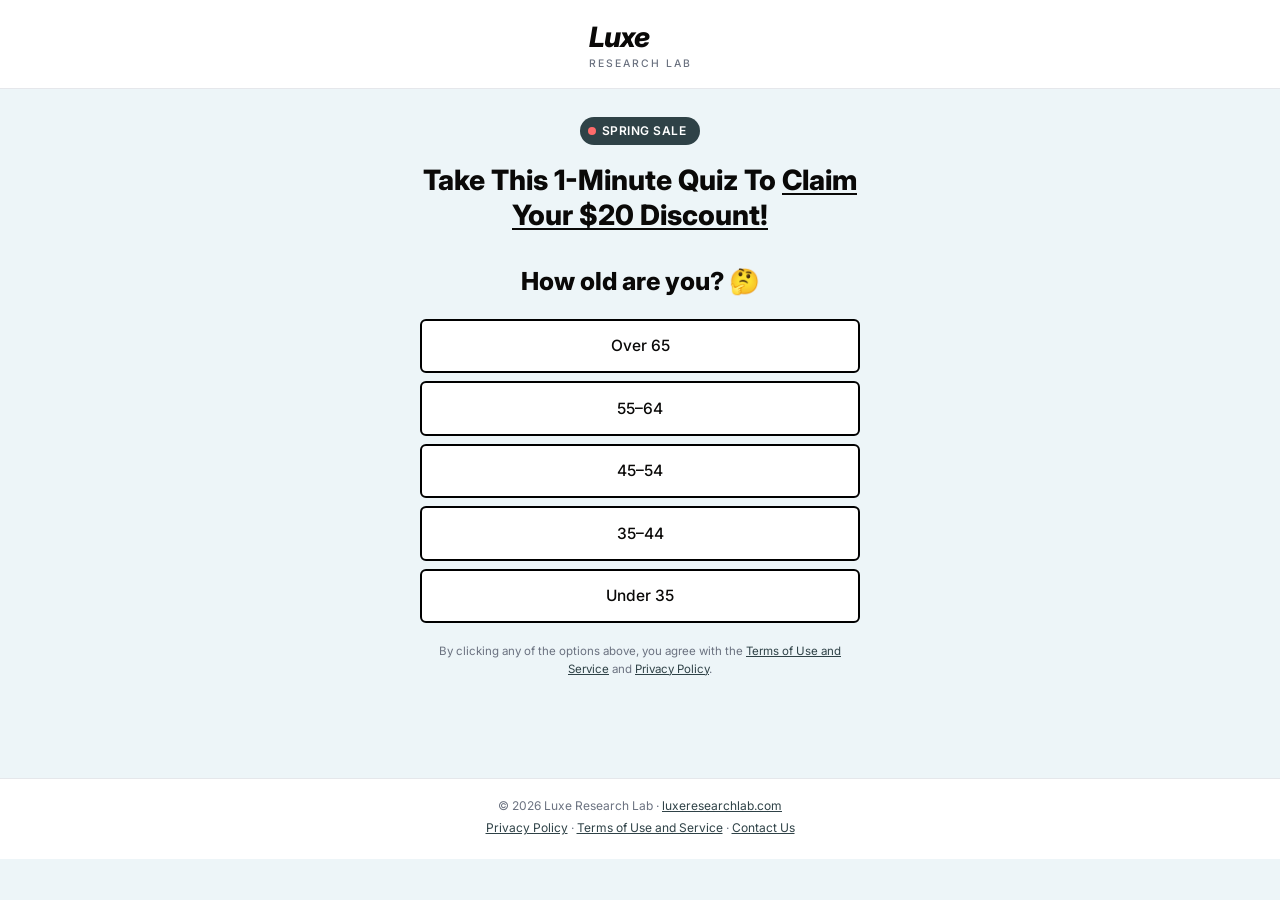
==== commit a1bee504: "Rename index-standalone.html to index.html" ====
--- a/index.html
+++ b/index.html
@@ -8,11 +8,567 @@
   <link rel="preconnect" href="https://fonts.googleapis.com" />
   <link rel="preconnect" href="https://fonts.gstatic.com" crossorigin />
   <link href="https://fonts.googleapis.com/css2?family=Inter:wght@300;400;500;600;700;800&display=swap" rel="stylesheet" />
-  <link rel="stylesheet" href="style.css" />
+  <style>
+/* ============================================================
+   LUXE KOREAN UNDER-EYE BALM — QUIZ FUNNEL
+   Design: Exact replica of Seranova Beauty quiz style
+   ============================================================ */
+
+*, *::before, *::after { box-sizing: border-box; margin: 0; padding: 0; }
+
+:root {
+  --page-bg:        #EDF5F8;
+  --white:          #FFFFFF;
+  --off-white:      #FAFAFA;
+  --text-primary:   #0A0908;
+  --text-secondary: #2E4047;
+  --text-muted:     #6B7280;
+  --option-bg:      #FFFFFF;
+  --option-border:  #000000;
+  --option-radius:  6px;
+  --option-padding: 14.4px;
+  --option-selected-bg:    #E8F4F0;
+  --option-selected-border:#2F4247;
+  --btn-bg:         #2F4247;
+  --btn-radius:     40px;
+  --btn-text:       #FFFFFF;
+  --badge-bg:       #2F4247;
+  --badge-text:     #FFFFFF;
+  --progress-track: #EAEAEB;
+  --progress-fill:  #2F4247;
+  --green:          #16A34A;
+  --green-light:    #DCFCE7;
+  --red:            #DC2626;
+  --red-light:      #FEE2E2;
+  --gold:           #D97706;
+  --max-width:      480px;
+  --font:           'Inter', -apple-system, BlinkMacSystemFont, 'Segoe UI', sans-serif;
+  --transition:     0.18s ease;
+}
+
+html { scroll-behavior: smooth; }
+
+body {
+  font-family: var(--font);
+  background-color: var(--page-bg);
+  color: var(--text-primary);
+  min-height: 100vh;
+  font-size: 16px;
+  line-height: 1.5;
+  -webkit-font-smoothing: antialiased;
+}
+
+a { color: var(--btn-bg); text-decoration: underline; }
+
+/* HEADER */
+.site-header {
+  background: var(--white);
+  border-bottom: 1px solid #E5E7EB;
+  position: sticky;
+  top: 0;
+  z-index: 100;
+}
+.header-inner {
+  max-width: var(--max-width);
+  margin: 0 auto;
+  padding: 16px 20px;
+  display: flex;
+  align-items: center;
+  justify-content: center;
+}
+.logo-text {
+  font-size: 1.75rem;
+  font-weight: 800;
+  color: var(--text-primary);
+  letter-spacing: -1px;
+  font-style: italic;
+}
+.logo-sub {
+  font-size: 0.65rem;
+  font-weight: 500;
+  color: var(--text-muted);
+  text-transform: uppercase;
+  letter-spacing: 2px;
+  display: block;
+  margin-top: -2px;
+  text-align: center;
+}
+
+/* PROGRESS BAR */
+.progress-wrap {
+  background: var(--white);
+  border-bottom: 1px solid #E5E7EB;
+  display: none;
+}
+.progress-wrap.visible { display: block; }
+.progress-bar-track {
+  height: 6px;
+  background: var(--progress-track);
+  width: 100%;
+}
+.progress-bar-fill {
+  height: 100%;
+  background: var(--progress-fill);
+  width: 0%;
+  transition: width 0.4s ease;
+}
+
+/* QUIZ CONTAINER */
+.quiz-container {
+  max-width: var(--max-width);
+  margin: 0 auto;
+  padding: 0 20px 80px;
+}
+
+/* SCREENS */
+.screen { display: none; }
+.screen.active { display: block; animation: fadeUp 0.28s ease; }
+
+@keyframes fadeUp {
+  from { opacity: 0; transform: translateY(10px); }
+  to   { opacity: 1; transform: translateY(0); }
+}
+
+.screen-inner { padding: 28px 0 20px; }
+
+/* SALE BADGE */
+.sale-badge {
+  display: inline-flex;
+  align-items: center;
+  gap: 6px;
+  background: var(--badge-bg);
+  color: var(--badge-text);
+  font-size: 0.75rem;
+  font-weight: 600;
+  padding: 5px 14px 5px 8px;
+  border-radius: 20px;
+  margin-bottom: 18px;
+  text-transform: uppercase;
+  letter-spacing: 0.5px;
+}
+.sale-badge-dot {
+  width: 8px;
+  height: 8px;
+  background: #FF6B6B;
+  border-radius: 50%;
+  flex-shrink: 0;
+}
+
+/* INTRO */
+.intro-screen { text-align: center; padding-top: 28px; }
+.intro-headline {
+  font-size: 1.75rem;
+  font-weight: 800;
+  line-height: 1.25;
+  color: var(--text-primary);
+  margin-bottom: 8px;
+}
+.intro-headline .underline {
+  text-decoration: underline;
+  text-decoration-thickness: 2px;
+  text-underline-offset: 3px;
+}
+
+/* QUESTION HEADER */
+.question-header {
+  text-align: center;
+  margin-bottom: 22px;
+  padding-top: 8px;
+}
+.question-title {
+  font-size: 1.55rem;
+  font-weight: 800;
+  color: var(--text-primary);
+  line-height: 1.3;
+  margin-bottom: 6px;
+}
+.question-sub {
+  font-size: 0.82rem;
+  color: var(--text-muted);
+  font-style: italic;
+}
+
+/* OPTIONS — Seranova EXACT style */
+.options-list {
+  display: flex;
+  flex-direction: column;
+  gap: 8px;
+  margin-bottom: 20px;
+}
+.option-item {
+  display: flex;
+  align-items: center;
+  gap: 10px;
+  background: var(--option-bg);
+  border: 2px solid var(--option-border);
+  border-radius: var(--option-radius);
+  padding: 14.4px;
+  cursor: pointer;
+  transition: all var(--transition);
+  user-select: none;
+  width: 100%;
+}
+.option-item:hover {
+  background: #F5FAFA;
+  border-color: var(--option-selected-border);
+}
+.option-item.selected {
+  background: #E8F4F0;
+  border-color: var(--option-selected-border);
+}
+.option-radio, .option-checkbox { display: none; }
+.option-text-wrap { flex: 1; }
+.option-main-text {
+  font-size: 0.97rem;
+  font-weight: 500;
+  color: var(--text-primary);
+  display: block;
+  line-height: 1.4;
+}
+.option-sub-text {
+  font-size: 0.77rem;
+  color: var(--text-muted);
+  display: block;
+  margin-top: 1px;
+}
+.option-emoji {
+  font-size: 1.1rem;
+  flex-shrink: 0;
+  min-width: 22px;
+}
+
+/* BUTTONS */
+.btn-primary {
+  display: block;
+  width: 100%;
+  background: var(--btn-bg);
+  color: var(--btn-text);
+  font-family: var(--font);
+  font-size: 1rem;
+  font-weight: 600;
+  padding: 15px 24px;
+  border: none;
+  border-radius: var(--btn-radius);
+  cursor: pointer;
+  text-align: center;
+  transition: all var(--transition);
+  text-decoration: none;
+}
+.btn-primary:hover {
+  background: #1e2e33;
+  transform: translateY(-1px);
+  box-shadow: 0 4px 16px rgba(47,66,71,0.35);
+  color: var(--white);
+  text-decoration: none;
+}
+.btn-cta { background: #C0392B; font-size: 1.05rem; font-weight: 700; padding: 17px 24px; }
+.btn-cta:hover { background: #a93226; }
+.btn-offer { background: #16A34A; font-size: 1.05rem; font-weight: 700; padding: 17px 24px; }
+.btn-offer:hover { background: #15803d; }
+
+/* INTERSTITIAL */
+.interstitial-screen { text-align: center; }
+.interstitial-icon { font-size: 2.5rem; margin-bottom: 12px; }
+.interstitial-title {
+  font-size: 1.4rem;
+  font-weight: 700;
+  line-height: 1.35;
+  margin-bottom: 24px;
+  color: var(--text-primary);
+}
+
+/* TESTIMONIALS */
+.testimonials-stack, .testimonials-row {
+  display: flex;
+  flex-direction: column;
+  gap: 12px;
+  margin-bottom: 24px;
+  text-align: left;
+}
+.testimonial-card {
+  background: var(--white);
+  border: 1px solid #E5E7EB;
+  border-radius: 8px;
+  padding: 16px;
+}
+.testi-header {
+  display: flex;
+  align-items: center;
+  gap: 10px;
+  margin-bottom: 8px;
+}
+.testi-avatar {
+  width: 36px;
+  height: 36px;
+  border-radius: 50%;
+  background: var(--btn-bg);
+  color: var(--white);
+  font-weight: 700;
+  font-size: 0.9rem;
+  display: flex;
+  align-items: center;
+  justify-content: center;
+  flex-shrink: 0;
+}
+.testi-name { font-size: 0.88rem; font-weight: 700; color: var(--text-primary); }
+.testi-stars { color: var(--gold); font-size: 0.75rem; }
+.testimonial-card p {
+  font-size: 0.85rem;
+  color: var(--text-secondary);
+  line-height: 1.6;
+  font-style: italic;
+}
+
+/* LOADING */
+.loading-screen { text-align: center; padding-top: 48px; }
+.loading-title { font-size: 1.3rem; font-weight: 700; margin-bottom: 36px; color: var(--text-primary); }
+.loading-steps {
+  display: flex;
+  flex-direction: column;
+  gap: 14px;
+  max-width: 320px;
+  margin: 0 auto 32px;
+  text-align: left;
+}
+.loading-step {
+  display: flex;
+  align-items: center;
+  gap: 12px;
+  font-size: 0.95rem;
+  color: var(--text-secondary);
+  font-weight: 500;
+}
+.step-icon {
+  width: 24px;
+  height: 24px;
+  border-radius: 50%;
+  border: 2px solid #D1D5DB;
+  display: flex;
+  align-items: center;
+  justify-content: center;
+  font-size: 0.7rem;
+  flex-shrink: 0;
+  transition: all 0.3s;
+  color: #D1D5DB;
+}
+.step-icon.done { background: var(--green); border-color: var(--green); color: var(--white); }
+.step-icon.active { border-color: var(--btn-bg); color: var(--btn-bg); animation: spin 1s linear infinite; }
+@keyframes spin { 0% { transform: rotate(0deg); } 100% { transform: rotate(360deg); } }
+.progress-track-wrap {
+  height: 8px;
+  background: var(--progress-track);
+  border-radius: 99px;
+  overflow: hidden;
+  max-width: 320px;
+  margin: 0 auto;
+}
+.progress-track-fill {
+  height: 100%;
+  background: var(--btn-bg);
+  border-radius: 99px;
+  width: 0%;
+  transition: width 0.3s ease;
+}
+.loading-sub { font-size: 0.82rem; color: var(--text-muted); margin-top: 12px; }
+
+/* PROFILE */
+.profile-badge {
+  display: inline-block;
+  background: var(--green-light);
+  color: var(--green);
+  font-weight: 700;
+  font-size: 0.85rem;
+  padding: 6px 16px;
+  border-radius: 99px;
+  margin-bottom: 14px;
+}
+.profile-title { font-size: 1.4rem; font-weight: 800; margin-bottom: 10px; color: var(--text-primary); }
+.profile-sub { font-size: 0.88rem; color: var(--text-secondary); margin-bottom: 24px; line-height: 1.6; }
+.profile-metrics {
+  background: var(--white);
+  border: 1px solid #E5E7EB;
+  border-radius: 8px;
+  padding: 18px;
+  margin-bottom: 24px;
+}
+.metric-row { display: flex; align-items: center; gap: 10px; margin-bottom: 12px; }
+.metric-row:last-child { margin-bottom: 0; }
+.metric-label { font-size: 0.8rem; font-weight: 600; color: var(--text-secondary); width: 130px; flex-shrink: 0; }
+.metric-bar-track { flex: 1; height: 7px; background: #E5E7EB; border-radius: 99px; overflow: hidden; }
+.metric-bar-fill { height: 100%; border-radius: 99px; }
+.metric-bar-fill.bad { background: var(--red); }
+.metric-bar-fill.warn { background: var(--gold); }
+.metric-val { font-size: 0.75rem; font-weight: 700; width: 80px; text-align: right; flex-shrink: 0; }
+.metric-val.bad { color: var(--red); }
+.metric-val.warn { color: var(--gold); }
+
+/* INSIGHT BOX */
+.insight-box {
+  background: #EFF6FF;
+  border: 1px solid #BFDBFE;
+  border-radius: 6px;
+  padding: 12px 14px;
+  font-size: 0.84rem;
+  color: #1E40AF;
+  line-height: 1.55;
+  margin-bottom: 18px;
+}
+
+/* RESULTS */
+.results-header { text-align: center; margin-bottom: 28px; }
+.results-eyebrow { font-size: 0.75rem; font-weight: 600; color: var(--text-muted); text-transform: uppercase; letter-spacing: 1px; margin-bottom: 8px; }
+.results-title { font-size: 1.5rem; font-weight: 800; line-height: 1.3; margin-bottom: 6px; color: var(--text-primary); }
+.results-title .highlight { color: var(--btn-bg); }
+.results-sub { font-size: 0.88rem; color: var(--text-muted); }
+.transformation-card {
+  background: var(--white);
+  border: 1px solid #E5E7EB;
+  border-radius: 8px;
+  padding: 18px;
+  margin-bottom: 20px;
+}
+.transformation-grid {
+  display: grid;
+  grid-template-columns: 1fr auto 1fr;
+  gap: 10px;
+  align-items: start;
+}
+.transform-col-label {
+  font-size: 0.68rem;
+  font-weight: 700;
+  text-transform: uppercase;
+  letter-spacing: 1px;
+  color: var(--text-muted);
+  margin-bottom: 10px;
+  text-align: center;
+}
+.transform-arrow { font-size: 1.2rem; color: var(--btn-bg); align-self: center; text-align: center; }
+.transform-item {
+  display: flex;
+  align-items: center;
+  gap: 6px;
+  padding: 6px 8px;
+  border-radius: 4px;
+  margin-bottom: 6px;
+  font-size: 0.8rem;
+}
+.transform-item.bad { background: var(--red-light); color: var(--red); }
+.transform-item.good { background: var(--green-light); color: var(--green); }
+.transform-item span:nth-child(2) { font-weight: 600; flex: 1; }
+.transform-level { font-size: 0.7rem; font-weight: 700; }
+.results-checks { display: flex; flex-direction: column; gap: 8px; margin-bottom: 24px; }
+.result-check {
+  display: flex;
+  align-items: flex-start;
+  gap: 8px;
+  font-size: 0.88rem;
+  color: var(--text-secondary);
+  background: var(--green-light);
+  border-radius: 6px;
+  padding: 10px 12px;
+  line-height: 1.5;
+}
+.result-check-icon { color: var(--green); font-size: 1rem; flex-shrink: 0; }
+.how-to-use {
+  background: var(--white);
+  border: 1px solid #E5E7EB;
+  border-radius: 8px;
+  padding: 20px;
+  margin-bottom: 24px;
+}
+.how-to-use h3 { font-size: 1rem; font-weight: 700; margin-bottom: 6px; }
+.how-to-use p { font-size: 0.84rem; color: var(--text-secondary); margin-bottom: 16px; }
+.steps-row { display: grid; grid-template-columns: repeat(4, 1fr); gap: 10px; }
+@media (max-width: 400px) { .steps-row { grid-template-columns: repeat(2, 1fr); } }
+.step-item { text-align: center; }
+.step-num {
+  width: 32px;
+  height: 32px;
+  border-radius: 50%;
+  background: var(--btn-bg);
+  color: var(--white);
+  font-weight: 700;
+  font-size: 0.9rem;
+  display: flex;
+  align-items: center;
+  justify-content: center;
+  margin: 0 auto 6px;
+}
+.step-item p { font-size: 0.75rem; color: var(--text-secondary); line-height: 1.4; }
+
+/* OFFER */
+.offer-eyebrow { text-align: center; font-size: 0.8rem; color: var(--text-muted); margin-bottom: 14px; font-style: italic; }
+.offer-title { font-size: 1.5rem; font-weight: 800; text-align: center; margin-bottom: 24px; line-height: 1.3; }
+.offer-card {
+  background: var(--white);
+  border: 2px solid var(--btn-bg);
+  border-radius: 10px;
+  padding: 22px;
+  margin-bottom: 36px;
+}
+.offer-product-row {
+  display: flex;
+  align-items: center;
+  gap: 14px;
+  margin-bottom: 18px;
+  padding-bottom: 18px;
+  border-bottom: 1px solid #E5E7EB;
+}
+.offer-product-icon { font-size: 2.2rem; }
+.offer-product-info h3 { font-size: 1rem; font-weight: 700; margin-bottom: 3px; }
+.offer-product-info p { font-size: 0.75rem; color: var(--text-muted); margin-bottom: 4px; }
+.stars { color: var(--gold); font-size: 0.88rem; }
+.stars span { color: var(--text-muted); font-size: 0.8rem; }
+.offer-pricing {
+  margin-bottom: 18px;
+  padding-bottom: 18px;
+  border-bottom: 1px solid #E5E7EB;
+}
+.price-original { font-size: 0.84rem; color: var(--text-muted); margin-bottom: 3px; }
+.price-original s { color: var(--red); }
+.price-quiz { font-size: 1.4rem; font-weight: 800; color: var(--text-primary); margin-bottom: 3px; }
+.price-quiz strong { color: var(--green); }
+.price-save { font-size: 0.84rem; font-weight: 600; color: var(--green); }
+.offer-guarantees { display: flex; flex-direction: column; gap: 8px; margin-bottom: 20px; }
+.guarantee-item { font-size: 0.84rem; color: var(--text-secondary); line-height: 1.5; }
+.offer-disclaimer { text-align: center; font-size: 0.7rem; color: var(--text-muted); margin-top: 10px; }
+.ingredients-section { margin-bottom: 36px; }
+.ingredients-section h3 { font-size: 1.1rem; font-weight: 700; text-align: center; margin-bottom: 6px; }
+.ingredients-intro { font-size: 0.84rem; color: var(--text-secondary); text-align: center; margin-bottom: 16px; }
+.ingredients-list { display: flex; flex-direction: column; gap: 10px; }
+.ingredient-item {
+  background: var(--white);
+  border: 1px solid #E5E7EB;
+  border-radius: 6px;
+  padding: 12px 14px;
+}
+.ingredient-item strong { display: block; font-size: 0.88rem; color: var(--btn-bg); margin-bottom: 3px; }
+.ingredient-item p { font-size: 0.8rem; color: var(--text-secondary); line-height: 1.5; }
+.final-cta-wrap { text-align: center; margin-top: 8px; }
+.final-guarantee { font-size: 0.78rem; color: var(--text-muted); margin-top: 10px; text-align: center; }
+
+/* FOOTER */
+.site-footer { background: var(--white); border-top: 1px solid #E5E7EB; padding: 18px 20px; }
+.footer-inner { max-width: var(--max-width); margin: 0 auto; text-align: center; }
+.footer-inner p { font-size: 0.75rem; color: var(--text-muted); margin-bottom: 4px; }
+
+/* DISCLAIMER */
+.disclaimer-small { font-size: 0.72rem; color: var(--text-muted); margin-top: 12px; text-align: center; }
+
+/* RESPONSIVE */
+@media (max-width: 520px) {
+  .quiz-container { padding: 0 14px 80px; }
+  .intro-headline { font-size: 1.45rem; }
+  .question-title { font-size: 1.25rem; }
+  .results-title { font-size: 1.3rem; }
+  .transformation-grid { grid-template-columns: 1fr; }
+  .transform-arrow { transform: rotate(90deg); text-align: center; }
+}
+  </style>
 </head>
 <body>
 
-  <!-- ===== HEADER ===== -->
+  <!-- HEADER -->
   <header class="site-header">
     <div class="header-inner">
       <div class="logo">
@@ -22,19 +578,17 @@
     </div>
   </header>
 
-  <!-- ===== PROGRESS BAR ===== -->
+  <!-- PROGRESS BAR -->
   <div class="progress-wrap" id="progressWrap">
     <div class="progress-bar-track">
       <div class="progress-bar-fill" id="progressBarFill"></div>
     </div>
   </div>
 
-  <!-- ===== QUIZ CONTAINER ===== -->
+  <!-- QUIZ CONTAINER -->
   <main class="quiz-container" id="quizContainer">
 
-    <!-- ══════════════════════════════════════
-         SCREEN 0 — INTRO + AGE (Seranova style: combined)
-    ══════════════════════════════════════ -->
+    <!-- SCREEN 0 — INTRO + AGE -->
     <section class="screen active" id="screen-0">
       <div class="screen-inner intro-screen">
         <div class="sale-badge">
@@ -68,14 +622,10 @@
       </div>
     </section>
 
-    <!-- ══════════════════════════════════════
-         SCREEN 1 — (placeholder, skip to 2)
-    ══════════════════════════════════════ -->
-    <section class="screen" id="screen-1" style="display:none;"></section>
-
-    <!-- ══════════════════════════════════════
-         SCREEN 2 — MAIN CONCERN (multi)
-    ══════════════════════════════════════ -->
+    <!-- SCREEN 1 — placeholder -->
+    <section class="screen" id="screen-1"></section>
+
+    <!-- SCREEN 2 — MAIN CONCERN -->
     <section class="screen" id="screen-2">
       <div class="screen-inner">
         <div class="question-header">
@@ -84,7 +634,6 @@
         </div>
         <div class="options-list">
           <div class="option-item" onclick="toggleMulti(this)">
-            <span class="option-checkbox">✓</span>
             <span class="option-emoji">🫧</span>
             <div class="option-text-wrap">
               <span class="option-main-text">Puffiness & Bags</span>
@@ -92,7 +641,6 @@
             </div>
           </div>
           <div class="option-item" onclick="toggleMulti(this)">
-            <span class="option-checkbox">✓</span>
             <span class="option-emoji">🌑</span>
             <div class="option-text-wrap">
               <span class="option-main-text">Dark Circles</span>
@@ -100,7 +648,6 @@
             </div>
           </div>
           <div class="option-item" onclick="toggleMulti(this)">
-            <span class="option-checkbox">✓</span>
             <span class="option-emoji">〰️</span>
             <div class="option-text-wrap">
               <span class="option-main-text">Fine Lines & Wrinkles</span>
@@ -108,7 +655,6 @@
             </div>
           </div>
           <div class="option-item" onclick="toggleMulti(this)">
-            <span class="option-checkbox">✓</span>
             <span class="option-emoji">💧</span>
             <div class="option-text-wrap">
               <span class="option-main-text">Dryness & Crepey Skin</span>
@@ -116,7 +662,6 @@
             </div>
           </div>
           <div class="option-item" onclick="toggleMulti(this)">
-            <span class="option-checkbox">✓</span>
             <span class="option-emoji">😴</span>
             <div class="option-text-wrap">
               <span class="option-main-text">Tired-Looking Eyes</span>
@@ -128,9 +673,7 @@
       </div>
     </section>
 
-    <!-- ══════════════════════════════════════
-         SCREEN 3 — SEVERITY (multi)
-    ══════════════════════════════════════ -->
+    <!-- SCREEN 3 — SEVERITY -->
     <section class="screen" id="screen-3">
       <div class="screen-inner">
         <div class="question-header">
@@ -139,19 +682,15 @@
         </div>
         <div class="options-list">
           <div class="option-item" onclick="toggleMulti(this)">
-            <span class="option-checkbox">✓</span>
             <div class="option-text-wrap"><span class="option-main-text">Mild — Noticeable only up close</span></div>
           </div>
           <div class="option-item" onclick="toggleMulti(this)">
-            <span class="option-checkbox">✓</span>
             <div class="option-text-wrap"><span class="option-main-text">Moderate — Visible in photos & mirrors</span></div>
           </div>
           <div class="option-item" onclick="toggleMulti(this)">
-            <span class="option-checkbox">✓</span>
             <div class="option-text-wrap"><span class="option-main-text">Significant — Others notice & comment</span></div>
           </div>
           <div class="option-item" onclick="toggleMulti(this)">
-            <span class="option-checkbox">✓</span>
             <div class="option-text-wrap"><span class="option-main-text">Severe — Makes me look much older/tired</span></div>
           </div>
         </div>
@@ -159,9 +698,7 @@
       </div>
     </section>
 
-    <!-- ══════════════════════════════════════
-         SCREEN 4 — SOCIAL PROOF INTERSTITIAL
-    ══════════════════════════════════════ -->
+    <!-- SCREEN 4 — SOCIAL PROOF -->
     <section class="screen" id="screen-4">
       <div class="screen-inner interstitial-screen">
         <div class="interstitial-icon">💪</div>
@@ -170,30 +707,21 @@
           <div class="testimonial-card">
             <div class="testi-header">
               <div class="testi-avatar">M</div>
-              <div>
-                <div class="testi-name">Margaret T., 56</div>
-                <div class="testi-stars">★★★★★</div>
-              </div>
+              <div><div class="testi-name">Margaret T., 56</div><div class="testi-stars">★★★★★</div></div>
             </div>
             <p>"Day 4 my husband asked what I was doing differently. By day 10 the puffiness was genuinely less visible. First eye cream that actually did something I could see with my own eyes."</p>
           </div>
           <div class="testimonial-card">
             <div class="testi-header">
               <div class="testi-avatar">D</div>
-              <div>
-                <div class="testi-name">Diane K., 52</div>
-                <div class="testi-stars">★★★★★</div>
-              </div>
+              <div><div class="testi-name">Diane K., 52</div><div class="testi-stars">★★★★★</div></div>
             </div>
             <p>"This absorbs in seconds and I could feel the difference by end of week one. My fine lines look softer. Dark circles lighter. I'm genuinely angry nobody told me about this sooner."</p>
           </div>
           <div class="testimonial-card">
             <div class="testi-header">
               <div class="testi-avatar">S</div>
-              <div>
-                <div class="testi-name">Susan L., 47</div>
-                <div class="testi-stars">★★★★★</div>
-              </div>
+              <div><div class="testi-name">Susan L., 47</div><div class="testi-stars">★★★★★</div></div>
             </div>
             <p>"Three weeks in my under-eyes look rested. Smoother. More alive. My daughter said I look like I came back from vacation. I didn't lol. Just found the right eye balm finally."</p>
           </div>
@@ -202,9 +730,7 @@
       </div>
     </section>
 
-    <!-- ══════════════════════════════════════
-         SCREEN 5 — SUN EXPOSURE
-    ══════════════════════════════════════ -->
+    <!-- SCREEN 5 — SUN EXPOSURE -->
     <section class="screen" id="screen-5">
       <div class="screen-inner">
         <div class="question-header">
@@ -212,28 +738,22 @@
         </div>
         <div class="options-list">
           <div class="option-item" onclick="selectSingle(this)">
-            <span class="option-radio"></span>
             <div class="option-text-wrap"><span class="option-main-text">Rarely — I stay mostly indoors</span></div>
           </div>
           <div class="option-item" onclick="selectSingle(this)">
-            <span class="option-radio"></span>
             <div class="option-text-wrap"><span class="option-main-text">Sometimes — Occasional outdoor activities</span></div>
           </div>
           <div class="option-item" onclick="selectSingle(this)">
-            <span class="option-radio"></span>
             <div class="option-text-wrap"><span class="option-main-text">Often — I'm outdoors most days</span></div>
           </div>
           <div class="option-item" onclick="selectSingle(this)">
-            <span class="option-radio"></span>
             <div class="option-text-wrap"><span class="option-main-text">Daily — Extended sun exposure regularly</span></div>
           </div>
         </div>
       </div>
     </section>
 
-    <!-- ══════════════════════════════════════
-         SCREEN 6 — SLEEP
-    ══════════════════════════════════════ -->
+    <!-- SCREEN 6 — SLEEP -->
     <section class="screen" id="screen-6">
       <div class="screen-inner">
         <div class="question-header">
@@ -241,28 +761,22 @@
         </div>
         <div class="options-list">
           <div class="option-item" onclick="selectSingle(this)">
-            <span class="option-radio"></span>
             <div class="option-text-wrap"><span class="option-main-text">Less than 5 hours</span></div>
           </div>
           <div class="option-item" onclick="selectSingle(this)">
-            <span class="option-radio"></span>
             <div class="option-text-wrap"><span class="option-main-text">5–6 hours</span></div>
           </div>
           <div class="option-item" onclick="selectSingle(this)">
-            <span class="option-radio"></span>
             <div class="option-text-wrap"><span class="option-main-text">7–8 hours</span></div>
           </div>
           <div class="option-item" onclick="selectSingle(this)">
-            <span class="option-radio"></span>
             <div class="option-text-wrap"><span class="option-main-text">My sleep is unpredictable</span></div>
           </div>
         </div>
       </div>
     </section>
 
-    <!-- ══════════════════════════════════════
-         SCREEN 7 — STRESS
-    ══════════════════════════════════════ -->
+    <!-- SCREEN 7 — STRESS -->
     <section class="screen" id="screen-7">
       <div class="screen-inner">
         <div class="question-header">
@@ -270,28 +784,22 @@
         </div>
         <div class="options-list">
           <div class="option-item" onclick="selectSingle(this)">
-            <span class="option-radio"></span>
             <div class="option-text-wrap"><span class="option-main-text">Most days, especially at work</span></div>
           </div>
           <div class="option-item" onclick="selectSingle(this)">
-            <span class="option-radio"></span>
             <div class="option-text-wrap"><span class="option-main-text">Mainly during busy periods</span></div>
           </div>
           <div class="option-item" onclick="selectSingle(this)">
-            <span class="option-radio"></span>
             <div class="option-text-wrap"><span class="option-main-text">Occasionally</span></div>
           </div>
           <div class="option-item" onclick="selectSingle(this)">
-            <span class="option-radio"></span>
             <div class="option-text-wrap"><span class="option-main-text">Rarely — I manage stress well</span></div>
           </div>
         </div>
       </div>
     </section>
 
-    <!-- ══════════════════════════════════════
-         SCREEN 8 — SENSITIVE SKIN
-    ══════════════════════════════════════ -->
+    <!-- SCREEN 8 — SENSITIVE SKIN -->
     <section class="screen" id="screen-8">
       <div class="screen-inner">
         <div class="question-header">
@@ -300,44 +808,27 @@
         </div>
         <div class="options-list">
           <div class="option-item" onclick="selectSingle(this)">
-            <span class="option-radio"></span>
             <div class="option-text-wrap"><span class="option-main-text">Yes — My skin reacts to most products</span></div>
           </div>
           <div class="option-item" onclick="selectSingle(this)">
-            <span class="option-radio"></span>
             <div class="option-text-wrap"><span class="option-main-text">Sometimes — Certain ingredients irritate me</span></div>
           </div>
           <div class="option-item" onclick="selectSingle(this)">
-            <span class="option-radio"></span>
             <div class="option-text-wrap"><span class="option-main-text">No — My skin tolerates most products</span></div>
           </div>
         </div>
       </div>
     </section>
 
-    <!-- ══════════════════════════════════════
-         SCREEN 9 — LOADING (profile)
-    ══════════════════════════════════════ -->
+    <!-- SCREEN 9 — LOADING (profile) -->
     <section class="screen" id="screen-9">
       <div class="screen-inner loading-screen">
-        <h2 class="loading-title">Creating your skin profile….</h2>
+        <h2 class="loading-title">Creating your skin profile…</h2>
         <div class="loading-steps">
-          <div class="loading-step" id="lstep-0">
-            <span class="step-icon" id="sicon-0">○</span>
-            <span>Evaluating your answers</span>
-          </div>
-          <div class="loading-step" id="lstep-1">
-            <span class="step-icon" id="sicon-1">○</span>
-            <span>Analyzing your under-eye condition</span>
-          </div>
-          <div class="loading-step" id="lstep-2">
-            <span class="step-icon" id="sicon-2">○</span>
-            <span>Determining your skin type</span>
-          </div>
-          <div class="loading-step" id="lstep-3">
-            <span class="step-icon" id="sicon-3">○</span>
-            <span>Building your summary</span>
-          </div>
+          <div class="loading-step"><span class="step-icon" id="sicon-0">○</span><span>Evaluating your answers</span></div>
+          <div class="loading-step"><span class="step-icon" id="sicon-1">○</span><span>Analyzing your under-eye condition</span></div>
+          <div class="loading-step"><span class="step-icon" id="sicon-2">○</span><span>Determining your skin type</span></div>
+          <div class="loading-step"><span class="step-icon" id="sicon-3">○</span><span>Building your summary</span></div>
         </div>
         <div class="progress-track-wrap">
           <div class="progress-track-fill" id="loadingFill1"></div>
@@ -345,9 +836,7 @@
       </div>
     </section>
 
-    <!-- ══════════════════════════════════════
-         SCREEN 10 — PROFILE RESULT
-    ══════════════════════════════════════ -->
+    <!-- SCREEN 10 — PROFILE RESULT -->
     <section class="screen" id="screen-10">
       <div class="screen-inner">
         <div style="text-align:center; margin-bottom:16px;">
@@ -376,9 +865,7 @@
       </div>
     </section>
 
-    <!-- ══════════════════════════════════════
-         SCREEN 11 — PREVIOUS SOLUTIONS (multi)
-    ══════════════════════════════════════ -->
+    <!-- SCREEN 11 — PREVIOUS SOLUTIONS -->
     <section class="screen" id="screen-11">
       <div class="screen-inner">
         <div class="question-header">
@@ -387,27 +874,21 @@
         </div>
         <div class="options-list">
           <div class="option-item" onclick="toggleMulti(this)">
-            <span class="option-checkbox">✓</span>
             <div class="option-text-wrap"><span class="option-main-text">Eye creams & serums</span></div>
           </div>
           <div class="option-item" onclick="toggleMulti(this)">
-            <span class="option-checkbox">✓</span>
             <div class="option-text-wrap"><span class="option-main-text">Retinol products</span></div>
           </div>
           <div class="option-item" onclick="toggleMulti(this)">
-            <span class="option-checkbox">✓</span>
             <div class="option-text-wrap"><span class="option-main-text">Vitamin C serums</span></div>
           </div>
           <div class="option-item" onclick="toggleMulti(this)">
-            <span class="option-checkbox">✓</span>
             <div class="option-text-wrap"><span class="option-main-text">Luxury department store brands</span></div>
           </div>
           <div class="option-item" onclick="toggleMulti(this)">
-            <span class="option-checkbox">✓</span>
             <div class="option-text-wrap"><span class="option-main-text">Concealer / makeup coverage</span></div>
           </div>
           <div class="option-item" onclick="toggleMulti(this)">
-            <span class="option-checkbox">✓</span>
             <div class="option-text-wrap"><span class="option-main-text">Nothing — I haven't found anything that works</span></div>
           </div>
         </div>
@@ -415,9 +896,7 @@
       </div>
     </section>
 
-    <!-- ══════════════════════════════════════
-         SCREEN 12 — EXPERIENCE (multi)
-    ══════════════════════════════════════ -->
+    <!-- SCREEN 12 — EXPERIENCE -->
     <section class="screen" id="screen-12">
       <div class="screen-inner">
         <div class="question-header">
@@ -426,51 +905,42 @@
         </div>
         <div class="options-list">
           <div class="option-item" onclick="toggleMulti(this)">
-            <span class="option-checkbox">✓</span>
             <div class="option-text-wrap">
               <span class="option-main-text">Amazing</span>
               <span class="option-sub-text">Great results exactly as promised</span>
             </div>
           </div>
           <div class="option-item" onclick="toggleMulti(this)">
-            <span class="option-checkbox">✓</span>
             <div class="option-text-wrap">
               <span class="option-main-text">Saw improvements</span>
               <span class="option-sub-text">Helped with hydration but not puffiness or dark circles</span>
             </div>
           </div>
           <div class="option-item" onclick="toggleMulti(this)">
-            <span class="option-checkbox">✓</span>
             <div class="option-text-wrap">
               <span class="option-main-text">Disappointing</span>
               <span class="option-sub-text">Spent a lot but saw minimal results</span>
             </div>
           </div>
           <div class="option-item" onclick="toggleMulti(this)">
-            <span class="option-checkbox">✓</span>
             <div class="option-text-wrap">
               <span class="option-main-text">Complete waste of money</span>
               <span class="option-sub-text">Saw zero improvement</span>
             </div>
           </div>
           <div class="option-item" onclick="toggleMulti(this)">
-            <span class="option-checkbox">✓</span>
             <div class="option-text-wrap">
               <span class="option-main-text">Irritated or damaged my skin</span>
               <span class="option-sub-text">Caused redness, stinging, or puffiness</span>
             </div>
           </div>
         </div>
-        <div class="insight-box">
-          💡 If you want truly rested, younger-looking eyes you need ingredients that actually absorb into the thin under-eye skin — not sit on top of it.
-        </div>
+        <div class="insight-box">💡 If you want truly rested, younger-looking eyes you need ingredients that actually absorb into the thin under-eye skin — not sit on top of it.</div>
         <button class="btn-primary" onclick="nextScreen()">Continue →</button>
       </div>
     </section>
 
-    <!-- ══════════════════════════════════════
-         SCREEN 13 — SKINCARE ROUTINE
-    ══════════════════════════════════════ -->
+    <!-- SCREEN 13 — SKINCARE ROUTINE -->
     <section class="screen" id="screen-13">
       <div class="screen-inner">
         <div class="question-header">
@@ -478,28 +948,24 @@
         </div>
         <div class="options-list">
           <div class="option-item" onclick="selectSingle(this)">
-            <span class="option-radio"></span>
             <div class="option-text-wrap">
               <span class="option-main-text">Minimal routine</span>
               <span class="option-sub-text">Just cleanser, moisturizer (or less)</span>
             </div>
           </div>
           <div class="option-item" onclick="selectSingle(this)">
-            <span class="option-radio"></span>
             <div class="option-text-wrap">
               <span class="option-main-text">Basic routine</span>
               <span class="option-sub-text">Cleanser, Moisturizer, and SPF</span>
             </div>
           </div>
           <div class="option-item" onclick="selectSingle(this)">
-            <span class="option-radio"></span>
             <div class="option-text-wrap">
               <span class="option-main-text">Moderate Routine</span>
               <span class="option-sub-text">Multiple products (serums, eye cream, etc)</span>
             </div>
           </div>
           <div class="option-item" onclick="selectSingle(this)">
-            <span class="option-radio"></span>
             <div class="option-text-wrap">
               <span class="option-main-text">Extensive Routine</span>
               <span class="option-sub-text">5+ products with active ingredients (retinol, vitamin c, etc.)</span>
@@ -509,31 +975,23 @@
       </div>
     </section>
 
-    <!-- ══════════════════════════════════════
-         SCREEN 14 — REPLACE ROUTINE (interstitial)
-    ══════════════════════════════════════ -->
+    <!-- SCREEN 14 — REPLACE ROUTINE -->
     <section class="screen" id="screen-14">
       <div class="screen-inner interstitial-screen">
         <h2 class="interstitial-title">Replace Your Entire Eye Care Routine With Luxe</h2>
-        <p style="font-size:0.9rem;color:var(--text-secondary);margin-bottom:20px;text-align:center;">"Better results for much less cost and time"</p>
+        <p style="font-size:0.9rem;color:var(--text-secondary);margin-bottom:20px;">"Better results for much less cost and time"</p>
         <div class="testimonials-stack">
           <div class="testimonial-card">
             <div class="testi-header">
               <div class="testi-avatar">L</div>
-              <div>
-                <div class="testi-name">Linda R., 51</div>
-                <div class="testi-stars">★★★★★</div>
-              </div>
+              <div><div class="testi-name">Linda R., 51</div><div class="testi-stars">★★★★★</div></div>
             </div>
             <p>"Two weeks into using this I skipped concealer one morning just to test it. My coworker said I looked good. No concealer. First time in years honestly."</p>
           </div>
           <div class="testimonial-card">
             <div class="testi-header">
               <div class="testi-avatar">C</div>
-              <div>
-                <div class="testi-name">Carol A., 63</div>
-                <div class="testi-stars">★★★★★</div>
-              </div>
+              <div><div class="testi-name">Carol A., 63</div><div class="testi-stars">★★★★★</div></div>
             </div>
             <p>"I threw away an entire drawer of eye creams. Spent thousands over the years and they never worked. With Luxe, I actually see results. My dark circles are fading and I'm saving hundreds every month."</p>
           </div>
@@ -542,9 +1000,7 @@
       </div>
     </section>
 
-    <!-- ══════════════════════════════════════
-         SCREEN 15 — EMOTIONAL QUESTION
-    ══════════════════════════════════════ -->
+    <!-- SCREEN 15 — EMOTIONAL -->
     <section class="screen" id="screen-15">
       <div class="screen-inner">
         <div class="question-header">
@@ -552,28 +1008,22 @@
         </div>
         <div class="options-list">
           <div class="option-item" onclick="selectSingle(this)">
-            <span class="option-radio"></span>
             <div class="option-text-wrap"><span class="option-main-text">Yes — Every time I look in the mirror</span></div>
           </div>
           <div class="option-item" onclick="selectSingle(this)">
-            <span class="option-radio"></span>
             <div class="option-text-wrap"><span class="option-main-text">Sometimes — Especially in photos</span></div>
           </div>
           <div class="option-item" onclick="selectSingle(this)">
-            <span class="option-radio"></span>
             <div class="option-text-wrap"><span class="option-main-text">Occasionally — On bad days</span></div>
           </div>
           <div class="option-item" onclick="selectSingle(this)">
-            <span class="option-radio"></span>
             <div class="option-text-wrap"><span class="option-main-text">Not really — I'm comfortable with my skin</span></div>
           </div>
         </div>
       </div>
     </section>
 
-    <!-- ══════════════════════════════════════
-         SCREEN 16 — CONFIDENCE QUESTION
-    ══════════════════════════════════════ -->
+    <!-- SCREEN 16 — CONFIDENCE -->
     <section class="screen" id="screen-16">
       <div class="screen-inner">
         <div class="question-header">
@@ -581,28 +1031,22 @@
         </div>
         <div class="options-list">
           <div class="option-item" onclick="selectSingle(this)">
-            <span class="option-radio"></span>
             <div class="option-text-wrap"><span class="option-main-text">I'd feel a surge of confidence</span></div>
           </div>
           <div class="option-item" onclick="selectSingle(this)">
-            <span class="option-radio"></span>
             <div class="option-text-wrap"><span class="option-main-text">I'd finally feel like myself again</span></div>
           </div>
           <div class="option-item" onclick="selectSingle(this)">
-            <span class="option-radio"></span>
             <div class="option-text-wrap"><span class="option-main-text">I'd stop hiding from cameras</span></div>
           </div>
           <div class="option-item" onclick="selectSingle(this)">
-            <span class="option-radio"></span>
             <div class="option-text-wrap"><span class="option-main-text">I'd skip the concealer for the first time in years</span></div>
           </div>
         </div>
       </div>
     </section>
 
-    <!-- ══════════════════════════════════════
-         SCREEN 17 — EVENT
-    ══════════════════════════════════════ -->
+    <!-- SCREEN 17 — EVENT -->
     <section class="screen" id="screen-17">
       <div class="screen-inner">
         <div class="question-header">
@@ -611,28 +1055,22 @@
         </div>
         <div class="options-list">
           <div class="option-item" onclick="selectSingle(this)">
-            <span class="option-radio"></span>
             <div class="option-text-wrap"><span class="option-main-text">Wedding or special celebration</span></div>
           </div>
           <div class="option-item" onclick="selectSingle(this)">
-            <span class="option-radio"></span>
             <div class="option-text-wrap"><span class="option-main-text">Vacation or travel</span></div>
           </div>
           <div class="option-item" onclick="selectSingle(this)">
-            <span class="option-radio"></span>
             <div class="option-text-wrap"><span class="option-main-text">Family reunion or photos</span></div>
           </div>
           <div class="option-item" onclick="selectSingle(this)">
-            <span class="option-radio"></span>
             <div class="option-text-wrap"><span class="option-main-text">Just want to feel confident daily</span></div>
           </div>
         </div>
       </div>
     </section>
 
-    <!-- ══════════════════════════════════════
-         SCREEN 18 — CALCULATING (loading)
-    ══════════════════════════════════════ -->
+    <!-- SCREEN 18 — CALCULATING -->
     <section class="screen" id="screen-18">
       <div class="screen-inner loading-screen">
         <h2 class="loading-title">Calculating possible skin transformation…</h2>
@@ -643,9 +1081,7 @@
       </div>
     </section>
 
-    <!-- ══════════════════════════════════════
-         SCREEN 19 — RESULTS
-    ══════════════════════════════════════ -->
+    <!-- SCREEN 19 — RESULTS -->
     <section class="screen" id="screen-19">
       <div class="screen-inner">
         <div class="results-header">
@@ -653,7 +1089,6 @@
           <h2 class="results-title">You Are Just <span class="highlight">3 Weeks Away</span> From Brighter, Rested-Looking Eyes!</h2>
           <p class="results-sub">Here's what you can expect:</p>
         </div>
-
         <div class="transformation-card">
           <div class="transformation-grid">
             <div>
@@ -673,13 +1108,11 @@
             </div>
           </div>
         </div>
-
         <div class="results-checks">
           <div class="result-check"><span class="result-check-icon">✅</span>First visible results after just <strong>&nbsp;1 week</strong> of daily use.</div>
           <div class="result-check"><span class="result-check-icon">✅</span>Visibly reduced puffiness and dark circles by <strong id="targetDate">&nbsp;</strong></div>
           <div class="result-check"><span class="result-check-icon">✅</span>No fragrance, no alcohol, no harsh actives — <strong>safe for sensitive skin</strong></div>
         </div>
-
         <div class="how-to-use">
           <h3>You Can Use Luxe In Just 2 Minutes From Home</h3>
           <p>You don't need a complicated 10-step routine. Just apply a small dab of Luxe Korean Under-Eye Balm morning and night — and let it work its magic.</p>
@@ -690,19 +1123,15 @@
             <div class="step-item"><div class="step-num">4</div><p>Apply makeup or go bare</p></div>
           </div>
         </div>
-
         <button class="btn-primary btn-cta" onclick="nextScreen()">Claim My Discount Now →</button>
       </div>
     </section>
 
-    <!-- ══════════════════════════════════════
-         SCREEN 20 — FINAL OFFER
-    ══════════════════════════════════════ -->
+    <!-- SCREEN 20 — FINAL OFFER -->
     <section class="screen" id="screen-20">
       <div class="screen-inner">
         <p class="offer-eyebrow">Applying one-time Discount…</p>
         <h2 class="offer-title">Congratulations! 🎉 Your Personalized Offer is Ready</h2>
-
         <div class="offer-card">
           <div class="offer-product-row">
             <div class="offer-product-icon">👁️</div>
@@ -722,12 +1151,11 @@
             <div class="guarantee-item">🚚 <strong>Free Shipping</strong> — Ships today</div>
             <div class="guarantee-item">✅ <strong>100% Dermatologist Approved</strong></div>
           </div>
-          <a href="https://luxeresearchlab.com/products/luxe-korean-under-eye-balm" class="btn-primary btn-offer" target="_blank">
+          <a href="https://luxeresearchlab.com/products/luxe-korean-under-eye-balm" class="btn-primary" target="_blank" style="display:block;text-align:center;margin-bottom:8px;">
             🛒 Claim My Discount — $34.99
           </a>
           <p class="offer-disclaimer">Secure checkout. 256-bit SSL encryption.</p>
         </div>
-
         <div class="ingredients-section">
           <h3>Why Luxe Works When Others Don't</h3>
           <p class="ingredients-intro">Five targeted ingredients. Each one does one specific job for your under-eye skin:</p>
@@ -739,7 +1167,6 @@
             <div class="ingredient-item"><strong>Bisabolol</strong><p>Calms redness and irritation on contact. Made for sensitive skin.</p></div>
           </div>
         </div>
-
         <div class="testimonials-row">
           <div class="testimonial-card">
             <div class="testi-header">
@@ -756,7 +1183,6 @@
             <p>"The dark circles are visibly lighter. Yesterday I caught myself actually looking in the mirror. Not glancing. Looking. That alone was worth every penny."</p>
           </div>
         </div>
-
         <div class="final-cta-wrap">
           <a href="https://luxeresearchlab.com/products/luxe-korean-under-eye-balm" class="btn-primary btn-offer" target="_blank">
             🛒 Get Luxe Korean Under-Eye Balm — $34.99
@@ -768,7 +1194,7 @@
 
   </main>
 
-  <!-- ===== FOOTER ===== -->
+  <!-- FOOTER -->
   <footer class="site-footer">
     <div class="footer-inner">
       <p>© 2026 Luxe Research Lab · <a href="https://luxeresearchlab.com">luxeresearchlab.com</a></p>
@@ -776,6 +1202,117 @@
     </div>
   </footer>
 
-  <script src="quiz.js"></script>
+  <script>
+/* ============================================================
+   LUXE QUIZ — JavaScript (inline)
+   ============================================================ */
+
+let currentScreen = 0;
+const AUTO_ADVANCE = [5, 6, 7, 8, 13, 15, 16, 17];
+
+document.addEventListener('DOMContentLoaded', () => {
+  const target = new Date();
+  target.setDate(target.getDate() + 21);
+  const dateEl = document.getElementById('targetDate');
+  if (dateEl) {
+    dateEl.textContent = target.toLocaleDateString('en-US', { month: 'long', day: 'numeric', year: 'numeric' });
+  }
+});
+
+function selectSingleIntro(el) {
+  const parent = el.closest('.options-list');
+  if (!parent) return;
+  parent.querySelectorAll('.option-item').forEach(item => item.classList.remove('selected'));
+  el.classList.add('selected');
+  const wrap = document.getElementById('progressWrap');
+  if (wrap) wrap.classList.add('visible');
+  setTimeout(() => goToScreen(2), 300);
+}
+
+function goToScreen(n) {
+  const prev = document.getElementById('screen-' + currentScreen);
+  const next = document.getElementById('screen-' + n);
+  if (!next) return;
+  if (prev) prev.classList.remove('active');
+  next.classList.add('active');
+  currentScreen = n;
+  updateProgress(n);
+  window.scrollTo({ top: 0, behavior: 'smooth' });
+  if (n === 9)  runLoadingAnimation1();
+  if (n === 18) runLoadingAnimation2();
+}
+
+function nextScreen() {
+  goToScreen(currentScreen + 1);
+}
+
+function updateProgress(n) {
+  const wrap = document.getElementById('progressWrap');
+  const fill = document.getElementById('progressBarFill');
+  if (!wrap || !fill) return;
+  if (n === 0) { wrap.classList.remove('visible'); return; }
+  wrap.classList.add('visible');
+  let pct = 0;
+  if (n >= 1 && n <= 17) { pct = Math.round((n / 17) * 95); }
+  else if (n >= 18) { pct = 100; }
+  fill.style.width = pct + '%';
+}
+
+function selectSingle(el) {
+  const parent = el.closest('.options-list');
+  if (!parent) return;
+  parent.querySelectorAll('.option-item').forEach(item => item.classList.remove('selected'));
+  el.classList.add('selected');
+  if (AUTO_ADVANCE.includes(currentScreen)) {
+    setTimeout(() => nextScreen(), 300);
+  }
+}
+
+function toggleMulti(el) {
+  el.classList.toggle('selected');
+}
+
+function runLoadingAnimation1() {
+  const iconIds = ['sicon-0', 'sicon-1', 'sicon-2', 'sicon-3'];
+  const fill = document.getElementById('loadingFill1');
+  const delays = [600, 1400, 2200, 3000];
+  iconIds.forEach(id => {
+    const el = document.getElementById(id);
+    if (el) { el.classList.remove('done', 'active'); el.textContent = '○'; }
+  });
+  if (fill) fill.style.width = '0%';
+  iconIds.forEach((id, i) => {
+    setTimeout(() => {
+      const el = document.getElementById(id);
+      if (el) { el.classList.add('active'); el.textContent = '↻'; }
+      if (fill) fill.style.width = ((i + 0.5) / iconIds.length * 100) + '%';
+    }, delays[i]);
+    setTimeout(() => {
+      const el = document.getElementById(id);
+      if (el) { el.classList.remove('active'); el.classList.add('done'); el.textContent = '✓'; }
+      if (fill) fill.style.width = ((i + 1) / iconIds.length * 100) + '%';
+      if (i === iconIds.length - 1) { setTimeout(() => goToScreen(10), 600); }
+    }, delays[i] + 600);
+  });
+}
+
+function runLoadingAnimation2() {
+  const fill = document.getElementById('loadingFill2');
+  if (!fill) { setTimeout(() => goToScreen(19), 2200); return; }
+  fill.style.width = '0%';
+  let pct = 0;
+  const interval = setInterval(() => {
+    pct += Math.random() * 10 + 5;
+    if (pct >= 100) {
+      pct = 100;
+      fill.style.width = '100%';
+      clearInterval(interval);
+      setTimeout(() => goToScreen(19), 500);
+    } else {
+      fill.style.width = pct + '%';
+    }
+  }, 180);
+}
+  </script>
 </body>
 </html>
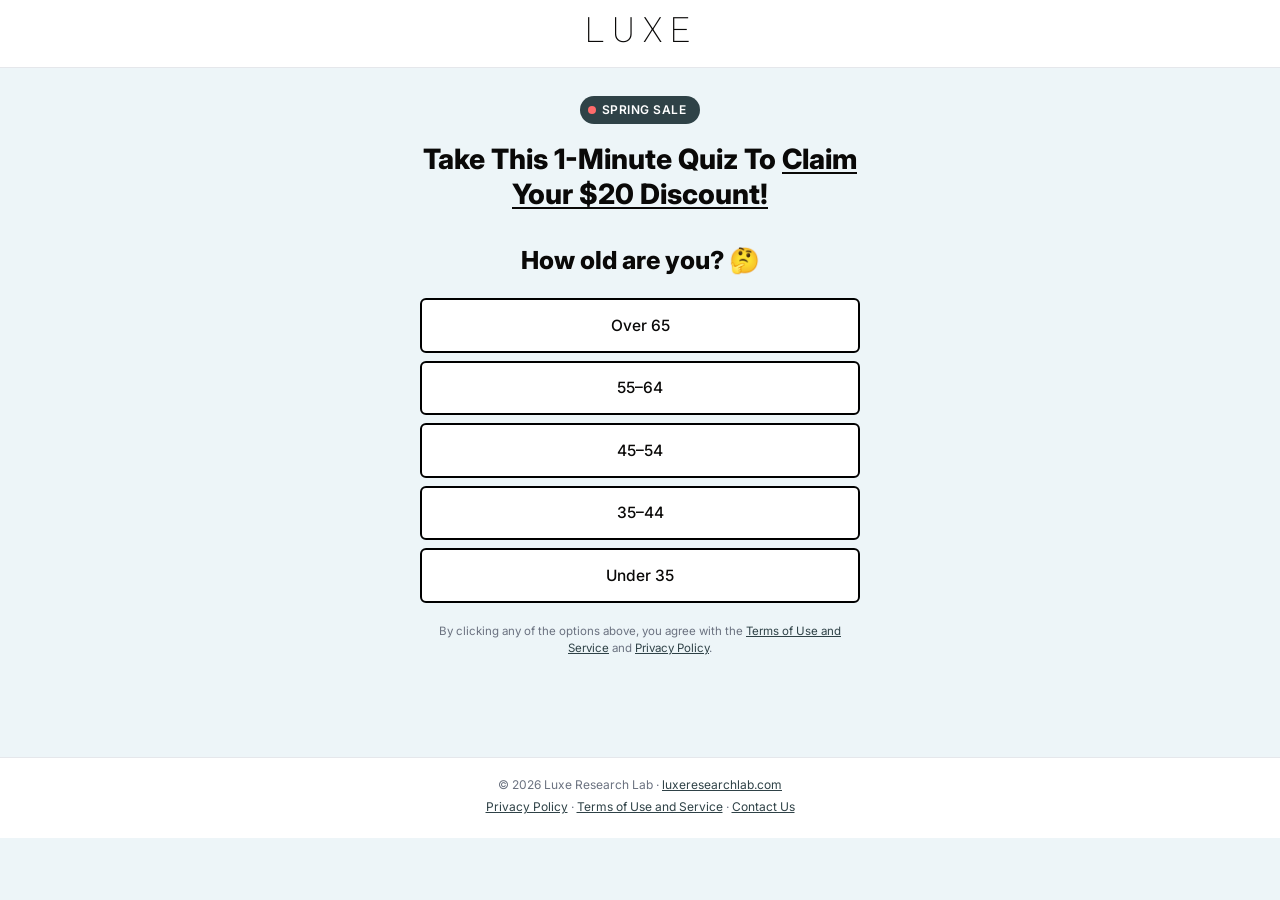
==== commit bb0897d3: "Update index.html" ====
--- a/index.html
+++ b/index.html
@@ -5,9 +5,36 @@
   <meta name="viewport" content="width=device-width, initial-scale=1.0" />
   <title>Luxe | Korean Under-Eye Balm – Free Skin Quiz</title>
   <meta name="description" content="Take this 1-minute quiz to find out if the Luxe Korean Under-Eye Balm is right for you and claim your exclusive discount." />
+  <!-- Triple Whale Pixel -->
+  <link rel='preconnect dns-prefetch' href='https://api.config-security.com/' crossorigin />
+  <link rel='preconnect dns-prefetch' href='https://conf.config-security.com/' crossorigin />
+  <script>
+  /* >> TriplePixel :: start*/
+  window.TriplePixelData={TripleName:"luxe-cosmetics-denmark.myshopify.com",ver:"2.17",plat:"SHOPIFY",isHeadless:false,product:{id:"",name:"",price:"",variant:""},search:""},function(W,H,A,L,E,_,B,N){function O(U,T,P,H,R){void 0===R&&(R=!1),H=new XMLHttpRequest,P?(H.open("POST",U,!0),H.setRequestHeader("Content-Type","text/plain")):H.open("GET",U,!0),H.send(JSON.stringify(P||{})),H.onreadystatechange=function(){4===H.readyState&&200===H.status?(R=H.responseText,U.includes("/first")?eval(R):P||(N[B]=R)):(299<H.status||H.status<200)&&T&&!R&&(R=!0,O(U,T-1,P))}}if(N=window,!N[H+"sn"]){N[H+"sn"]=1,L=function(){return Date.now().toString(36)+"_"+Math.random().toString(36)};try{A.setItem(H,1+(0|A.getItem(H)||0)),(E=JSON.parse(A.getItem(H+"U")||"[]")).push({u:location.href,r:document.referrer,t:Date.now(),id:L()}),A.setItem(H+"U",JSON.stringify(E))}catch(e){}var i,m,p;A.getItem('"!nC`')||(_=A,A=N,A[H]||(E=A[H]=function(t,e,a){return void 0===a&&(a=[]),"State"==t?E.s:(W=L(),(E._q=E._q||[]).push([W,t,e].concat(a)),W)},E.s="Installed",E._q=[],E.ch=W,B="configSecurityConfModel",N[B]=1,O("https://conf.config-security.com/model",5),i=L(),m=A[atob("c2NyZWVu")],_.setItem("di_pmt_wt",i),p={id:i,action:"profile",avatar:_.getItem("auth-security_rand_salt_"),time:m[atob("d2lkdGg=")]+":"+m[atob("aGVpZ2h0")],host:A.TriplePixelData.TripleName,plat:A.TriplePixelData.plat,url:window.location.href.slice(0,500),ref:document.referrer,ver:A.TriplePixelData.ver},O("https://api.config-security.com/event",5,p),O("https://api.config-security.com/first?host=luxe-cosmetics-denmark.myshopify.com&plat=SHOPIFY",5)))}}("","TriplePixel",localStorage);
+  /* << TriplePixel :: end*/
+  </script>
+
+  <!-- Meta Pixel -->
+  <script>
+  !function(f,b,e,v,n,t,s)
+  {if(f.fbq)return;n=f.fbq=function(){n.callMethod?
+  n.callMethod.apply(n,arguments):n.queue.push(arguments)};
+  if(!f._fbq)f._fbq=n;n.push=n;n.loaded=!0;n.version='2.0';
+  n.queue=[];t=b.createElement(e);t.async=!0;
+  t.src=v;s=b.getElementsByTagName(e)[0];
+  s.parentNode.insertBefore(t,s)}(window, document,'script',
+  'https://connect.facebook.net/en_US/fbevents.js');
+  fbq('init', '1500336157979357');
+  fbq('track', 'PageView');
+  </script>
+  <noscript><img height="1" width="1" style="display:none"
+  src="https://www.facebook.com/tr?id=1500336157979357&ev=PageView&noscript=1"
+  /></noscript>
+  <!-- End Meta Pixel -->
+
   <link rel="preconnect" href="https://fonts.googleapis.com" />
   <link rel="preconnect" href="https://fonts.gstatic.com" crossorigin />
-  <link href="https://fonts.googleapis.com/css2?family=Inter:wght@300;400;500;600;700;800&display=swap" rel="stylesheet" />
+  <link href="https://fonts.googleapis.com/css2?family=Inter:wght@300;400;500;600;700;800&family=Josefin+Sans:wght@100;200;300;400&display=swap" rel="stylesheet" />
   <style>
 /* ============================================================
    LUXE KOREAN UNDER-EYE BALM — QUIZ FUNNEL
@@ -77,21 +104,17 @@
   justify-content: center;
 }
 .logo-text {
-  font-size: 1.75rem;
-  font-weight: 800;
+  font-family: 'Josefin Sans', 'Futura', 'Century Gothic', sans-serif;
+  font-size: 2.2rem;
+  font-weight: 200;
   color: var(--text-primary);
-  letter-spacing: -1px;
-  font-style: italic;
+  letter-spacing: 6px;
+  font-style: normal;
+  text-transform: uppercase;
+  line-height: 1;
 }
 .logo-sub {
-  font-size: 0.65rem;
-  font-weight: 500;
-  color: var(--text-muted);
-  text-transform: uppercase;
-  letter-spacing: 2px;
-  display: block;
-  margin-top: -2px;
-  text-align: center;
+  display: none;
 }
 
 /* PROGRESS BAR */
@@ -571,10 +594,9 @@
   <!-- HEADER -->
   <header class="site-header">
     <div class="header-inner">
-      <div class="logo">
-        <span class="logo-text">Luxe</span>
-        <span class="logo-sub">Research Lab</span>
-      </div>
+<div class="logo">
+          <span class="logo-text">Luxe</span>
+        </div>
     </div>
   </header>
 
@@ -1316,3 +1338,4 @@
   </script>
 </body>
 </html>
+
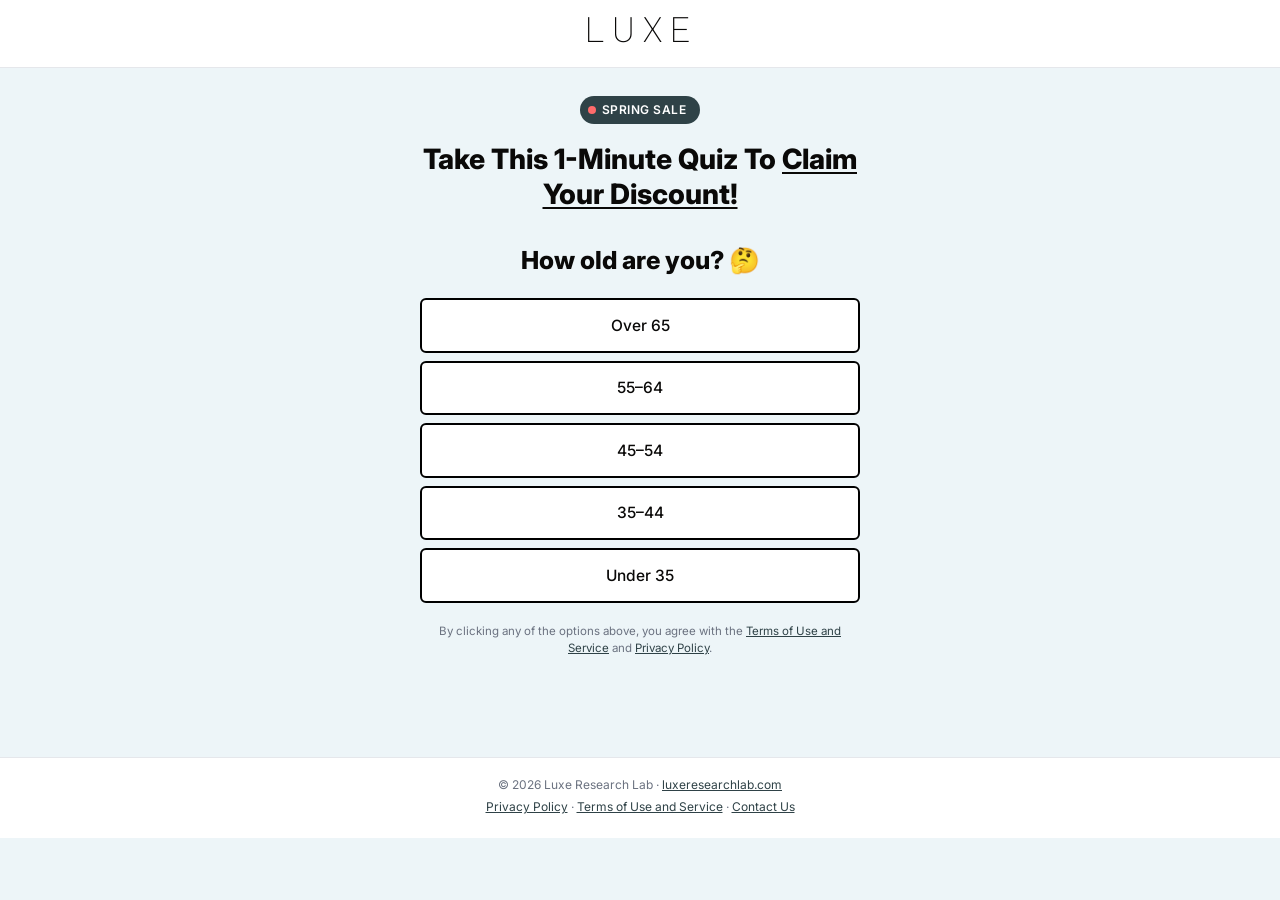
==== commit 6f3d66fe: "Update index.html" ====
--- a/index.html
+++ b/index.html
@@ -618,7 +618,7 @@
           SPRING SALE
         </div>
         <h1 class="intro-headline">
-          Take This 1-Minute Quiz To <span class="underline">Claim Your $20 Discount!</span>
+          Take This 1-Minute Quiz To <span class="underline">Claim Your Discount!</span>
         </h1>
         <div class="question-header" style="margin-top:24px;">
           <h2 class="question-title">How old are you? 🤔</h2>
@@ -1164,13 +1164,12 @@
             </div>
           </div>
           <div class="offer-pricing">
-            <div class="price-original">Regular Price: <s>$39.95</s></div>
-            <div class="price-quiz">Your Quiz Price: <strong>$34.99</strong></div>
+            <div class="price-original">Regular Price: <s>$34.95</s></div>
+            <div class="price-quiz">Your Price: <strong>Get 2 For $34.99</strong></div>
             <div class="price-save">You Save: $4.96 + FREE Shipping</div>
           </div>
           <div class="offer-guarantees">
             <div class="guarantee-item">🛡️ <strong>30-Day Money-Back Guarantee</strong> — Full refund if you don't see results</div>
-            <div class="guarantee-item">🚚 <strong>Free Shipping</strong> — Ships today</div>
             <div class="guarantee-item">✅ <strong>100% Dermatologist Approved</strong></div>
           </div>
           <a href="https://luxeresearchlab.com/products/luxe-korean-under-eye-balm" class="btn-primary" target="_blank" style="display:block;text-align:center;margin-bottom:8px;">
